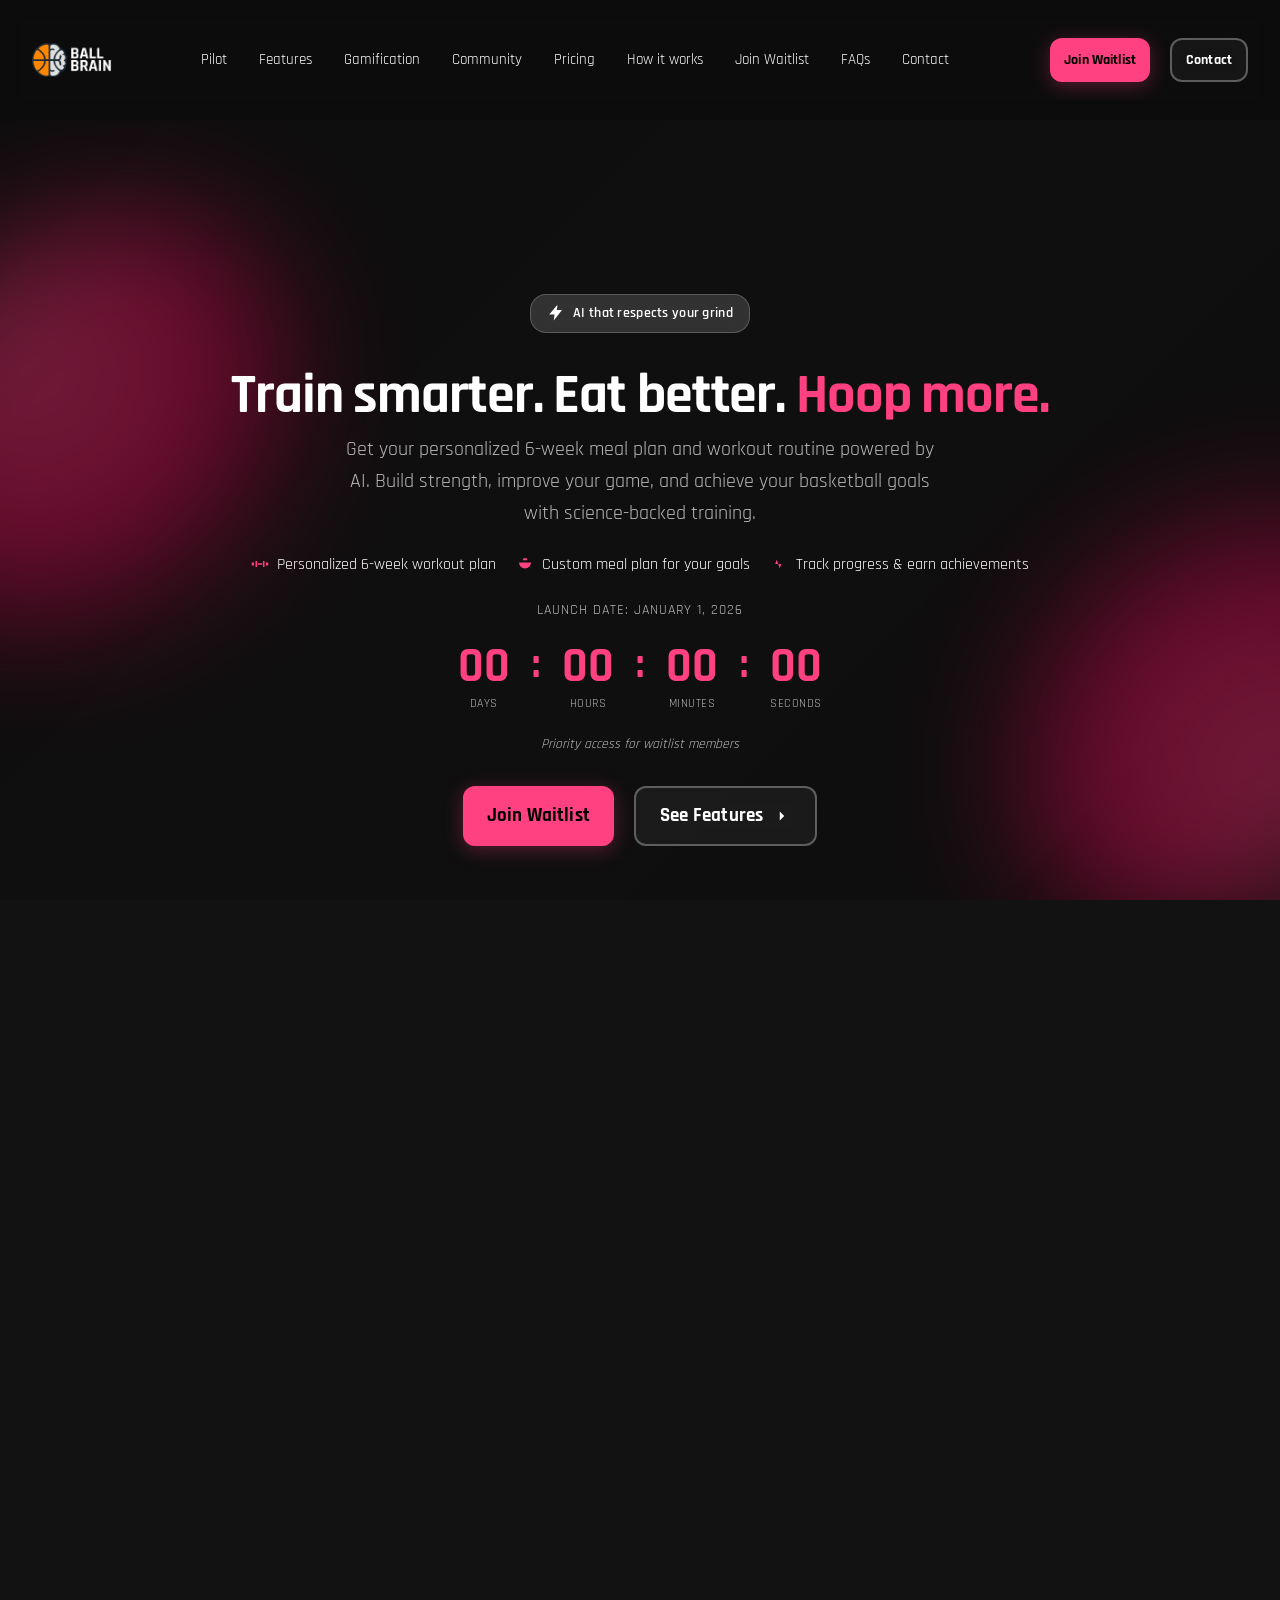
==== index.html @ 0257bcbb "Favicom" ====
<!doctype html>
<html lang="en">
<head>
  <meta charset="utf-8" />
  <meta name="viewport" content="width=device-width,initial-scale=1" />
  <title>BallBrain — Train smarter. Eat better. Hoop more.</title>
  <meta name="description" content="AI-powered basketball training and nutrition. 30-min sessions, local foods, streaks, and real results." />
  <link rel="preconnect" href="https://fonts.googleapis.com">
  <link rel="preconnect" href="https://fonts.gstatic.com" crossorigin>
  <link href="https://fonts.googleapis.com/css2?family=Rajdhani:wght@300;400;500;600;700&display=swap" rel="stylesheet">
  <link rel="preload" as="video" href="https://ballbrain.app/media/court-reel.mp4" />
  <link rel="icon" type="image/png" href="media/favicon.png" />
  <link rel="stylesheet" href="styles.css" />
  <script src="https://www.google.com/recaptcha/api.js" async defer></script>
</head>
<body>
  <!-- SVG sprite (tiny icon set) -->
  <svg aria-hidden="true" style="position:absolute;width:0;height:0;overflow:hidden">
    <symbol id="icon-crown" viewBox="0 0 24 24">
      <path fill="currentColor" d="M3 7l5 4 4-6 4 6 5-4v12H3V7zM5 19h14v-7.2l-3.2 2.6L12 9l-3.8 5.4L5 11.8V19z"/>
    </symbol>
    <symbol id="icon-zap" viewBox="0 0 24 24">
      <path fill="currentColor" d="M13 2L3 14h7l-1 8 11-14h-7l1-6z"/>
    </symbol>
    <symbol id="icon-star" viewBox="0 0 24 24">
      <path fill="currentColor" d="M12 17.3l6.18 3.7-1.64-7.03L21.9 9.2l-7.19-.62L12 2 9.29 8.58 2.1 9.2l5.36 4.77L5.82 21z"/>
    </symbol>
    <symbol id="icon-dumbbell" viewBox="0 0 24 24">
      <path fill="currentColor" d="M1 14h3v-4H1v4zm19-4v4h3v-4h-3zM6 16h2v-8H6v8zm10 0h2v-8h-2v8zM9 13h6v-2H9v2z"/>
    </symbol>
    <symbol id="icon-salad" viewBox="0 0 24 24">
      <path fill="currentColor" d="M4 10a8 8 0 1016 0H4zm8-6a3 3 0 013 3H9a3 3 0 013-3z"/>
    </symbol>
    <symbol id="icon-activity" viewBox="0 0 24 24">
      <path fill="currentColor" d="M3 12h4l2-6 4 12 2-6h6"/>
    </symbol>
    <symbol id="icon-brain" viewBox="0 0 24 24">
      <path fill="currentColor" d="M8 3a3 3 0 00-3 3v1a3 3 0 000 6v1a3 3 0 106 0V6a3 3 0 00-3-3zm8 0a3 3 0 00-3 3v8a3 3 0 106 0v-1a3 3 0 000-6V6a3 3 0 00-3-3z"/>
    </symbol>
    <symbol id="icon-bell" viewBox="0 0 24 24">
      <path fill="currentColor" d="M12 22a2 2 0 002-2H10a2 2 0 002 2zm6-6V11a6 6 0 10-12 0v5l-2 2v1h16v-1l-2-2z"/>
    </symbol>
    <symbol id="icon-bars" viewBox="0 0 24 24">
      <path fill="currentColor" d="M4 10h4v10H4V10zm6-6h4v16h-4V4zm6 8h4v8h-4v-8z"/>
    </symbol>
    <symbol id="icon-quote" viewBox="0 0 24 24">
      <path fill="currentColor" d="M7 7h5v5H9v5H4v-5h3V7zm10 0h5v5h-3v5h-5v-5h3V7z"/>
    </symbol>
    <symbol id="icon-play" viewBox="0 0 24 24">
      <path fill="currentColor" d="M8 5v14l11-7z"/>
    </symbol>
    <symbol id="icon-chevron" viewBox="0 0 24 24">
      <path fill="currentColor" d="M9 6l6 6-6 6"/>
    </symbol>
    <symbol id="icon-check" viewBox="0 0 24 24">
      <path fill="currentColor" d="M9 16.17L4.83 12l-1.42 1.41L9 19 21 7l-1.41-1.41z"/>
    </symbol>
  </svg>

  <header class="nav">
    <div class="container row between center">
      <a href="#home" class="brand row center gap-8">
        <img src="media/logo.png" alt="BallBrain Logo" class="brand-logo">
      </a>
      <nav class="nav-links hide-sm">
        <a href="#pilot">Pilot</a>
        <a href="#features">Features</a>
        <a href="#gamification">Gamification</a>
        <a href="#social">Community</a>
        <a href="#pricing">Pricing</a>
        <a href="#how">How it works</a>
        <a href="#download">Join Waitlist</a>
        <a href="#faqs">FAQs</a>
        <a href="#contact">Contact</a>
      </nav>
      <div class="row gap-8">
        <a class="btn solid hide-sm" href="#download">Join Waitlist</a>
        <a class="btn outline hide-sm" href="#contact">Contact</a>
        <button class="mobile-menu-btn" id="mobileMenuBtn" aria-label="Toggle mobile menu">
          <span class="hamburger"></span>
          <span class="hamburger"></span>
          <span class="hamburger"></span>
        </button>
      </div>
    </div>
    
    <!-- Mobile Menu -->
    <div class="mobile-menu" id="mobileMenu">
      <div class="mobile-menu-header">
        <img src="media/logo.png" alt="BallBrain Logo" class="mobile-menu-logo">
        <button class="mobile-menu-close" id="mobileMenuClose" aria-label="Close mobile menu">
          <span class="close-icon">×</span>
        </button>
      </div>
      <div class="mobile-menu-separator"></div>
      <div class="mobile-menu-links">
        <a href="#pilot">PILOT</a>
        <a href="#features">FEATURES</a>
        <a href="#gamification">GAMIFICATION</a>
        <a href="#social">COMMUNITY</a>
        <a href="#pricing">PRICING</a>
        <a href="#how">HOW IT WORKS</a>
        <a href="#download">JOIN WAITLIST</a>
        <a href="#faqs">FAQS</a>
        <a href="#contact">CONTACT</a>
      </div>
    </div>
  </header>

  <!-- HERO -->
  <section id="home" class="hero">
    <div class="orb orb-a"></div>
    <div class="orb orb-b"></div>

    <div class="hero-bg">
      <video class="cover" autoplay muted loop playsinline controlsList="nodownload nofullscreen noplaybackrate" disablePictureInPicture>
        <source src="https://ballbrain.app/media/court-reel.mp4" />
      </video>
    </div>


    <div class="container pad-y-96" style="position:relative;z-index:1">
      <div class="stack-32 center">
        <span class="badge"><span class="icon"><svg><use href="#icon-zap"/></svg></span> AI that respects your grind</span>
        <h1>Train smarter. Eat better. <span class="pink">Hoop more.</span></h1>
        <p class="hero-subtitle">Get your personalized 6-week meal plan and workout routine powered by AI. Build strength, improve your game, and achieve your basketball goals with science-backed training.</p>

        <div class="hero-features">
          <div class="feature-item">
            <span class="icon pink"><svg><use href="#icon-dumbbell"/></svg></span>
            <span>Personalized 6-week workout plan</span>
          </div>
          <div class="feature-item">
            <span class="icon pink"><svg><use href="#icon-salad"/></svg></span>
            <span>Custom meal plan for your goals</span>
          </div>
          <div class="feature-item">
            <span class="icon pink"><svg><use href="#icon-activity"/></svg></span>
            <span>Track progress & earn achievements</span>
          </div>
        </div>

        <!-- Countdown Timer -->
        <div class="countdown-container">
          <p class="countdown-label">Launch Date: January 1, 2026</p>
          <div class="countdown" id="countdown">
            <div class="countdown-item">
              <div class="countdown-value" id="days">00</div>
              <div class="countdown-label-small">Days</div>
            </div>
            <div class="countdown-separator">:</div>
            <div class="countdown-item">
              <div class="countdown-value" id="hours">00</div>
              <div class="countdown-label-small">Hours</div>
            </div>
            <div class="countdown-separator">:</div>
            <div class="countdown-item">
              <div class="countdown-value" id="minutes">00</div>
              <div class="countdown-label-small">Minutes</div>
            </div>
            <div class="countdown-separator">:</div>
            <div class="countdown-item">
              <div class="countdown-value" id="seconds">00</div>
              <div class="countdown-label-small">Seconds</div>
            </div>
          </div>
          <p class="countdown-note">Priority access for waitlist members</p>
        </div>

        <div class="row gap-20 wrap">
          <a class="btn solid" href="#download">Join Waitlist</a>
          <a class="btn outline" href="#features">See Features <span class="icon"><svg><use href="#icon-chevron"/></svg></span></a>
        </div>
      </div>
    </div>
  </section>

  <!-- PILOT -->
  <section id="pilot" class="section">
    <div class="orb orb-c"></div>
    <div class="container stack-32">
      <div class="section-head">
        <p class="kicker">Pilot</p>
        <h2>Deementor Academy • Nairobi</h2>
        <p class="muted">6 weeks · Real athletes, real results</p>
      </div>

      <!-- Pilot Results Layout -->
      <div class="pilot-layout">
        <!-- Video Section -->
        <div class="pilot-video">
          <video id="pilotVideo" playsinline preload="metadata" muted poster="media/ig-post-2.jpg">
            <source src="media/6-week-results.mov" type="video/mp4" />
            Your browser does not support the video tag.
          </video>
          
          <!-- Large Play Button Overlay -->
          <div class="video-play-overlay" id="playOverlay">
            <button class="large-play-btn" id="largePlayBtn" aria-label="Play Video">
              <svg viewBox="0 0 24 24" fill="currentColor">
                <path d="M8 5v14l11-7z"/>
              </svg>
            </button>
          </div>
          
          <div class="video-controls" id="videoControls" style="display: none;">
            <!-- Progress Bar -->
            <div class="progress-container">
              <div class="progress-bar" id="progressBar">
                <div class="progress-fill" id="progressFill"></div>
                <div class="progress-handle" id="progressHandle"></div>
              </div>
            </div>
            
            <!-- Control Buttons -->
            <div class="controls-row">
              <button class="control-btn" id="playPauseBtn" aria-label="Play/Pause">
                <svg class="play-icon" viewBox="0 0 24 24">
                  <path fill="currentColor" d="M8 5v14l11-7z"/>
                </svg>
                <svg class="pause-icon" viewBox="0 0 24 24" style="display: none;">
                  <path fill="currentColor" d="M6 4h4v16H6V4zm8 0h4v16h-4V4z"/>
                </svg>
              </button>
              
              <div class="volume-control">
                <button class="control-btn" id="muteBtn" aria-label="Mute/Unmute">
                  <svg class="mute-icon" viewBox="0 0 24 24">
                    <path fill="currentColor" d="M3 9v6h4l5 5V4L7 9H3zm13.5 3c0-1.77-1.02-3.29-2.5-4.03v8.05c1.48-.73 2.5-2.25 2.5-4.02zM14 3.23v2.06c2.89.86 5 3.54 5 6.71s-2.11 5.85-5 6.71v2.06c4.01-.91 7-4.49 7-8.77s-2.99-7.86-7-8.77z"/>
                  </svg>
                  <svg class="unmute-icon" viewBox="0 0 24 24" style="display: none;">
                    <path fill="currentColor" d="M3 9v6h4l5 5V4L7 9H3zm7-.17v6.34L7.83 13H5v-2h2.83L10 8.83zm4-.86v8.05c1.48-.73 2.5-2.25 2.5-4.02s-1.02-3.29-2.5-4.03zm0-4.69v2.06c2.89.86 5 3.54 5 6.71s-2.11 5.85-5 6.71v2.06c4.01-.91 7-4.49 7-8.77s-2.99-7.86-7-8.77z"/>
                  </svg>
                </button>
                <div class="volume-slider-container">
                  <input type="range" class="volume-slider" id="volumeSlider" min="0" max="1" step="0.1" value="0.7">
                </div>
              </div>
              
              <div class="time-display">
                <span id="currentTime">0:00</span>
                <span>/</span>
                <span id="duration">0:00</span>
              </div>
              
              <button class="control-btn" id="fullscreenBtn" aria-label="Fullscreen">
                <svg class="fullscreen-icon" viewBox="0 0 24 24">
                  <path fill="currentColor" d="M7 14H5v5h5v-2H7v-3zm-2-4h2V7h3V5H5v5zm12 7h-3v2h5v-5h-2v3zM14 5v2h3v3h2V5h-5z"/>
                </svg>
                <svg class="exit-fullscreen-icon" viewBox="0 0 24 24" style="display: none;">
                  <path fill="currentColor" d="M5 16h3v3h2v-5H5v2zm3-8H5v2h5V5H8v3zm6 11h2v-3h3v-2h-5v5zm2-11V5h-2v5h5V8h-3z"/>
                </svg>
              </button>
            </div>
          </div>
        </div>

        <!-- Stats and Features Section -->
        <div class="pilot-content">
          <!-- Stat tiles -->
          <div class="grid-3 gap-16">
            <div class="card center">
              <p class="tiny muted">Average Broad Jump Increase</p>
              <p class="stat-main">
                <span class="count" data-from="0" data-to="19" data-suffix=" cm">19 cm</span>
                <span class="stat-conversion">(+7.5 in)</span>
              </p>
              <p class="stat-secondary">Week 6 average: <span class="count" data-from="0" data-to="280" data-suffix=" cm">280 cm</span> <span class="stat-conversion">(9'2")</span></p>
            </div>
            <div class="card center">
              <p class="tiny muted">Average Pro-Agility Improvement</p>
              <p class="stat-main">
                <span class="count" data-from="0" data-to="0.1" data-suffix=" s">-0.1 s</span>
              </p>
              <p class="stat-secondary">Week 6 average: <span class="count" data-from="0" data-to="4.86" data-suffix=" s">4.86 s</span></p>
            </div>
            <div class="card center">
              <p class="tiny muted">Average Jump Endurance Increase</p>
              <p class="stat-main">
                <span class="count" data-from="0" data-to="7.5" data-suffix=" reps">+7.5 reps</span>
              </p>
              <p class="stat-secondary">Week 6 average: <span class="count" data-from="0" data-to="28" data-suffix=" reps">28 reps</span></p>
            </div>
          </div>

          <!-- Player quotes -->
          <div class="grid-4 gap-16">
            <div class="card quote">
              <span class="icon pink"><svg><use href="#icon-quote"/></svg></span>
              <p>"My bounce and pace are different."</p>
              <p class="tiny muted">— Wade D.</p>
            </div>
            <div class="card quote">
              <span class="icon pink"><svg><use href="#icon-quote"/></svg></span>
              <p>"The structure kept us consistent on school days."</p>
              <p class="tiny muted">— Team Captain</p>
            </div>
            <div class="card quote">
              <span class="icon pink"><svg><use href="#icon-quote"/></svg></span>
              <p>"First step got quicker. Streaks kept me honest."</p>
              <p class="tiny muted">— Ryan, Guard</p>
            </div>
            <div class="card quote">
              <span class="icon pink"><svg><use href="#icon-quote"/></svg></span>
              <p>"Meal timing = faster recovery."</p>
              <p class="tiny muted">— Carol, Forward</p>
            </div>
          </div>
        </div>
      </div>
    </div>
  </section>

  <!-- FEATURES -->
  <section id="features" class="section features-section">
    <div class="orb orb-d"></div>
    <div class="container">
      <div class="section-head">
        <p class="kicker">Features</p>
        <h2>Tools that keep you moving</h2>
        <p class="muted">Built for daily momentum.</p>
      </div>

      <!-- Main feature showcase -->
      <div class="feature-showcase">
        <div class="feature-hero">
          <div class="feature-card-large">
            <div class="feature-icon-large">
              <span class="icon"><svg><use href="#icon-brain"/></svg></span>
            </div>
            <h3>AI Personal Plans</h3>
            <p>Tailored to your role & body.</p>
            <div class="feature-highlight">Powered by advanced AI</div>
          </div>
        </div>

        <div class="feature-grid">
          <div class="feature-card">
            <div class="icon-bubble"><span class="icon"><svg><use href="#icon-dumbbell"/></svg></span></div>
            <h4>30-min Sessions</h4>
            <p>Warm-up · Work · Cool-down.</p>
          </div>
          <div class="feature-card">
            <div class="icon-bubble"><span class="icon"><svg><use href="#icon-salad"/></svg></span></div>
            <h4>Smart Nutrition</h4>
            <p>Local foods. Right timing.</p>
          </div>
          <div class="feature-card">
            <div class="icon-bubble"><span class="icon"><svg><use href="#icon-bars"/></svg></span></div>
            <h4>Progress & Analytics</h4>
            <p>Streaks. Reports. Wins.</p>
          </div>
          <div class="feature-card">
            <div class="icon-bubble"><span class="icon"><svg><use href="#icon-bell"/></svg></span></div>
            <h4>Smart Nudges</h4>
            <p>Right-time reminders.</p>
          </div>
        </div>
      </div>
    </div>
  </section>

  <!-- GAMIFICATION -->
  <section id="gamification" class="section gamification-section">
    <div class="orb orb-g"></div>
    
    <!-- Floating badges distributed around section -->
    <div class="floating-badges">
      <img src="media/first-badge.png" alt="First Workout Badge" class="floating-badge badge-1" />
      <img src="media/consistency-badge.png" alt="Consistency Badge" class="floating-badge badge-2" />
      <img src="media/weekly.png" alt="Weekly Badge" class="floating-badge badge-3" />
      <img src="media/streak-badge.png" alt="Streak Badge" class="floating-badge badge-4" />
      <img src="media/early-badge.png" alt="Early Bird Badge" class="floating-badge badge-5" />
      <img src="media/night-badge.png" alt="Night Owl Badge" class="floating-badge badge-6" />
      <img src="media/chef-badge.png" alt="Chef Badge" class="floating-badge badge-7" />
      <img src="media/comeback-badge.png" alt="Comeback Badge" class="floating-badge badge-8" />
      <img src="media/social-badge.png" alt="Social Badge" class="floating-badge badge-9" />
      
      <!-- Repeated badges for more visual impact -->
      <img src="media/first-badge.png" alt="First Workout Badge" class="floating-badge badge-10" />
      <img src="media/consistency-badge.png" alt="Consistency Badge" class="floating-badge badge-11" />
      <img src="media/weekly.png" alt="Weekly Badge" class="floating-badge badge-12" />
      <img src="media/streak-badge.png" alt="Streak Badge" class="floating-badge badge-13" />
      <img src="media/early-badge.png" alt="Early Bird Badge" class="floating-badge badge-14" />
      <img src="media/night-badge.png" alt="Night Owl Badge" class="floating-badge badge-15" />
      <img src="media/chef-badge.png" alt="Chef Badge" class="floating-badge badge-16" />
      <img src="media/comeback-badge.png" alt="Comeback Badge" class="floating-badge badge-17" />
      <img src="media/social-badge.png" alt="Social Badge" class="floating-badge badge-18" />
    </div>
    
    <div class="container">
      <div class="section-head">
        <p class="kicker">Gamification</p>
        <h2>Level up your game</h2>
        <p class="muted">Stay motivated with achievements, streaks, and challenges that make training addictive.</p>
      </div>

      <div class="grid-3 gap-20 gamification-grid">
        <div class="card center hover-lift gamification-card">
          <div class="icon-bubble"><span class="icon"><svg><use href="#icon-crown"/></svg></span></div>
          <p class="small">Achievements & Badges</p>
          <p class="tiny muted">Unlock badges for milestones, consistency, and personal records.</p>
        </div>
        <div class="card center hover-lift gamification-card">
          <div class="icon-bubble"><span class="icon"><svg><use href="#icon-activity"/></svg></span></div>
          <p class="small">Streak Tracking</p>
          <p class="tiny muted">Build momentum with daily workout and nutrition streaks.</p>
        </div>
        <div class="card center hover-lift gamification-card">
          <div class="icon-bubble"><span class="icon"><svg><use href="#icon-star"/></svg></span></div>
          <p class="small">Progress Levels</p>
          <p class="tiny muted">Level up from Rookie to Pro with XP and skill progression.</p>
        </div>
      </div>
    </div>
  </section>

  <!-- SOCIAL -->
  <section id="social" class="section community-section">
    <div class="orb orb-h"></div>
    <div class="container">
      <div class="section-head">
        <p class="kicker">Community</p>
        <h2>Train together, grow together</h2>
        <p class="muted">Connect with fellow athletes, share progress, and push each other to new heights.</p>
      </div>

      <!-- Community features -->
      <div class="community-features-vertical">
        <div class="community-feature-card">
          <div class="feature-icon">
            <span class="icon"><svg><use href="#icon-bell"/></svg></span>
          </div>
          <div class="feature-content">
            <h4>Team Challenges</h4>
            <p>Join group challenges and compete with friends and teammates.</p>
            <div class="coming-soon-badge">Coming Soon</div>
          </div>
        </div>
        
        <div class="community-feature-card">
          <div class="feature-icon">
            <span class="icon"><svg><use href="#icon-quote"/></svg></span>
          </div>
          <div class="feature-content">
            <h4>Progress Sharing</h4>
            <p>Share your wins, PRs, and milestones with the community.</p>
          </div>
        </div>
        
        <div class="community-feature-card">
          <div class="feature-icon">
            <span class="icon"><svg><use href="#icon-brain"/></svg></span>
          </div>
          <div class="feature-content">
            <h4>Expert Tips</h4>
            <p>Get advice from coaches and experienced players in the community.</p>
          </div>
        </div>
      </div>

      <!-- Waitlist Counter -->
      <div class="waitlist-counter">
        <div class="waitlist-stat">
          <div class="waitlist-number" data-target="247">0</div>
          <div class="waitlist-label">People Joined the Waitlist</div>
        </div>
      </div>

      <!-- Community CTA -->
      <div class="community-cta">
        <a class="btn solid community-btn" href="#download">Join the Community</a>
      </div>
    </div>
  </section>

  <!-- HOW -->
  <section id="how" class="section">
    <div class="orb orb-e"></div>
    <div class="container">
      <div class="section-head">
        <p class="kicker">How it works</p>
        <h2>From goals to game-ready</h2>
        <p class="muted">3 steps. That’s it.</p>
      </div>
      <div class="grid-3 gap-16">
        <div class="card center">
          <div class="icon-bubble"><span class="icon"><svg><use href="#icon-activity"/></svg></span></div>
          <p class="small">1. Create your account</p>
          <p class="tiny muted">Role · Body · Goals</p>
        </div>
        <div class="card center">
          <div class="icon-bubble"><span class="icon"><svg><use href="#icon-brain"/></svg></span></div>
          <p class="small">2. Generate your tailored plan</p>
          <p class="tiny muted">Training + Nutrition</p>
        </div>
        <div class="card center">
          <div class="icon-bubble"><span class="icon"><svg><use href="#icon-activity"/></svg></span></div>
          <p class="small">3. Become the best version of you</p>
          <p class="tiny muted">Track · Streaks · Wins</p>
        </div>
      </div>
    </div>
  </section>

  <!-- WAITING LIST -->
  <section id="download" class="section waiting-list-section">
    <div class="orb orb-f"></div>
    <div class="container">
      <div class="section-head">
        <p class="kicker">Join the Waitlist</p>
        <h2>Be among the first to experience BallBrain</h2>
        <p class="muted">Get notified when the app launches and secure your spot for personalized AI-powered basketball training.</p>
      </div>

      <div class="waiting-list-container">
        <div class="waiting-list-card">
          <form id="waitingListForm" class="waiting-list-form" action="https://formspree.io/f/movpqovl" method="POST">
            <input type="hidden" name="_subject" value="New BallBrain Waitlist Signup" />
            <input class="input" type="text" name="name" required placeholder="Your name" />
            <input class="input" type="email" name="email" required placeholder="Your email address" />
            <input class="input" type="text" name="position" placeholder="Your position (e.g., Point Guard)" />
            <div class="g-recaptcha" data-sitekey="6Lf4m_crAAAAACti9ItVr4owvM_BcHo3J27A98Qp"></div>
            <button class="btn solid" type="submit">Join the Waitlist</button>
            <p class="tiny muted">We'll notify you as soon as BallBrain is ready. No spam, just updates!</p>
          </form>

          <div class="waiting-list-benefits">
            <div class="benefit-item">
              <span class="icon pink"><svg><use href="#icon-zap"/></svg></span>
              <div>
                <h4>Early Access</h4>
                <p>Be among the first to try BallBrain</p>
              </div>
            </div>
            <div class="benefit-item">
              <span class="icon pink"><svg><use href="#icon-star"/></svg></span>
              <div>
                <h4>Exclusive Updates</h4>
                <p>Get the latest features and training tips</p>
              </div>
            </div>
            <div class="benefit-item">
              <span class="icon pink"><svg><use href="#icon-crown"/></svg></span>
              <div>
                <h4>Special Perks</h4>
                <p>Receive launch day bonuses and rewards</p>
              </div>
            </div>
          </div>
        </div>
      </div>
    </div>
  </section>

  <!-- PRICING -->
  <section id="pricing" class="section pricing-section">
    <div class="orb orb-p"></div>
    <div class="container">
      <div class="section-head">
        <p class="kicker">Choose Your Plan</p>
        <h2>Simple, Transparent Pricing</h2>
        <p class="muted">Start for free and upgrade when you're ready. Early access pricing for our first 100 users.</p>
      </div>

      <div class="pricing-grid">
        <!-- Free Tier -->
        <div class="pricing-card">
          <div class="pricing-header">
            <h3>Free</h3>
            <div class="pricing-price">
              <span class="price-amount">KES 0</span>
            </div>
          </div>
          <ul class="pricing-features">
            <li>
              <span class="icon green"><svg><use href="#icon-check"/></svg></span>
              <span>1-day workout and meal plan</span>
            </li>
            <li>
              <span class="icon green"><svg><use href="#icon-check"/></svg></span>
              <span>Basic features</span>
            </li>
            <li>
              <span class="icon green"><svg><use href="#icon-check"/></svg></span>
              <span>No credit card required</span>
            </li>
          </ul>
          <a class="btn outline pricing-btn" href="#download">Try Free</a>
        </div>

        <!-- Monthly Tier -->
        <div class="pricing-card">
          <div class="pricing-header">
            <h3>Monthly</h3>
            <div class="pricing-price">
              <span class="price-amount">KES 699</span>
              <span class="price-period">/month</span>
            </div>
          </div>
          <ul class="pricing-features">
            <li>
              <span class="icon green"><svg><use href="#icon-check"/></svg></span>
              <span>Full workout plans</span>
            </li>
            <li>
              <span class="icon green"><svg><use href="#icon-check"/></svg></span>
              <span>Custom meal plans</span>
            </li>
            <li>
              <span class="icon green"><svg><use href="#icon-check"/></svg></span>
              <span>Progress tracking</span>
            </li>
            <li>
              <span class="icon green"><svg><use href="#icon-check"/></svg></span>
              <span>Achievement system</span>
            </li>
          </ul>
          <a class="btn solid pricing-btn" href="#download">Get Started</a>
        </div>

        <!-- Annual Tier -->
        <div class="pricing-card featured">
          <div class="featured-badge">Best Value</div>
          <div class="pricing-header">
            <h3>Annual</h3>
            <div class="pricing-price">
              <span class="price-amount">KES 4,900</span>
              <span class="price-period">/year</span>
            </div>
            <p class="price-savings">Save 42% compared to monthly</p>
          </div>
          <ul class="pricing-features">
            <li>
              <span class="icon green"><svg><use href="#icon-check"/></svg></span>
              <span>Everything in Monthly</span>
            </li>
            <li>
              <span class="icon green"><svg><use href="#icon-check"/></svg></span>
              <span>12 months for the price of 7</span>
            </li>
            <li>
              <span class="icon green"><svg><use href="#icon-check"/></svg></span>
              <span>Priority support</span>
            </li>
            <li>
              <span class="icon green"><svg><use href="#icon-check"/></svg></span>
              <span>All future updates</span>
            </li>
          </ul>
          <a class="btn solid pricing-btn" href="#download">Get Started</a>
        </div>

        <!-- Lifetime Tier -->
        <div class="pricing-card">
          <div class="pricing-header">
            <h3>Lifetime</h3>
            <div class="pricing-price">
              <span class="price-amount">KES 8,900</span>
              <span class="price-period">one-time</span>
            </div>
          </div>
          <ul class="pricing-features">
            <li>
              <span class="icon green"><svg><use href="#icon-check"/></svg></span>
              <span>Everything in Annual</span>
            </li>
            <li>
              <span class="icon green"><svg><use href="#icon-check"/></svg></span>
              <span>Lifetime access</span>
            </li>
            <li>
              <span class="icon green"><svg><use href="#icon-check"/></svg></span>
              <span>All future features</span>
            </li>
            <li>
              <span class="icon green"><svg><use href="#icon-check"/></svg></span>
              <span>No recurring fees</span>
            </li>
          </ul>
          <a class="btn solid pricing-btn" href="#download">Get Started</a>
        </div>

        <!-- Early Access Tier -->
        <div class="pricing-card early-access">
          <div class="early-access-badge">Limited to 100 Users</div>
          <div class="pricing-header">
            <h3>Early Access</h3>
            <div class="pricing-price">
              <span class="price-amount">KES 3,900</span>
              <span class="price-period">one-time</span>
            </div>
            <p class="price-savings">Save 56% off Lifetime</p>
          </div>
          <ul class="pricing-features">
            <li>
              <span class="icon pink"><svg><use href="#icon-check"/></svg></span>
              <span>Full Lifetime Access</span>
            </li>
            <li>
              <span class="icon pink"><svg><use href="#icon-check"/></svg></span>
              <span>All Premium Features</span>
            </li>
            <li>
              <span class="icon pink"><svg><use href="#icon-check"/></svg></span>
              <span>Priority Support</span>
            </li>
            <li>
              <span class="icon pink"><svg><use href="#icon-check"/></svg></span>
              <span>Exclusive Early Access</span>
            </li>
            <li>
              <span class="icon pink"><svg><use href="#icon-check"/></svg></span>
              <span>Founder's Badge</span>
            </li>
          </ul>
          <a class="btn solid pricing-btn" href="#download">Claim Early Access</a>
        </div>
      </div>
    </div>
  </section>

  <!-- CONTACT -->
  <section id="contact" class="section contact-section">
    <div class="container">
      <div class="section-head">
        <h2>Get in Touch</h2>
        <p class="muted small">Follow us on Instagram for daily updates, tips, and behind-the-scenes content.</p>
      </div>
      
      <div class="instagram-contact-container">
        <!-- Instagram Posts Grid -->
        <div class="instagram-posts-grid">
          <div class="instagram-post">
            <a href="https://www.instagram.com/reel/DHbCkhUNpAm/?igsh=cmIzdmtqZ2FuYjF1" target="_blank" rel="noopener" class="post-link">
              <img src="media/ig-post-1.jpg" alt="Instagram Post 1" />
              <div class="post-overlay">
                <span class="post-overlay-icon">
                  <svg viewBox="0 0 24 24" fill="none" stroke="currentColor" stroke-width="2">
                    <line x1="5" y1="12" x2="19" y2="12"/>
                    <polyline points="12 5 19 12 12 19"/>
                  </svg>
                </span>
              </div>
            </a>
          </div>
          
          <div class="instagram-post">
            <a href="https://www.instagram.com/reel/DI7BuKAuAIM/?igsh=N3FrNWN0ZXN0MHcw" target="_blank" rel="noopener" class="post-link">
              <img src="media/ig-post-2.jpg" alt="Instagram Post 2" />
              <div class="post-overlay">
                <span class="post-overlay-icon">
                  <svg viewBox="0 0 24 24" fill="none" stroke="currentColor" stroke-width="2">
                    <line x1="5" y1="12" x2="19" y2="12"/>
                    <polyline points="12 5 19 12 12 19"/>
                  </svg>
                </span>
              </div>
            </a>
          </div>
          
          <div class="instagram-post">
            <a href="https://www.instagram.com/reel/DH-snd6N7CA/?igsh=MWZxNDdxbGYwMnppcQ==" target="_blank" rel="noopener" class="post-link">
              <img src="media/ig-post-3.jpg" alt="Instagram Post 3" />
              <div class="post-overlay">
                <span class="post-overlay-icon">
                  <svg viewBox="0 0 24 24" fill="none" stroke="currentColor" stroke-width="2">
                    <line x1="5" y1="12" x2="19" y2="12"/>
                    <polyline points="12 5 19 12 12 19"/>
                  </svg>
                </span>
              </div>
            </a>
          </div>
        </div>

        <!-- Instagram Profile -->
        <div class="instagram-profile">
          <div class="instagram-icon">
            <img src="media/favicon.png" alt="BallBrain Logo" />
          </div>
          <div class="instagram-info">
            <h3>@ballbrain.app</h3>
            <p class="muted">Follow us for training tips, nutrition advice, and exclusive updates</p>
            <a class="btn solid instagram-btn" href="https://instagram.com/ballbrain.app" target="_blank" rel="noopener">
              <svg viewBox="0 0 24 24" fill="none" stroke="currentColor" stroke-width="2" stroke-linecap="round" stroke-linejoin="round">
                <rect x="2" y="2" width="20" height="20" rx="5" ry="5"/>
                <path d="M16 11.37A4 4 0 1 1 12.63 8 4 4 0 0 1 16 11.37z"/>
                <line x1="17.5" y1="6.5" x2="17.51" y2="6.5"/>
              </svg>
              Follow on Instagram
            </a>
          </div>
        </div>
      </div>
    </div>
  </section>

  <!-- FAQs -->
  <section id="faqs" class="section">
    <div class="container">
      <div class="section-head">
        <p class="kicker">FAQs</p>
        <h2>Frequently Asked Questions</h2>
        <p class="muted">Everything you need to know about BallBrain.</p>
      </div>

      <div class="faqs-grid">
        <div class="faq-item">
          <h3>What is BallBrain?</h3>
          <p>BallBrain is an AI-powered basketball training and nutrition platform that creates personalized workout plans and meal plans tailored to your position, body type, and goals.</p>
        </div>

        <div class="faq-item">
          <h3>How does the AI personalization work?</h3>
          <p>Our AI analyzes your role, body measurements, fitness level, and goals to create a custom 6-week program with daily workouts and meal plans optimized for basketball performance.</p>
        </div>

        <div class="faq-item">
          <h3>What equipment do I need?</h3>
          <p>Most workouts can be done at home or in a gym with minimal equipment. We provide variations for different settings and adapt exercises based on what's available to you.</p>
        </div>

        <div class="faq-item">
          <h3>How long are the workouts?</h3>
          <p>Each session is designed to be 30 minutes, including warm-up and cool-down. Perfect for busy schedules while ensuring effective training.</p>
        </div>

        <div class="faq-item">
          <h3>Are the meal plans customized?</h3>
          <p>Yes! Our meal plans are tailored to your goals, local foods available in your region, and dietary preferences. Everything is timed for optimal performance and recovery.</p>
        </div>

        <div class="faq-item">
          <h3>Can I track my progress?</h3>
          <p>Absolutely! Track your workouts, monitor your stats, build streaks, earn achievements, and see your improvement over time with our comprehensive analytics.</p>
        </div>
      </div>
    </div>
  </section>

  <footer class="footer">
    <div class="container">
      <div class="footer-content">
        <div class="footer-brand">
          <img src="media/logo.png" alt="BallBrain Logo" class="footer-logo">
          <p class="tiny">Train smarter. Eat better. Hoop more.</p>
        </div>
        <nav class="footer-nav">
          <a href="#pilot">Pilot</a>
          <a href="#features">Features</a>
          <a href="#gamification">Gamification</a>
          <a href="#social">Community</a>
          <a href="#pricing">Pricing</a>
          <a href="#how">How it works</a>
          <a href="#download">Join Waitlist</a>
          <a href="#faqs">FAQs</a>
          <a href="#contact">Contact</a>
        </nav>
      </div>
      <div class="footer-copyright">
        <p class="tiny muted">© <span id="yy"></span> BallBrain. All rights reserved.</p>
      </div>
    </div>
  </footer>

  <script src="script.js"></script>
</body>
</html>
---- styles.css ----
:root{
  --bg:#121212; --pink:#ff4081; --pinkDeep:#f50057; --text:#fff; --muted:rgba(255,255,255,.7);
  --card:rgba(255,255,255,.05); --brd:rgba(255,255,255,.1);
}
*{box-sizing:border-box} html,body{height:100%;overflow-x:hidden}
body{margin:0;background:var(--bg);color:var(--text);font:16px/1.45 'Rajdhani',system-ui,-apple-system,Segoe UI,Roboto,Ubuntu,"Helvetica Neue",Arial;overflow-x:hidden;overflow-y:auto}
a{color:var(--text);text-decoration:none}
img,video{max-width:100%;display:block;border-radius:16px}
h1,h2,h3{margin:0 0 .4rem}
h1{font-size:clamp(28px,5vw,56px);line-height:1.1;font-weight:800;letter-spacing:-0.02em}
@media(min-width:480px){h1{font-size:clamp(32px,5vw,56px)}}
@media(min-width:768px){h1{font-size:clamp(40px,5vw,56px)}}
@media(min-width:1024px){h1{font-size:clamp(48px,5vw,56px)}}
h2{font-size:clamp(20px,3vw,36px)}
@media(min-width:480px){h2{font-size:clamp(22px,3vw,36px)}}
.small{font-weight:600}
.tiny{font-size:.875rem}
.muted{color:var(--muted)}
.pink{color:var(--pink)}

.container{max-width:1200px;margin:0 auto;padding:0 16px;overflow:hidden}
@media(min-width:480px){.container{padding:0 20px}}
@media(min-width:768px){.container{padding:0 32px}}
.pad-y-24{padding:24px 0}
@media(min-width:480px){.pad-y-24{padding:32px 0}}
.pad-y-32{padding:32px 0}
@media(min-width:480px){.pad-y-32{padding:40px 0}}
.pad-y-96{padding:60px 0}
@media(min-width:480px){.pad-y-96{padding:80px 0}}
@media(min-width:768px){.pad-y-96{padding:120px 0}}
@media(min-width:1024px){.pad-y-96{padding:160px 0}}
.row{display:flex;gap:8px}
.center{align-items:center}
.between{justify-content:space-between}
.wrap{flex-wrap:wrap}
.gap-8{gap:8px}.gap-12{gap:12px}.gap-16{gap:16px}.gap-20{gap:20px}.gap-24{gap:24px}.gap-32{gap:32px}
.grid-2{display:grid;grid-template-columns:1fr;gap:16px}
.grid-3{display:grid;grid-template-columns:1fr;gap:16px}
.grid-4{display:grid;grid-template-columns:1fr;gap:16px}
.grid-5{display:grid;grid-template-columns:1fr;gap:16px}
@media(min-width:480px){.grid-2{gap:20px}.grid-3{gap:20px}.grid-4{gap:20px}.grid-5{gap:20px}}
@media(min-width:768px){.grid-2{grid-template-columns:1fr 1fr;gap:24px}.grid-3{grid-template-columns:repeat(3,1fr);gap:24px}.grid-4{grid-template-columns:repeat(4,1fr);gap:24px}.grid-5{grid-template-columns:repeat(5,1fr);gap:24px}}
@media(min-width:1024px){.grid-2{gap:32px}.grid-3{gap:32px}.grid-4{gap:32px}.grid-5{gap:32px}}
.stack-4>*+*{margin-top:4px}
.stack-8>*+*{margin-top:8px}
.stack-12>*+*{margin-top:12px}
.stack-16>*+*{margin-top:16px}
.stack-24>*+*{margin-top:24px}
.stack-32>*+*{margin-top:32px}
.stack-48>*+*{margin-top:48px}

.nav{position:sticky;top:0;z-index:50;backdrop-filter:saturate(1.2) blur(10px);background:rgba(0,0,0,.3);padding:12px 0}
@media(min-width:480px){.nav{padding:16px 0}}
@media(min-width:768px){.nav{padding:20px 0}}
.nav a{font-size:.9rem}
@media(min-width:480px){.nav a{font-size:.95rem}}
.brand .icon svg{width:20px;height:20px}
@media(min-width:480px){.brand .icon svg{width:22px;height:22px}}
.brand-logo{width:64px;height:64px;object-fit:contain;border-radius:0;transition:transform 0.3s ease;display:block}
.brand-logo:hover{transform:scale(1.05)}
@media(min-width:480px){.brand-logo{width:72px;height:72px}}
@media(min-width:768px){.brand-logo{width:80px;height:80px}}
.brand-name{font-weight:700;letter-spacing:.2px;font-size:.9rem}
@media(min-width:480px){.brand-name{font-size:1rem}}
.hide-sm{display:none}
@media(min-width:768px){.hide-sm{display:inline-flex}}

/* Mobile menu */
.mobile-menu-btn{display:flex;flex-direction:column;gap:3px;background:none;border:none;padding:8px;cursor:pointer}
@media(min-width:768px){.mobile-menu-btn{display:none}}
.hamburger{width:20px;height:2px;background:var(--text);transition:all 0.3s ease}
.mobile-menu-btn.active .hamburger:nth-child(1){transform:rotate(45deg) translate(5px,5px)}
.mobile-menu-btn.active .hamburger:nth-child(2){opacity:0}
.mobile-menu-btn.active .hamburger:nth-child(3){transform:rotate(-45deg) translate(7px,-6px)}

.mobile-menu{position:fixed;top:0;left:0;right:0;bottom:0;background:#000000 !important;background-color:#000000 !important;z-index:50;display:none;flex-direction:column;padding:0;opacity:1;width:100vw;height:100vh}
.mobile-menu.active{display:flex}

.mobile-menu-header{display:flex;justify-content:space-between;align-items:center;padding:12px 20px;position:relative;z-index:60}
@media(min-width:480px){.mobile-menu-header{padding:16px 20px}}
@media(min-width:768px){.mobile-menu-header{padding:20px}}
.mobile-menu-logo{width:64px;height:64px;object-fit:contain;border-radius:0;position:relative;z-index:61}
@media(min-width:480px){.mobile-menu-logo{width:72px;height:72px}}
@media(min-width:768px){.mobile-menu-logo{width:80px;height:80px}}
.mobile-menu-close{background:none;border:none;color:#fff;font-size:24px;cursor:pointer;padding:8px;transition:color 0.3s ease;position:relative;z-index:61}
.mobile-menu-close:hover{color:var(--pink)}
.close-icon{font-size:28px;font-weight:300;line-height:1}

.mobile-menu-separator{height:1px;background:var(--pink);margin:0 20px;position:relative;z-index:60}

.mobile-menu-links{flex:1;display:flex;flex-direction:column;justify-content:flex-start;align-items:flex-start;gap:24px;padding:40px 20px;position:relative;z-index:60}
.mobile-menu-links a{font-size:1.5rem;font-weight:400;color:#fff;text-decoration:none;transition:color 0.3s ease;text-align:left;text-transform:uppercase;letter-spacing:1px;position:relative;z-index:61}
.mobile-menu-links a:hover{color:var(--pink)}
.nav-links{display:none;gap:16px;align-items:center}
@media(min-width:480px){.nav-links{gap:24px}}
@media(min-width:768px){.nav-links{display:flex;gap:32px}}
.nav .btn{display:none;margin-left:4px;font-size:.85rem;padding:8px 12px}
@media(min-width:480px){.nav .btn{margin-left:8px;font-size:.9rem;padding:10px 14px}}
@media(min-width:768px){.nav .btn{display:inline-flex;margin-left:12px}}

.hero{position:relative;overflow:hidden;min-height:100vh;display:flex;align-items:center}
.hero-bg{position:absolute;inset:0;opacity:.4;z-index:-1}
.hero-bg::before{content:'';position:absolute;inset:0;background:linear-gradient(135deg,rgba(0,0,0,0.6) 0%,rgba(0,0,0,0.3) 50%,rgba(0,0,0,0.7) 100%);z-index:1}
.cover{width:100%;height:100%;object-fit:cover}
.cover::-webkit-media-controls{display:none !important}
.cover::-webkit-media-controls-enclosure{display:none !important}
.cover::-webkit-media-controls-panel{display:none !important}
.cover::-webkit-media-controls-play-button{display:none !important}
.cover::-webkit-media-controls-start-playback-button{display:none !important}

.orb{position:absolute;aspect-ratio:1/1;width:40vw;border-radius:50%;filter:blur(60px);opacity:.4;pointer-events:none;animation:orbFloat 8s ease-in-out infinite}
.orb-a{left:-10vw;top:10vh;background:radial-gradient(circle at 30% 30%, var(--pink), var(--pinkDeep) 40%, transparent 60%);animation-delay:0s}
.orb-b{right:-12vw;bottom:10vh;background:radial-gradient(circle at 70% 70%, var(--pink), var(--pinkDeep) 40%, transparent 60%);animation-delay:4s}

@keyframes orbFloat{
  0%,100%{transform:translateY(0px) scale(1);opacity:.4}
  50%{transform:translateY(-20px) scale(1.1);opacity:.6}
}
.section{position:relative;padding:60px 0;border-top:1px solid var(--brd);overflow:hidden}
@media(min-width:480px){.section{padding:80px 0}}
@media(min-width:768px){.section{padding:100px 0}}
@media(min-width:1024px){.section{padding:140px 0}}
.section .orb{opacity:.25}
.orb-c{left:50%;top:0;transform:translateX(-50%);background:radial-gradient(circle at 30% 30%, var(--pink), var(--pinkDeep) 40%, transparent 60%)}
.orb-d{right:-15vw;top:-5vh;background:radial-gradient(circle at 30% 30%, var(--pink), var(--pinkDeep) 40%, transparent 60%)}
.orb-e{left:50%;top:10vh;transform:translateX(-50%);background:radial-gradient(circle at 30% 30%, var(--pink), var(--pinkDeep) 40%, transparent 60%)}
.orb-f{left:-15vw;top:10vh;background:radial-gradient(circle at 30% 30%, var(--pink), var(--pinkDeep) 40%, transparent 60%)}

.badge{display:inline-flex;align-items:center;gap:8px;border-radius:16px;padding:8px 16px;background:rgba(255,255,255,.15);backdrop-filter:blur(10px);border:1px solid rgba(255,255,255,.2);font-weight:600;font-size:.9rem;letter-spacing:.02em}
.icon svg{width:18px;height:18px;display:block}
.icon-bubble{display:inline-flex;align-items:center;justify-content:center;border-radius:12px;padding:10px;background:rgba(255,64,129,.15)}
.stars{display:flex !important;gap:4px;align-items:center;flex-direction:row !important}
.stars .icon svg{width:16px;height:16px}

.btn{display:inline-flex;align-items:center;gap:8px;border-radius:12px;padding:12px 20px;font-weight:700;transition:all .3s ease;font-size:1rem;letter-spacing:.01em;text-transform:none}
@media(min-width:480px){.btn{gap:10px;padding:14px 24px;font-size:1.1rem}}
@media(min-width:768px){.btn{font-size:1.2rem}}
.btn .icon svg{width:18px;height:18px}

/* Mobile button improvements */
@media(max-width:479px){
  .row.wrap{flex-direction:column;align-items:stretch}
  .row.wrap .btn{width:100%;justify-content:center;margin-bottom:8px}
  .row.wrap .btn:last-child{margin-bottom:0}
  .card{padding:12px !important}
  .tile{padding:10px !important}
  .phone .card{padding:12px !important}
  h1{font-size:clamp(20px,3.5vw,44px) !important}
  h2{font-size:clamp(18px,2.5vw,36px) !important}
  .btn{font-size:1rem !important;padding:12px 20px !important}
  .hero .container{padding:0 12px !important}
  .hero .grid-2{gap:12px !important}
  .hero .stack-24{gap:16px !important}
}
.btn.solid{background:var(--pink);color:#000;box-shadow:0 4px 20px rgba(255,64,129,.3)}
.btn.solid:hover{background:var(--pinkDeep);transform:translateY(-3px);box-shadow:0 8px 30px rgba(255,64,129,.4)}
.btn.outline{border:2px solid rgba(255,255,255,.3);background:rgba(255,255,255,.05);backdrop-filter:blur(10px)}
.btn.outline:hover{background:rgba(255,255,255,.15);border-color:rgba(255,255,255,.5);transform:translateY(-2px)}
.btn.white{background:#fff;color:#000;box-shadow:0 4px 20px rgba(255,255,255,.2)}
.btn.white:hover{transform:translateY(-3px);background:#f8f8f8;box-shadow:0 8px 30px rgba(255,255,255,.3)}

.card{border:1px solid var(--brd);background:var(--card);border-radius:16px;padding:16px}
@media(min-width:480px){.card{padding:20px}}
@media(min-width:768px){.card{padding:24px}}
.hover-lift{transition:transform .2s ease, box-shadow .2s ease}
.hover-lift:hover{transform:translateY(-6px);box-shadow:0 10px 30px rgba(255,64,129,.15)}
.tile{border:1px solid var(--brd);background:rgba(0,0,0,.4);border-radius:12px;padding:12px}
@media(min-width:480px){.tile{padding:16px}}
@media(min-width:768px){.tile{padding:20px}}
.bar{height:8px;background:rgba(255,255,255,.1);border-radius:6px;overflow:hidden;margin-top:8px}
.bar span{display:block;height:100%;background:var(--pink);border-radius:6px}

/* Pilot Stats Styling */
.pilot-content .card.center{text-align:center}
.pilot-content .stat-main{font-size:1.5rem;font-weight:700;color:var(--pink);margin:8px 0;line-height:1.3}
.pilot-content .stat-secondary{font-size:0.85rem;color:var(--muted);margin-top:4px;line-height:1.4}
.pilot-content .stat-conversion{font-size:0.85rem;color:var(--muted);font-weight:400}
@media(min-width:480px){
  .pilot-content .stat-main{font-size:1.8rem}
  .pilot-content .stat-secondary{font-size:0.9rem}
}
@media(min-width:768px){
  .pilot-content .stat-main{font-size:2rem}
  .pilot-content .stat-secondary{font-size:0.95rem}
}

.phone{display:flex;justify-content:center}
.phone .card{padding:16px; border-radius:18px}
@media(min-width:480px){.phone .card{padding:20px}}
@media(min-width:768px){.phone .card{padding:24px}}
.chip{display:inline-flex;align-items:center;gap:6px;background:rgba(255,255,255,.1);border-radius:999px;padding:6px 10px;font-size:.8rem;border:1px solid var(--brd)}

.coming-soon-badge{display:inline-block;background:var(--pink);color:#000;font-size:.7rem;font-weight:700;padding:4px 8px;border-radius:6px;margin-top:8px;text-transform:uppercase;letter-spacing:.5px}

/* Community section - vertical layout */
.community-section{position:relative;overflow:hidden}
.community-features-vertical{display:flex;flex-direction:column;gap:20px;margin:48px 0;max-width:800px;margin-left:auto;margin-right:auto}
.community-feature-card{background:var(--card);border:1px solid var(--brd);border-radius:16px;padding:24px;display:flex;align-items:center;gap:20px;transition:all 0.3s ease}
.community-feature-card:hover{transform:translateX(8px);box-shadow:0 10px 25px rgba(255,64,129,0.15);border-color:var(--pink)}
.feature-icon{width:50px;height:50px;background:rgba(255,64,129,0.15);border-radius:12px;display:flex;align-items:center;justify-content:center;flex-shrink:0}
.feature-icon .icon svg{width:24px;height:24px;fill:var(--pink)}
.feature-content{flex:1}
.feature-content h4{font-size:1.1rem;font-weight:700;margin:0 0 8px;color:#fff}
.feature-content p{margin:0;color:var(--muted);font-size:0.9rem;line-height:1.4}
.feature-content .coming-soon-badge{margin-top:8px;display:inline-block}

/* Waitlist Counter */
.waitlist-counter{display:flex;justify-content:center;align-items:center;margin:48px 0;padding:48px 0;border-top:1px solid var(--brd);border-bottom:1px solid var(--brd)}
.waitlist-stat{text-align:center}
.waitlist-number{font-size:4rem;font-weight:800;color:var(--pink);margin:0 0 16px;line-height:1;transition:all 0.3s ease}
.waitlist-label{font-size:1.2rem;color:var(--muted);text-transform:uppercase;letter-spacing:1px}

.community-cta{margin-top:48px;text-align:center}
.community-btn{padding:18px 36px;font-size:1.1rem;font-weight:700;background:var(--pink);color:#000;border:none;border-radius:12px;transition:all 0.3s ease;box-shadow:0 8px 20px rgba(255,64,129,0.3)}
.community-btn:hover{transform:translateY(-3px);box-shadow:0 12px 30px rgba(255,64,129,0.4);background:var(--pinkDeep)}

/* FAQs Section */
.faqs-grid{display:grid;grid-template-columns:1fr;gap:24px;margin-top:48px}
@media(min-width:768px){.faqs-grid{grid-template-columns:repeat(2,1fr);gap:32px}}
@media(min-width:1024px){.faqs-grid{grid-template-columns:repeat(3,1fr);gap:40px}}

.faq-item{background:var(--card);border:1px solid var(--brd);border-radius:16px;padding:24px;transition:all 0.3s ease}
.faq-item:hover{border-color:var(--pink);transform:translateY(-4px);box-shadow:0 10px 30px rgba(255,64,129,0.15)}
.faq-item h3{font-size:1.2rem;font-weight:700;margin:0 0 12px;color:#fff}
.faq-item p{font-size:0.95rem;color:var(--muted);line-height:1.6;margin:0}

/* Waiting List Section */
.waiting-list-container{max-width:800px;margin:48px auto 0}
.waiting-list-card{background:var(--card);border:1px solid var(--brd);border-radius:24px;padding:48px;display:grid;grid-template-columns:1fr;gap:48px}
@media(min-width:768px){.waiting-list-card{grid-template-columns:1.2fr 1fr}}

.waiting-list-form{display:flex;flex-direction:column;gap:16px}
.waiting-list-form .input{height:52px;padding:14px 18px;border:1px solid var(--brd);border-radius:12px;background:rgba(0,0,0,.4);color:#fff;font-size:1rem;font-family:inherit;transition:all 0.3s ease}
.waiting-list-form .input:focus{outline:none;border-color:var(--pink);box-shadow:0 0 0 3px rgba(255,64,129,0.1)}
.waiting-list-form button{text-align:center;justify-content:center}
.waiting-list-form .g-recaptcha{display:flex;justify-content:center;margin:8px 0}
.waiting-list-form .g-recaptcha > div{transform:scale(0.9);transform-origin:top left}
@media(max-width:767px){
  .waiting-list-form .g-recaptcha > div{transform:scale(0.85)}
}

.waiting-list-benefits{display:flex;flex-direction:column;gap:24px}
.benefit-item{display:flex;align-items:flex-start;gap:16px}
.benefit-item .icon{width:40px;height:40px;flex-shrink:0;display:flex;align-items:center;justify-content:center;background:rgba(255,64,129,0.15);border-radius:12px}
.benefit-item .icon svg{width:20px;height:20px;fill:var(--pink)}
.benefit-item h4{font-size:1.1rem;font-weight:700;margin:0 0 4px;color:#fff}
.benefit-item p{font-size:0.9rem;color:var(--muted);margin:0;line-height:1.5}

@media(max-width:767px){
  .waiting-list-card{padding:32px;gap:32px}
  .waiting-list-form .input{height:48px;padding:12px 16px;font-size:0.95rem}
}

/* Mobile responsive community */
@media(max-width:767px){
  .community-features-vertical{gap:16px;margin:32px 0}
  .community-feature-card{padding:20px;gap:16px}
  .waitlist-counter{padding:32px 0;margin:32px 0}
  .waitlist-number{font-size:3rem}
  .waitlist-label{font-size:1rem}
  .community-cta{margin-top:32px}
}

/* Gamification badge showcase */
.gamification-card{position:relative;overflow:hidden}
.badge-showcase{position:absolute;top:0;left:0;right:0;height:100%;opacity:0.1;pointer-events:none;z-index:0}
.badge-preview{position:absolute;width:40px;height:40px;object-fit:contain;filter:grayscale(100%) brightness(0.8);transition:all 0.3s ease}
.gamification-card:hover .badge-preview{filter:grayscale(0%) brightness(1);transform:scale(1.1)}

/* Position badges creatively */
.gamification-card:nth-child(1) .badge-preview:nth-child(1){top:20px;left:20px;animation:float 3s ease-in-out infinite}
.gamification-card:nth-child(1) .badge-preview:nth-child(2){top:60px;right:20px;animation:float 3s ease-in-out infinite 1s}
.gamification-card:nth-child(1) .badge-preview:nth-child(3){bottom:40px;left:50%;transform:translateX(-50%);animation:float 3s ease-in-out infinite 2s}

.gamification-card:nth-child(2) .badge-preview:nth-child(1){top:30px;left:30px;animation:float 3s ease-in-out infinite 0.5s}
.gamification-card:nth-child(2) .badge-preview:nth-child(2){top:50px;right:30px;animation:float 3s ease-in-out infinite 1.5s}
.gamification-card:nth-child(2) .badge-preview:nth-child(3){bottom:30px;left:30px;animation:float 3s ease-in-out infinite 2.5s}

.gamification-card:nth-child(3) .badge-preview:nth-child(1){top:25px;right:25px;animation:float 3s ease-in-out infinite 0.8s}
.gamification-card:nth-child(3) .badge-preview:nth-child(2){top:55px;left:25px;animation:float 3s ease-in-out infinite 1.8s}
.gamification-card:nth-child(3) .badge-preview:nth-child(3){bottom:25px;right:25px;animation:float 3s ease-in-out infinite 2.8s}

@keyframes float{
  0%,100%{transform:translateY(0px) rotate(0deg)}
  50%{transform:translateY(-8px) rotate(5deg)}
}

/* Ensure card content stays above badges */
.gamification-card .icon-bubble,
.gamification-card p{position:relative;z-index:1}

/* Floating badges distributed around gamification section */
.gamification-section{position:relative;overflow:hidden}
.floating-badges{position:absolute;top:0;left:0;right:0;bottom:0;pointer-events:none;z-index:1}
.floating-badge{position:absolute;width:80px;height:80px;object-fit:contain;filter:drop-shadow(0 4px 8px rgba(0,0,0,0.3));transition:all 0.3s ease;opacity:0.8}
.floating-badge:hover{transform:scale(1.2) rotate(10deg);opacity:1;filter:drop-shadow(0 8px 16px rgba(255,64,129,0.6));pointer-events:auto}

/* Position badges around the section */
.badge-1{top:8%;left:3%;animation:floatBadge 4s ease-in-out infinite}
.badge-2{top:18%;right:5%;animation:floatBadge 4s ease-in-out infinite 0.5s}
.badge-3{top:55%;left:2%;animation:floatBadge 4s ease-in-out infinite 1s}
.badge-4{top:12%;left:50%;transform:translateX(-50%);animation:floatBadge 4s ease-in-out infinite 1.5s}
.badge-5{top:65%;right:3%;animation:floatBadge 4s ease-in-out infinite 2s}
.badge-6{bottom:18%;left:8%;animation:floatBadge 4s ease-in-out infinite 2.5s}
.badge-7{bottom:28%;right:12%;animation:floatBadge 4s ease-in-out infinite 3s}
.badge-8{top:35%;right:2%;animation:floatBadge 4s ease-in-out infinite 3.5s}
.badge-9{bottom:8%;left:50%;transform:translateX(-50%);animation:floatBadge 4s ease-in-out infinite 4s}

/* Additional badges for more visual impact */
.badge-10{top:25%;left:8%;animation:floatBadge 4s ease-in-out infinite 0.3s}
.badge-11{top:45%;right:8%;animation:floatBadge 4s ease-in-out infinite 0.8s}
.badge-12{top:75%;left:6%;animation:floatBadge 4s ease-in-out infinite 1.3s}
.badge-13{top:30%;left:25%;animation:floatBadge 4s ease-in-out infinite 1.8s}
.badge-14{top:80%;right:6%;animation:floatBadge 4s ease-in-out infinite 2.3s}
.badge-15{bottom:35%;left:15%;animation:floatBadge 4s ease-in-out infinite 2.8s}
.badge-16{bottom:45%;right:18%;animation:floatBadge 4s ease-in-out infinite 3.3s}
.badge-17{top:50%;right:12%;animation:floatBadge 4s ease-in-out infinite 3.8s}
.badge-18{bottom:15%;left:25%;animation:floatBadge 4s ease-in-out infinite 4.3s}

@keyframes floatBadge{
  0%,100%{transform:translateY(0px) rotate(0deg) scale(1)}
  25%{transform:translateY(-15px) rotate(3deg) scale(1.05)}
  50%{transform:translateY(-10px) rotate(-2deg) scale(0.95)}
  75%{transform:translateY(-20px) rotate(2deg) scale(1.02)}
}

/* Ensure content stays above badges */
.gamification-section .container{position:relative;z-index:2}

/* Mobile responsive floating badges */
@media(max-width:767px){
  .floating-badge{width:50px;height:50px;opacity:0.6}
  .badge-1{top:5%;left:2%}
  .badge-2{top:15%;right:3%}
  .badge-3{top:50%;left:1%}
  .badge-4{top:10%;left:50%;transform:translateX(-50%)}
  .badge-5{top:60%;right:2%}
  .badge-6{bottom:15%;left:5%}
  .badge-7{bottom:25%;right:8%}
  .badge-8{top:35%;right:1%}
  .badge-9{bottom:5%;left:50%;transform:translateX(-50%)}
  .badge-10{top:20%;left:5%}
  .badge-11{top:40%;right:5%}
  .badge-12{top:70%;left:3%}
  .badge-13{top:25%;left:20%}
  .badge-14{top:75%;right:3%}
  .badge-15{bottom:30%;left:10%}
  .badge-16{bottom:40%;right:12%}
  .badge-17{top:45%;right:8%}
  .badge-18{bottom:10%;left:20%}
}
@media(min-width:768px) and (max-width:1023px){
  .floating-badge{width:65px;height:65px}
}

.section-head{text-align:center;margin-bottom:32px}
@media(min-width:480px){.section-head{margin-bottom:40px}}
@media(min-width:768px){.section-head{margin-bottom:48px}}
@media(min-width:1024px){.section-head{margin-bottom:64px}}
.kicker{letter-spacing:.2em;text-transform:uppercase;font-size:.75rem;color:#fff}

.rail{display:flex;gap:16px;overflow:auto;padding-bottom:6px;scroll-snap-type:x mandatory}
.rail-item{flex:0 0 72%;scroll-snap-align:start}
@media(min-width:900px){.rail-item{flex-basis:45%}}

.center{text-align:center}

.chips{display:flex;flex-wrap:wrap;gap:8px;justify-content:center;margin-top:16px}

/* Features section redesign */
.features-section{position:relative;overflow:hidden}
.feature-showcase{display:flex;flex-direction:column;gap:48px;margin:48px 0}
@media(min-width:768px){.feature-showcase{flex-direction:row;gap:20px;align-items:center}}

.feature-hero{flex:1;display:flex;justify-content:center}
.feature-card-large{background:linear-gradient(135deg,var(--pink),var(--pinkDeep));border-radius:24px;padding:48px;text-align:center;color:#000;position:relative;overflow:hidden;box-shadow:0 20px 40px rgba(255,64,129,0.3)}
.feature-card-large::before{content:'';position:absolute;top:0;left:0;right:0;bottom:0;background:linear-gradient(45deg,transparent,rgba(255,255,255,0.1),transparent);transform:translateX(-100%);animation:shine 3s ease-in-out infinite}
.feature-icon-large{width:80px;height:80px;background:rgba(0,0,0,0.2);border-radius:20px;display:flex;align-items:center;justify-content:center;margin:0 auto 24px}
.feature-icon-large .icon svg{width:40px;height:40px;fill:#000}
.feature-card-large h3{font-size:2rem;font-weight:800;margin:0 0 16px;color:#000}
.feature-card-large p{font-size:1.1rem;margin:0 0 20px;color:rgba(0,0,0,0.8)}
.feature-highlight{display:inline-block;background:rgba(0,0,0,0.2);padding:8px 16px;border-radius:20px;font-size:0.9rem;font-weight:600;color:#000}

.feature-grid{flex:1;display:grid;grid-template-columns:1fr;gap:20px}
@media(min-width:480px){.feature-grid{grid-template-columns:repeat(2,1fr);gap:24px}}
@media(min-width:1024px){.feature-grid{grid-template-columns:repeat(2,1fr);gap:32px}}

.feature-card{background:var(--card);border:1px solid var(--brd);border-radius:16px;padding:24px;text-align:center;transition:all 0.3s ease;position:relative;overflow:hidden}
.feature-card:hover{transform:translateY(-8px);box-shadow:0 20px 40px rgba(255,64,129,0.2);border-color:var(--pink)}
.feature-card .icon-bubble{width:60px;height:60px;background:rgba(255,64,129,0.15);border-radius:16px;display:flex;align-items:center;justify-content:center;margin:0 auto 20px}
.feature-card .icon-bubble .icon svg{width:28px;height:28px;fill:var(--pink)}
.feature-card h4{font-size:1.2rem;font-weight:700;margin:0 0 12px;color:#fff}
.feature-card p{margin:0;color:var(--muted);font-size:0.95rem}

.achievement-showcase{margin-top:64px;text-align:center}
.achievement-grid{display:flex;flex-wrap:wrap;gap:12px;justify-content:center;max-width:800px;margin:0 auto}
.achievement-chip{background:linear-gradient(135deg,var(--pink),var(--pinkDeep));color:#000;padding:8px 16px;border-radius:20px;font-size:0.85rem;font-weight:600;transition:all 0.3s ease;border:none}
.achievement-chip:hover{transform:translateY(-2px);box-shadow:0 8px 20px rgba(255,64,129,0.4)}

@keyframes shine{
  0%{transform:translateX(-100%)}
  50%{transform:translateX(100%)}
  100%{transform:translateX(100%)}
}

/* Mobile responsive features */
@media(max-width:767px){
  .feature-showcase{gap:32px;margin:32px 0}
  .feature-card-large{padding:32px}
  .feature-card-large h3{font-size:1.5rem}
  .feature-icon-large{width:60px;height:60px}
  .feature-icon-large .icon svg{width:30px;height:30px}
  .achievement-showcase{margin-top:48px}
}

.input{height:44px;padding:10px 12px;border:1px solid var(--brd);border-radius:10px;background:rgba(0,0,0,.4);color:#fff}
textarea.input{height:auto}

.qr{display:flex;flex-direction:column;gap:12px;align-items:center}
.qr-box{width:192px;height:192px;border-radius:12px;background:#fff;display:grid;place-items:center}

/* Pricing Section */
.pricing-grid{display:grid;grid-template-columns:1fr;gap:24px;margin-top:48px;max-width:1200px;margin-left:auto;margin-right:auto}
@media(min-width:768px){.pricing-grid{grid-template-columns:repeat(2,1fr)}}
@media(min-width:1024px){.pricing-grid{grid-template-columns:repeat(3,1fr)}}

.pricing-card{background:var(--card);border:1px solid var(--brd);border-radius:24px;padding:32px;position:relative;transition:all 0.3s ease}
@media(min-width:480px){.pricing-card{padding:40px}}
.pricing-card:hover{transform:translateY(-4px);border-color:var(--pink);box-shadow:0 12px 40px rgba(255,64,129,0.15)}

.pricing-card.featured{border:2px solid var(--pink);background:linear-gradient(135deg, rgba(255,64,129,0.1) 0%, var(--card) 100%)}
.pricing-card.early-access{background:linear-gradient(135deg, rgba(255,64,129,0.15) 0%, var(--card) 100%)}

.pricing-header{margin-bottom:32px}
.pricing-header h3{font-size:1.5rem;font-weight:700;margin:0 0 16px;color:#fff}
.pricing-price{display:flex;align-items:baseline;gap:8px;margin-bottom:8px}
.price-amount{font-size:2.5rem;font-weight:800;color:var(--pink);line-height:1}
@media(min-width:480px){.price-amount{font-size:3rem}}
.price-period{font-size:1rem;color:var(--muted);font-weight:400}
.price-savings{font-size:0.85rem;color:var(--pink);font-weight:600;margin-top:4px}

.featured-badge,.early-access-badge{position:absolute;top:-12px;left:50%;transform:translateX(-50%);background:var(--pink);color:#000;padding:6px 20px;border-radius:20px;font-size:0.75rem;font-weight:700;text-transform:uppercase;letter-spacing:0.5px}
.early-access-badge{background:linear-gradient(135deg, #ff4081, #f50057);color:#fff;box-shadow:0 4px 15px rgba(255,64,129,0.4)}

.pricing-features{list-style:none;padding:0;margin:0 0 32px}
.pricing-features li{display:flex;align-items:flex-start;gap:12px;margin-bottom:16px;font-size:0.95rem;color:var(--text)}
.pricing-features li:last-child{margin-bottom:0}
.pricing-features .icon{flex-shrink:0;width:24px;height:24px;display:flex;align-items:center;justify-content:center}
.pricing-features .icon.green{color:#4caf50}
.pricing-features .icon.pink{color:var(--pink)}

.pricing-btn{width:100%;justify-content:center;margin-top:auto}

@media(max-width:767px){.pricing-grid{gap:20px}}

.footer{border-top:1px solid var(--brd);padding:40px 0}
@media(min-width:480px){.footer{padding:60px 0}}
@media(min-width:768px){.footer{padding:80px 0}}

.footer-content{display:flex;flex-direction:column;gap:32px;align-items:center;text-align:center}
@media(min-width:768px){.footer-content{flex-direction:row;justify-content:space-between;align-items:center;text-align:left}}

.footer-brand{display:flex;flex-direction:column;align-items:center;gap:12px}
@media(min-width:768px){.footer-brand{align-items:flex-start}}
.footer-logo{width:120px;height:120px;object-fit:contain;border-radius:0}

.footer-nav{display:flex;flex-wrap:wrap;justify-content:center;gap:24px}
@media(min-width:768px){.footer-nav{justify-content:flex-start}}
.footer-nav a{font-size:0.9rem;color:var(--text);text-decoration:none;transition:color 0.3s ease;padding:8px 0}
.footer-nav a:hover{color:var(--pink)}

.footer-copyright{text-align:center;margin-top:32px;padding-top:32px;border-top:1px solid var(--brd)}

/* Contact section improvements */
#contact .container{max-width:1000px;padding:0 24px}
@media(min-width:480px){#contact .container{padding:0 32px}}
@media(min-width:768px){#contact .container{padding:0 48px}}
@media(min-width:1024px){#contact .container{padding:0 64px}}

#contact .grid-2{gap:24px}
@media(min-width:768px){#contact .grid-2{gap:32px}}
@media(min-width:1024px){#contact .grid-2{gap:40px}}

#contact .card{padding:24px}
@media(min-width:480px){#contact .card{padding:28px}}
@media(min-width:768px){#contact .card{padding:32px}}

#contact .input{height:48px;padding:12px 16px;border:1px solid var(--brd);border-radius:12px;background:rgba(0,0,0,.4);color:#fff;font-size:1rem;transition:all 0.3s ease}
#contact .input:focus{outline:none;border-color:var(--pink);box-shadow:0 0 0 3px rgba(255,64,129,0.1)}
textarea.input{height:auto;min-height:120px;resize:vertical}

#contact .btn{padding:14px 24px;font-size:1rem;border-radius:12px}
#contact .btn.solid{background:var(--pink);color:#000;border:none;font-weight:700}
#contact .btn.solid:hover{background:var(--pinkDeep);transform:translateY(-2px);box-shadow:0 8px 25px rgba(255,64,129,0.3)}
#contact .btn.outline{border:2px solid var(--pink);background:transparent;color:var(--pink);font-weight:700}
#contact .btn.outline:hover{background:var(--pink);color:#000;transform:translateY(-2px);box-shadow:0 8px 25px rgba(255,64,129,0.3)}

/* Instagram Contact Section */
.instagram-contact-container{max-width:700px;margin:48px auto 0}

.instagram-profile{background:linear-gradient(135deg,var(--pink),var(--pinkDeep));border-radius:24px;padding:40px;display:flex;flex-direction:column;align-items:center;text-align:center;box-shadow:0 15px 35px rgba(255,64,129,0.3);position:relative;overflow:hidden}

.instagram-posts-grid{display:grid;grid-template-columns:repeat(3,1fr);gap:12px;margin-bottom:32px}
@media(max-width:767px){.instagram-posts-grid{grid-template-columns:repeat(2,1fr);gap:8px}}

.instagram-post{position:relative;aspect-ratio:9/16;border-radius:12px;overflow:hidden;background:var(--card);border:1px solid var(--brd);transition:all 0.3s ease}
.instagram-post:hover{transform:translateY(-4px);border-color:var(--pink);box-shadow:0 10px 25px rgba(255,64,129,0.2)}
.post-link{display:block;width:100%;height:100%;position:relative;text-decoration:none}
.post-link img{width:100%;height:100%;object-fit:cover;border-radius:12px}
.post-overlay{position:absolute;top:0;left:0;right:0;bottom:0;background:rgba(255,64,129,0.15);display:flex;align-items:center;justify-content:center;opacity:0;transition:opacity 0.3s ease;border-radius:12px}
.instagram-post:hover .post-overlay{opacity:1}
.post-overlay-icon{width:40px;height:40px;background:var(--pink);border-radius:8px;display:flex;align-items:center;justify-content:center;transform:scale(0.8);transition:transform 0.3s ease}
.post-overlay-icon svg{width:24px;height:24px;stroke:#000}
.instagram-post:hover .post-overlay-icon{transform:scale(1)}
.instagram-profile::before{content:'';position:absolute;top:0;left:0;right:0;bottom:0;background:linear-gradient(45deg,transparent,rgba(255,255,255,0.1),transparent);transform:translateX(-100%);animation:shine 3s ease-in-out infinite}
.instagram-icon{width:70px;height:70px;background:rgba(0,0,0,0.2);border-radius:18px;display:flex;align-items:center;justify-content:center;margin:0 auto 24px}
.instagram-icon img{width:50px;height:50px;object-fit:contain}
.instagram-info h3{font-size:1.8rem;font-weight:800;margin:0 0 12px;color:#000}
.instagram-info p{margin:0 0 24px;color:rgba(0,0,0,0.8);font-size:1rem}
.instagram-btn{display:inline-flex;align-items:center;gap:8px;background:rgba(0,0,0,0.2);color:#000;padding:14px 28px;border-radius:12px;font-weight:700;transition:all 0.3s ease;border:none;box-shadow:0 4px 15px rgba(0,0,0,0.2)}
.instagram-btn svg{width:20px;height:20px}
.instagram-btn:hover{background:rgba(0,0,0,0.3);transform:translateY(-3px);box-shadow:0 8px 25px rgba(0,0,0,0.3)}

@media(max-width:767px){
  .instagram-profile{padding:32px}
  .instagram-info h3{font-size:1.5rem}
  .instagram-icon{width:60px;height:60px;margin:0 auto 20px}
  .instagram-icon img{width:40px;height:40px}
}

/* Hero enhancements */
.hero-subtitle{font-size:clamp(16px,2.5vw,20px);line-height:1.6;color:var(--muted);max-width:600px;margin:0 auto;text-align:center}
@media(min-width:768px){.hero-subtitle{font-size:clamp(18px,2.5vw,20px)}}

.hero-features{display:flex;flex-direction:column;gap:12px;margin:24px 0;justify-content:center;align-items:center}
@media(min-width:480px){.hero-features{flex-direction:row;gap:20px}}
.feature-item{display:flex;align-items:center;gap:8px;font-size:.9rem;color:var(--text)}
.feature-item .icon{flex-shrink:0}

/* Countdown Timer */
.countdown-container{margin:24px 0;text-align:center}

/* Center align button group in hero */
.hero .row.gap-20.wrap{justify-content:center}
.countdown-label{font-size:0.9rem;color:var(--muted);margin-bottom:8px;text-transform:uppercase;letter-spacing:1px}
.countdown{display:flex;justify-content:center;align-items:center;gap:12px;margin:16px 0}
@media(min-width:480px){.countdown{gap:16px}}
.countdown-item{display:flex;flex-direction:column;align-items:center;gap:4px}
.countdown-value{font-size:2rem;font-weight:800;color:var(--pink);line-height:1;min-width:48px;text-align:center}
@media(min-width:480px){.countdown-value{font-size:2.5rem;min-width:56px}}
@media(min-width:768px){.countdown-value{font-size:3rem;min-width:64px}}
.countdown-label-small{font-size:0.7rem;color:var(--muted);text-transform:uppercase;letter-spacing:0.5px}
@media(min-width:480px){.countdown-label-small{font-size:0.75rem}}
.countdown-separator{font-size:1.5rem;font-weight:700;color:var(--pink);padding-bottom:16px}
@media(min-width:480px){.countdown-separator{font-size:2rem;padding-bottom:20px}}
@media(min-width:768px){.countdown-separator{font-size:2.5rem;padding-bottom:24px}}
.countdown-note{font-size:0.85rem;color:var(--muted);margin-top:8px;font-style:italic}
@media(min-width:480px){.feature-item{font-size:1rem}}

/* Prevent horizontal overflow */
*{max-width:100%}
.container{max-width:100vw;overflow-x:hidden}
.row{flex-wrap:wrap}
.grid-2,.grid-3,.grid-4,.grid-5{max-width:100%}
section{overflow-x:hidden}
.hero{overflow-x:hidden}
.orb{max-width:50vw !important}
@media(max-width:479px){
  .orb{max-width:40vw !important}
  .orb-a{left:-5vw !important}
  .orb-b{right:-5vw !important}
}

/* Additional orb elements */
.orb-g{right:-15vw;top:20vh;background:radial-gradient(circle at 30% 30%, var(--pink), var(--pinkDeep) 40%, transparent 60%)}
.orb-h{left:-15vw;top:30vh;background:radial-gradient(circle at 30% 30%, var(--pink), var(--pinkDeep) 40%, transparent 60%)}

/* Pilot video styling */
.pilot-layout{display:flex;flex-direction:column;gap:32px;margin:32px 0}
@media(min-width:768px){.pilot-layout{flex-direction:row;gap:48px;margin:48px 0}}
@media(min-width:1024px){.pilot-layout{gap:64px;margin:64px 0}}

.pilot-video{flex:1;display:flex;justify-content:center;position:relative}
.pilot-video video{max-width:100%;max-height:90vh;height:auto;border-radius:16px;box-shadow:0 8px 32px rgba(0,0,0,0.3);object-fit:cover;display:block}
@media(min-width:768px){.pilot-video video{max-height:85vh}}
@media(min-width:1024px){.pilot-video video{max-height:80vh}}

/* Video Play Overlay */
.video-play-overlay{position:absolute;top:50%;left:50%;transform:translate(-50%,-50%);display:flex;align-items:center;justify-content:center;background:rgba(0,0,0,0.3);border-radius:16px;cursor:pointer;transition:opacity 0.3s ease;z-index:10}
.video-play-overlay.hidden{opacity:0;pointer-events:none}
.large-play-btn{width:80px;height:80px;border:none;background:var(--pink);border-radius:50%;display:flex;align-items:center;justify-content:center;cursor:pointer;transition:all 0.3s ease;box-shadow:0 8px 24px rgba(255,64,129,0.4)}
.large-play-btn:hover{transform:scale(1.1);box-shadow:0 12px 32px rgba(255,64,129,0.6)}
.large-play-btn svg{width:36px;height:36px;fill:#000;margin-left:4px}
@media(min-width:768px){
  .large-play-btn{width:100px;height:100px}
  .large-play-btn svg{width:44px;height:44px}
}

/* Video controls overlay */
.video-controls{position:absolute;bottom:0;left:50%;transform:translateX(-50%);width:fit-content;max-width:100%;background:linear-gradient(transparent,rgba(0,0,0,0.7));padding:20px 16px 16px;opacity:0;transition:opacity 0.3s ease;pointer-events:none;border-radius:0 0 16px 16px}
.pilot-video:hover .video-controls{opacity:1;pointer-events:auto}

.progress-container{margin-bottom:12px}
.progress-bar{position:relative;height:4px;background:rgba(255,255,255,0.3);border-radius:2px;cursor:pointer}
.progress-fill{height:100%;background:var(--pink);border-radius:2px;width:0%;transition:width 0.1s ease}
.progress-handle{position:absolute;top:50%;left:0%;transform:translate(-50%,-50%);width:12px;height:12px;background:#fff;border-radius:50%;opacity:0;transition:opacity 0.2s ease;cursor:pointer}
.progress-bar:hover .progress-handle{opacity:1}

.controls-row{display:flex;align-items:center;gap:12px;justify-content:space-between}
.control-btn{display:flex;align-items:center;justify-content:center;width:40px;height:40px;background:rgba(0,0,0,0.7);border:none;border-radius:50%;color:#fff;cursor:pointer;transition:all 0.2s ease;backdrop-filter:blur(10px)}
.control-btn:hover{background:rgba(0,0,0,0.9);transform:scale(1.1)}
.control-btn svg{width:18px;height:18px;fill:currentColor}

.volume-control{display:flex;align-items:center;gap:8px}
.volume-slider-container{width:60px;height:4px}
.volume-slider{width:100%;height:100%;background:rgba(255,255,255,0.3);border-radius:2px;outline:none;cursor:pointer;-webkit-appearance:none;appearance:none}
.volume-slider::-webkit-slider-thumb{width:12px;height:12px;background:#fff;border-radius:50%;cursor:pointer;-webkit-appearance:none;appearance:none}
.volume-slider::-moz-range-thumb{width:12px;height:12px;background:#fff;border-radius:50%;cursor:pointer;border:none}

.time-display{color:#fff;font-size:0.85rem;font-weight:500;white-space:nowrap;min-width:80px;text-align:center}

/* Mobile responsive controls */
@media(max-width:767px){
  .video-controls{padding:16px 12px 12px}
  .controls-row{gap:8px}
  .control-btn{width:36px;height:36px}
  .control-btn svg{width:16px;height:16px}
  .volume-slider-container{width:50px}
  .time-display{font-size:0.8rem;min-width:70px}
}

.pilot-content{flex:1;display:flex;flex-direction:column;gap:24px;justify-content:center}
@media(min-width:768px){.pilot-content{gap:32px}}
@media(min-width:1024px){.pilot-content{gap:40px}}

/* App preview styling */
.app-preview{display:flex;flex-direction:column;gap:16px}
.preview-card{background:var(--card);border:1px solid var(--brd);border-radius:12px;padding:16px}
.preview-header{display:flex;justify-content:space-between;align-items:center;margin-bottom:12px}
.preview-label{font-size:.8rem;color:var(--muted)}
.preview-time,.preview-protein,.preview-streak{font-size:.8rem;color:var(--text);font-weight:600}
.preview-card h4{margin:0 0 12px;font-size:1rem;font-weight:700}
.preview-phases{display:flex;gap:8px;margin-bottom:8px}
.phase{font-size:.75rem;color:var(--muted);padding:4px 8px;border-radius:6px;background:rgba(255,255,255,.05)}
.phase.active{color:var(--pink);background:rgba(255,64,129,.1)}
.progress-bar{width:100%;height:6px;background:rgba(255,255,255,.1);border-radius:3px;overflow:hidden;margin-bottom:8px}
.progress-fill{height:100%;background:var(--pink);border-radius:3px;transition:width .3s ease}
.preview-items{font-size:.75rem;color:var(--muted);margin:0}
.achievement-chips{display:flex;flex-wrap:wrap;gap:6px}
.achievement-chip{font-size:.7rem;color:var(--muted);padding:4px 8px;border-radius:6px;background:rgba(255,255,255,.05);border:1px solid rgba(255,255,255,.1)}

/* Quote card styling */
.card.quote{display:flex;flex-direction:column;gap:12px;text-align:left}
.card.quote .icon{flex-shrink:0;margin-bottom:4px}
.card.quote p{margin:0;line-height:1.4}
.card.quote p:first-of-type{font-weight:500;font-size:.95rem}
.card.quote p.tiny{margin-top:4px}

/* Responsive adjustments for pilot section */
@media(max-width:767px){
  .pilot-content .grid-4{grid-template-columns:1fr;gap:12px}
  .pilot-content .grid-3{gap:12px}
}
@media(min-width:768px) and (max-width:1023px){
  .pilot-content .grid-4{grid-template-columns:repeat(2,1fr);gap:16px}
}
@media(min-width:1024px){
  .pilot-content .grid-4{grid-template-columns:repeat(4,1fr);gap:20px}
}
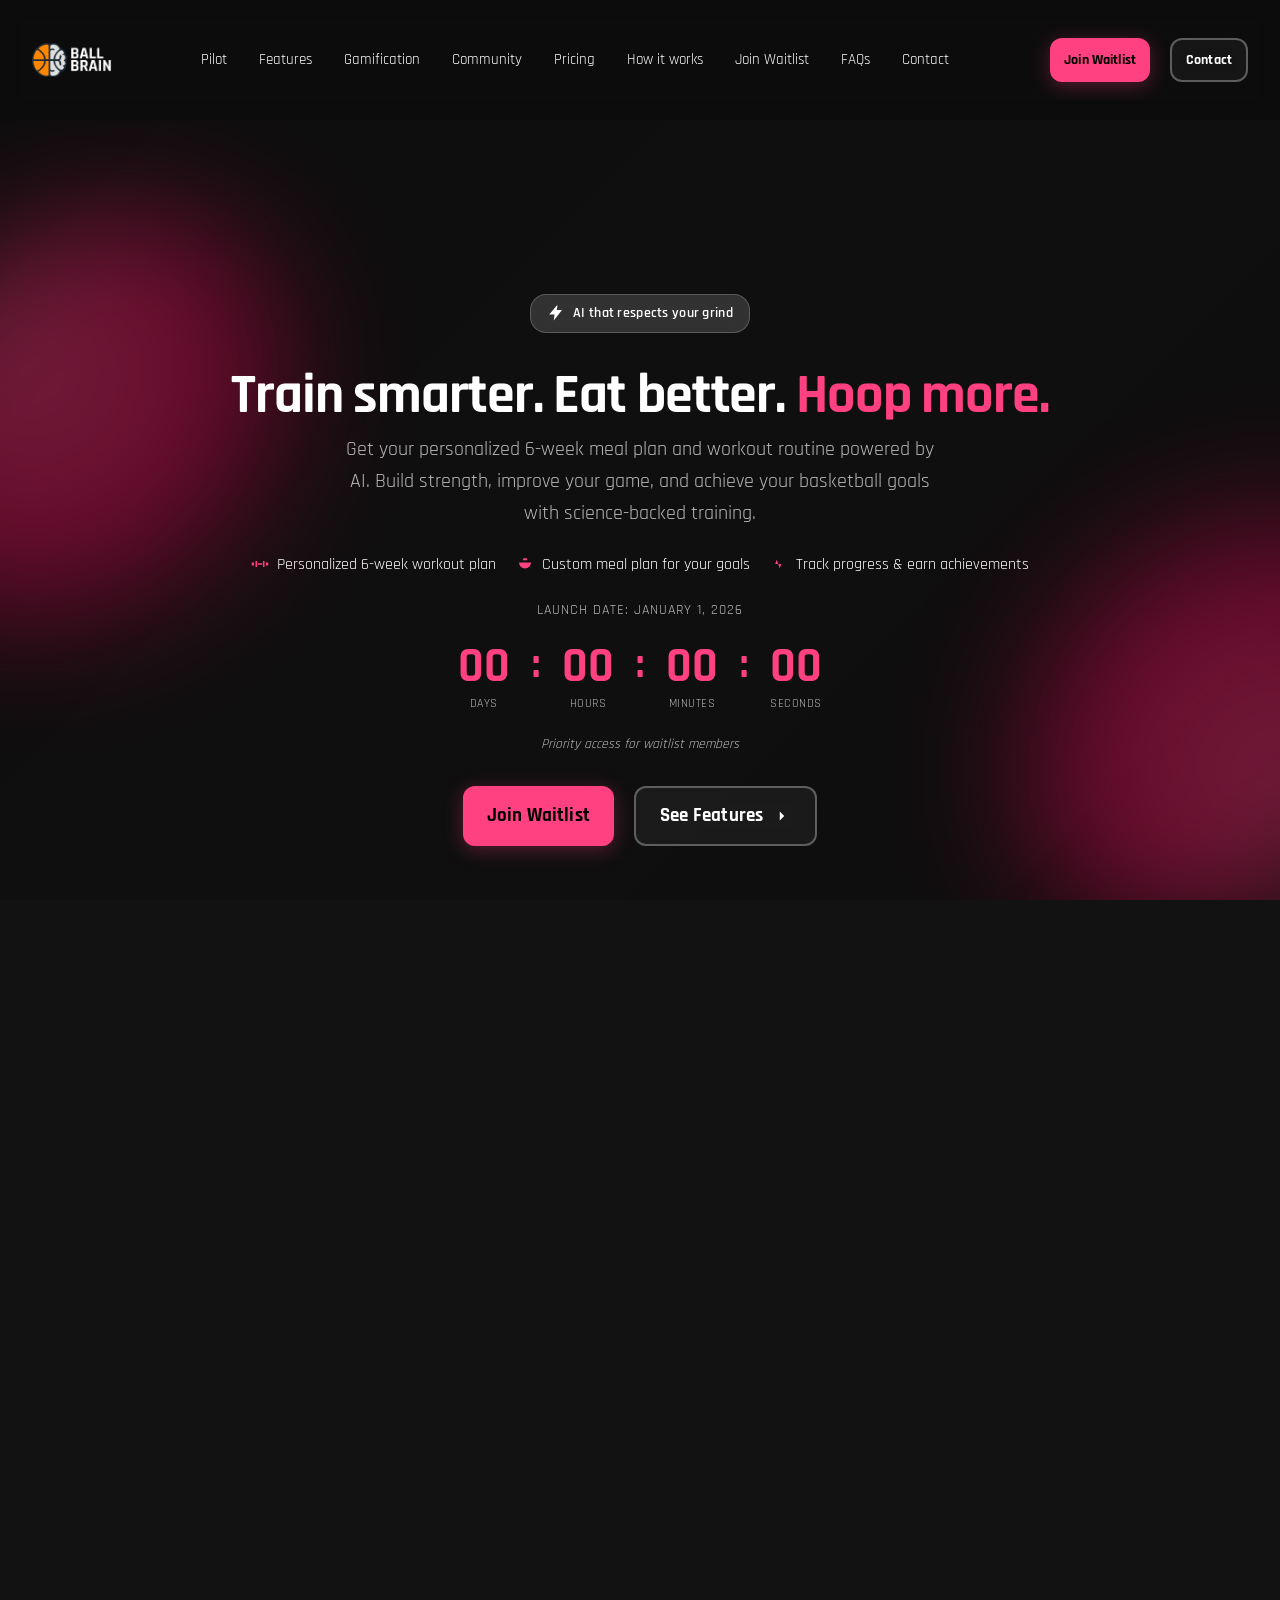
==== commit 537c0b0f: "Legal Documents" ====
--- a/index.html
+++ b/index.html
@@ -12,6 +12,18 @@
   <link rel="icon" type="image/png" href="media/favicon.png" />
   <link rel="stylesheet" href="styles.css" />
   <script src="https://www.google.com/recaptcha/api.js" async defer></script>
+  
+  <!-- Hotjar Tracking Code for BallBrain Landing -->
+  <script>
+    (function(h,o,t,j,a,r){
+        h.hj=h.hj||function(){(h.hj.q=h.hj.q||[]).push(arguments)};
+        h._hjSettings={hjid:6560326,hjsv:6};
+        a=o.getElementsByTagName('head')[0];
+        r=o.createElement('script');r.async=1;
+        r.src=t+h._hjSettings.hjid+j+h._hjSettings.hjsv;
+        a.appendChild(r);
+    })(window,document,'https://static.hotjar.com/c/hotjar-','.js?sv=');
+  </script>
 </head>
 <body>
   <!-- SVG sprite (tiny icon set) -->
@@ -860,6 +872,10 @@
       </div>
       <div class="footer-copyright">
         <p class="tiny muted">© <span id="yy"></span> BallBrain. All rights reserved.</p>
+        <nav class="footer-legal">
+          <a href="privacy-policy.html">Privacy Policy</a>
+          <a href="terms-of-service.html">Terms of Service</a>
+        </nav>
       </div>
     </div>
   </footer>
--- a/styles.css
+++ b/styles.css
@@ -470,6 +470,9 @@
 .footer-nav a:hover{color:var(--pink)}
 
 .footer-copyright{text-align:center;margin-top:32px;padding-top:32px;border-top:1px solid var(--brd)}
+.footer-legal{display:flex;flex-wrap:wrap;justify-content:center;gap:24px;margin-top:16px}
+.footer-legal a{font-size:0.875rem;color:var(--muted);text-decoration:none;transition:color 0.3s ease}
+.footer-legal a:hover{color:var(--pink)}
 
 /* Contact section improvements */
 #contact .container{max-width:1000px;padding:0 24px}
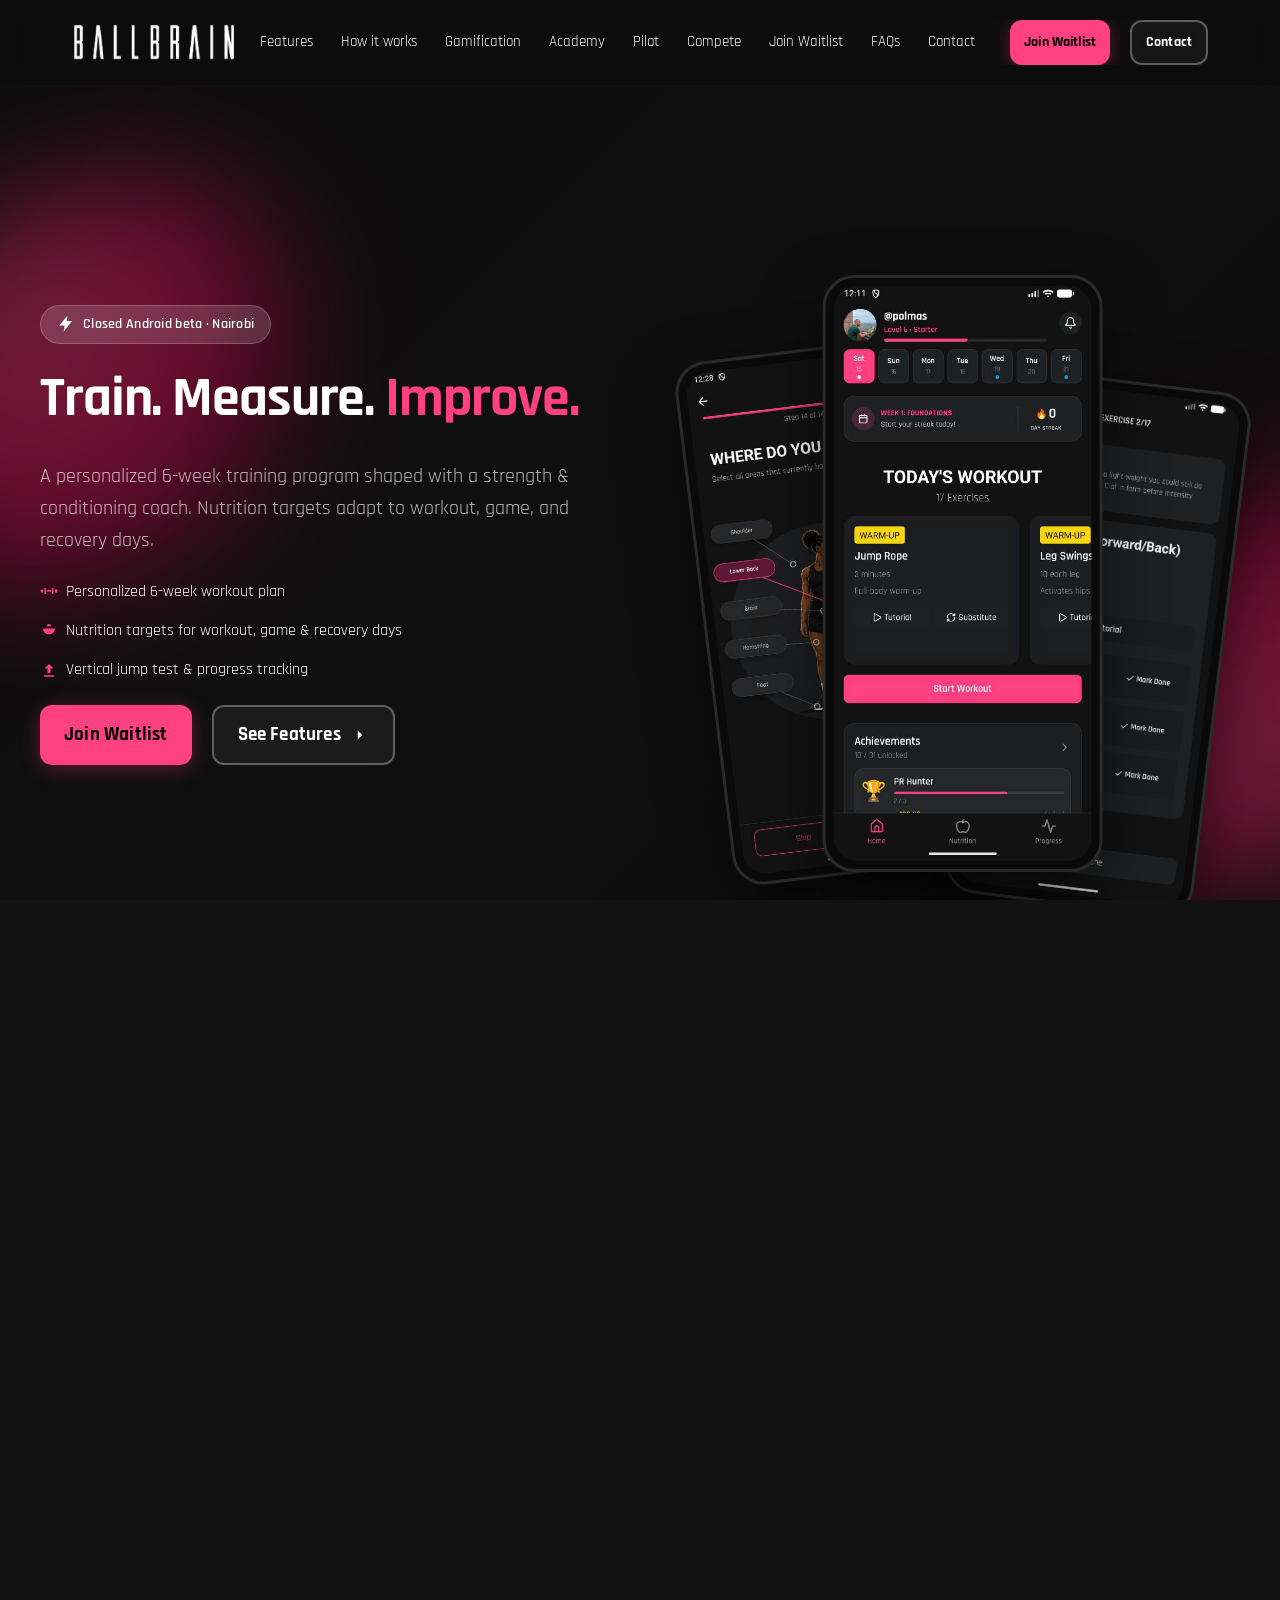
==== commit 2405a092: "Publish the current Train. Measure. Improve. landing so GitHub deploys match production. Keep the Se" ====
--- a/index.html
+++ b/index.html
@@ -3,13 +3,25 @@
 <head>
   <meta charset="utf-8" />
   <meta name="viewport" content="width=device-width,initial-scale=1" />
-  <title>BallBrain — Train smarter. Eat better. Hoop more.</title>
-  <meta name="description" content="AI-powered basketball training and nutrition. 30-min sessions, local foods, streaks, and real results." />
+  <title>BallBrain — Train. Measure. Improve.</title>
+  <meta name="description" content="Personalized basketball training in 45-min sessions. Nutrition targets, vertical jump testing, and programs refined with a strength &amp; conditioning coach." />
+  <meta property="og:title" content="BallBrain — Train. Measure. Improve." />
+  <meta property="og:description" content="A personalized athlete development app for basketball. 45-min sessions, nutrition targets, and vertical jump testing." />
+  <meta property="og:image" content="https://ballbrain.app/media/og-image.png" />
+  <meta property="og:image:width" content="1200" />
+  <meta property="og:image:height" content="630" />
+  <meta property="og:url" content="https://ballbrain.app/" />
+  <meta property="og:type" content="website" />
+  <meta name="twitter:card" content="summary_large_image" />
+  <meta name="twitter:title" content="BallBrain — Train. Measure. Improve." />
+  <meta name="twitter:description" content="A personalized athlete development app for basketball. 45-min sessions, nutrition targets, and vertical jump testing." />
+  <meta name="twitter:image" content="https://ballbrain.app/media/og-image.png" />
   <link rel="preconnect" href="https://fonts.googleapis.com">
   <link rel="preconnect" href="https://fonts.gstatic.com" crossorigin>
   <link href="https://fonts.googleapis.com/css2?family=Rajdhani:wght@300;400;500;600;700&display=swap" rel="stylesheet">
   <link rel="preload" as="video" href="https://ballbrain.app/media/court-reel.mp4" />
   <link rel="icon" type="image/png" href="media/favicon.png" />
+  <link rel="apple-touch-icon" href="media/apple-touch-icon.png" />
   <link rel="stylesheet" href="styles.css" />
   <script src="https://www.google.com/recaptcha/api.js" async defer></script>
   
@@ -67,6 +79,12 @@
     <symbol id="icon-check" viewBox="0 0 24 24">
       <path fill="currentColor" d="M9 16.17L4.83 12l-1.42 1.41L9 19 21 7l-1.41-1.41z"/>
     </symbol>
+    <symbol id="icon-jump" viewBox="0 0 24 24">
+      <path fill="currentColor" d="M12 4l6 6h-4v6h-4v-6H6l6-6zm-7 15h14v2H5v-2z"/>
+    </symbol>
+    <symbol id="icon-academy" viewBox="0 0 24 24">
+      <path fill="currentColor" d="M12 3L1 9l4 2.18v6.12c0 .5.3 1.4 1.6 2.3C8.1 20.6 10 21 12 21s3.9-.4 5.4-1.4c1.3-.9 1.6-1.8 1.6-2.3v-6.12L23 9 12 3zm0 2.24L18.74 9 12 12.76 5.26 9 12 5.24zM7 12.9l5 2.73 5-2.73V17c-.2.3-.8.9-1.9 1.6-1.1.7-2.6 1-4.1 1s-3-.3-4.1-1C7.8 17.9 7.2 17.3 7 17v-4.1z"/>
+    </symbol>
   </svg>
 
   <header class="nav">
@@ -75,12 +93,12 @@
         <img src="media/logo.png" alt="BallBrain Logo" class="brand-logo">
       </a>
       <nav class="nav-links hide-sm">
+        <a href="#features">Features</a>
+        <a href="#how">How it works</a>
+        <a href="#gamification">Gamification</a>
+        <a href="#academy">Academy</a>
         <a href="#pilot">Pilot</a>
-        <a href="#features">Features</a>
-        <a href="#gamification">Gamification</a>
-        <a href="#social">Community</a>
-        <a href="#pricing">Pricing</a>
-        <a href="#how">How it works</a>
+        <a href="#social">Compete</a>
         <a href="#download">Join Waitlist</a>
         <a href="#faqs">FAQs</a>
         <a href="#contact">Contact</a>
@@ -106,12 +124,12 @@
       </div>
       <div class="mobile-menu-separator"></div>
       <div class="mobile-menu-links">
+        <a href="#features">FEATURES</a>
+        <a href="#how">HOW IT WORKS</a>
+        <a href="#gamification">GAMIFICATION</a>
+        <a href="#academy">ACADEMY</a>
         <a href="#pilot">PILOT</a>
-        <a href="#features">FEATURES</a>
-        <a href="#gamification">GAMIFICATION</a>
-        <a href="#social">COMMUNITY</a>
-        <a href="#pricing">PRICING</a>
-        <a href="#how">HOW IT WORKS</a>
+        <a href="#social">COMPETE</a>
         <a href="#download">JOIN WAITLIST</a>
         <a href="#faqs">FAQS</a>
         <a href="#contact">CONTACT</a>
@@ -132,191 +150,44 @@
 
 
     <div class="container pad-y-96" style="position:relative;z-index:1">
-      <div class="stack-32 center">
-        <span class="badge"><span class="icon"><svg><use href="#icon-zap"/></svg></span> AI that respects your grind</span>
-        <h1>Train smarter. Eat better. <span class="pink">Hoop more.</span></h1>
-        <p class="hero-subtitle">Get your personalized 6-week meal plan and workout routine powered by AI. Build strength, improve your game, and achieve your basketball goals with science-backed training.</p>
-
-        <div class="hero-features">
-          <div class="feature-item">
-            <span class="icon pink"><svg><use href="#icon-dumbbell"/></svg></span>
-            <span>Personalized 6-week workout plan</span>
-          </div>
-          <div class="feature-item">
-            <span class="icon pink"><svg><use href="#icon-salad"/></svg></span>
-            <span>Custom meal plan for your goals</span>
-          </div>
-          <div class="feature-item">
-            <span class="icon pink"><svg><use href="#icon-activity"/></svg></span>
-            <span>Track progress & earn achievements</span>
-          </div>
-        </div>
-
-        <!-- Countdown Timer -->
-        <div class="countdown-container">
-          <p class="countdown-label">Launch Date: January 1, 2026</p>
-          <div class="countdown" id="countdown">
-            <div class="countdown-item">
-              <div class="countdown-value" id="days">00</div>
-              <div class="countdown-label-small">Days</div>
-            </div>
-            <div class="countdown-separator">:</div>
-            <div class="countdown-item">
-              <div class="countdown-value" id="hours">00</div>
-              <div class="countdown-label-small">Hours</div>
-            </div>
-            <div class="countdown-separator">:</div>
-            <div class="countdown-item">
-              <div class="countdown-value" id="minutes">00</div>
-              <div class="countdown-label-small">Minutes</div>
-            </div>
-            <div class="countdown-separator">:</div>
-            <div class="countdown-item">
-              <div class="countdown-value" id="seconds">00</div>
-              <div class="countdown-label-small">Seconds</div>
-            </div>
-          </div>
-          <p class="countdown-note">Priority access for waitlist members</p>
-        </div>
-
-        <div class="row gap-20 wrap">
-          <a class="btn solid" href="#download">Join Waitlist</a>
-          <a class="btn outline" href="#features">See Features <span class="icon"><svg><use href="#icon-chevron"/></svg></span></a>
-        </div>
-      </div>
-    </div>
-  </section>
-
-  <!-- PILOT -->
-  <section id="pilot" class="section">
-    <div class="orb orb-c"></div>
-    <div class="container stack-32">
-      <div class="section-head">
-        <p class="kicker">Pilot</p>
-        <h2>Deementor Academy • Nairobi</h2>
-        <p class="muted">6 weeks · Real athletes, real results</p>
-      </div>
-
-      <!-- Pilot Results Layout -->
-      <div class="pilot-layout">
-        <!-- Video Section -->
-        <div class="pilot-video">
-          <video id="pilotVideo" playsinline preload="metadata" muted poster="media/ig-post-2.jpg">
-            <source src="media/6-week-results.mov" type="video/mp4" />
-            Your browser does not support the video tag.
-          </video>
-          
-          <!-- Large Play Button Overlay -->
-          <div class="video-play-overlay" id="playOverlay">
-            <button class="large-play-btn" id="largePlayBtn" aria-label="Play Video">
-              <svg viewBox="0 0 24 24" fill="currentColor">
-                <path d="M8 5v14l11-7z"/>
-              </svg>
-            </button>
-          </div>
-          
-          <div class="video-controls" id="videoControls" style="display: none;">
-            <!-- Progress Bar -->
-            <div class="progress-container">
-              <div class="progress-bar" id="progressBar">
-                <div class="progress-fill" id="progressFill"></div>
-                <div class="progress-handle" id="progressHandle"></div>
-              </div>
-            </div>
-            
-            <!-- Control Buttons -->
-            <div class="controls-row">
-              <button class="control-btn" id="playPauseBtn" aria-label="Play/Pause">
-                <svg class="play-icon" viewBox="0 0 24 24">
-                  <path fill="currentColor" d="M8 5v14l11-7z"/>
-                </svg>
-                <svg class="pause-icon" viewBox="0 0 24 24" style="display: none;">
-                  <path fill="currentColor" d="M6 4h4v16H6V4zm8 0h4v16h-4V4z"/>
-                </svg>
-              </button>
-              
-              <div class="volume-control">
-                <button class="control-btn" id="muteBtn" aria-label="Mute/Unmute">
-                  <svg class="mute-icon" viewBox="0 0 24 24">
-                    <path fill="currentColor" d="M3 9v6h4l5 5V4L7 9H3zm13.5 3c0-1.77-1.02-3.29-2.5-4.03v8.05c1.48-.73 2.5-2.25 2.5-4.02zM14 3.23v2.06c2.89.86 5 3.54 5 6.71s-2.11 5.85-5 6.71v2.06c4.01-.91 7-4.49 7-8.77s-2.99-7.86-7-8.77z"/>
-                  </svg>
-                  <svg class="unmute-icon" viewBox="0 0 24 24" style="display: none;">
-                    <path fill="currentColor" d="M3 9v6h4l5 5V4L7 9H3zm7-.17v6.34L7.83 13H5v-2h2.83L10 8.83zm4-.86v8.05c1.48-.73 2.5-2.25 2.5-4.02s-1.02-3.29-2.5-4.03zm0-4.69v2.06c2.89.86 5 3.54 5 6.71s-2.11 5.85-5 6.71v2.06c4.01-.91 7-4.49 7-8.77s-2.99-7.86-7-8.77z"/>
-                  </svg>
-                </button>
-                <div class="volume-slider-container">
-                  <input type="range" class="volume-slider" id="volumeSlider" min="0" max="1" step="0.1" value="0.7">
-                </div>
-              </div>
-              
-              <div class="time-display">
-                <span id="currentTime">0:00</span>
-                <span>/</span>
-                <span id="duration">0:00</span>
-              </div>
-              
-              <button class="control-btn" id="fullscreenBtn" aria-label="Fullscreen">
-                <svg class="fullscreen-icon" viewBox="0 0 24 24">
-                  <path fill="currentColor" d="M7 14H5v5h5v-2H7v-3zm-2-4h2V7h3V5H5v5zm12 7h-3v2h5v-5h-2v3zM14 5v2h3v3h2V5h-5z"/>
-                </svg>
-                <svg class="exit-fullscreen-icon" viewBox="0 0 24 24" style="display: none;">
-                  <path fill="currentColor" d="M5 16h3v3h2v-5H5v2zm3-8H5v2h5V5H8v3zm6 11h2v-3h3v-2h-5v5zm2-11V5h-2v5h5V8h-3z"/>
-                </svg>
-              </button>
-            </div>
-          </div>
-        </div>
-
-        <!-- Stats and Features Section -->
-        <div class="pilot-content">
-          <!-- Stat tiles -->
-          <div class="grid-3 gap-16">
-            <div class="card center">
-              <p class="tiny muted">Average Broad Jump Increase</p>
-              <p class="stat-main">
-                <span class="count" data-from="0" data-to="19" data-suffix=" cm">19 cm</span>
-                <span class="stat-conversion">(+7.5 in)</span>
-              </p>
-              <p class="stat-secondary">Week 6 average: <span class="count" data-from="0" data-to="280" data-suffix=" cm">280 cm</span> <span class="stat-conversion">(9'2")</span></p>
-            </div>
-            <div class="card center">
-              <p class="tiny muted">Average Pro-Agility Improvement</p>
-              <p class="stat-main">
-                <span class="count" data-from="0" data-to="0.1" data-suffix=" s">-0.1 s</span>
-              </p>
-              <p class="stat-secondary">Week 6 average: <span class="count" data-from="0" data-to="4.86" data-suffix=" s">4.86 s</span></p>
-            </div>
-            <div class="card center">
-              <p class="tiny muted">Average Jump Endurance Increase</p>
-              <p class="stat-main">
-                <span class="count" data-from="0" data-to="7.5" data-suffix=" reps">+7.5 reps</span>
-              </p>
-              <p class="stat-secondary">Week 6 average: <span class="count" data-from="0" data-to="28" data-suffix=" reps">28 reps</span></p>
-            </div>
-          </div>
-
-          <!-- Player quotes -->
-          <div class="grid-4 gap-16">
-            <div class="card quote">
-              <span class="icon pink"><svg><use href="#icon-quote"/></svg></span>
-              <p>"My bounce and pace are different."</p>
-              <p class="tiny muted">— Wade D.</p>
-            </div>
-            <div class="card quote">
-              <span class="icon pink"><svg><use href="#icon-quote"/></svg></span>
-              <p>"The structure kept us consistent on school days."</p>
-              <p class="tiny muted">— Team Captain</p>
-            </div>
-            <div class="card quote">
-              <span class="icon pink"><svg><use href="#icon-quote"/></svg></span>
-              <p>"First step got quicker. Streaks kept me honest."</p>
-              <p class="tiny muted">— Ryan, Guard</p>
-            </div>
-            <div class="card quote">
-              <span class="icon pink"><svg><use href="#icon-quote"/></svg></span>
-              <p>"Meal timing = faster recovery."</p>
-              <p class="tiny muted">— Carol, Forward</p>
-            </div>
+      <div class="hero-layout">
+        <div class="hero-copy">
+          <div class="stack-32">
+            <span class="badge"><span class="icon"><svg><use href="#icon-zap"/></svg></span> Closed Android beta · Nairobi</span>
+            <h1>Train. Measure. <span class="pink">Improve.</span></h1>
+            <p class="hero-subtitle">A personalized 6-week training program shaped with a strength &amp; conditioning coach. Nutrition targets adapt to workout, game, and recovery days.</p>
+
+            <div class="hero-features">
+              <div class="feature-item">
+                <span class="icon pink"><svg><use href="#icon-dumbbell"/></svg></span>
+                <span>Personalized 6-week workout plan</span>
+              </div>
+              <div class="feature-item">
+                <span class="icon pink"><svg><use href="#icon-salad"/></svg></span>
+                <span>Nutrition targets for workout, game &amp; recovery days</span>
+              </div>
+              <div class="feature-item">
+                <span class="icon pink"><svg><use href="#icon-jump"/></svg></span>
+                <span>Vertical jump test &amp; progress tracking</span>
+              </div>
+            </div>
+
+            <div class="row gap-20 wrap">
+              <a class="btn solid" href="#download">Join Waitlist</a>
+              <a class="btn outline" href="#features">See Features <span class="icon"><svg><use href="#icon-chevron"/></svg></span></a>
+            </div>
+          </div>
+        </div>
+
+        <div class="hero-devices" aria-hidden="true">
+          <div class="device device-left">
+            <img src="media/mockup-profile.png" alt="" />
+          </div>
+          <div class="device device-main">
+            <img src="media/mockup-home.png" alt="BallBrain home screen with today's workout" />
+          </div>
+          <div class="device device-right">
+            <img src="media/mockup-exercise.png" alt="" />
           </div>
         </div>
       </div>
@@ -329,44 +200,87 @@
     <div class="container">
       <div class="section-head">
         <p class="kicker">Features</p>
-        <h2>Tools that keep you moving</h2>
-        <p class="muted">Built for daily momentum.</p>
+        <h2>Your training plan. Built around you.</h2>
+        <p class="muted">Six-week programs based on your position, goals, injuries, equipment, and season — refined with a strength &amp; conditioning coach.</p>
       </div>
 
       <!-- Main feature showcase -->
       <div class="feature-showcase">
         <div class="feature-hero">
-          <div class="feature-card-large">
-            <div class="feature-icon-large">
-              <span class="icon"><svg><use href="#icon-brain"/></svg></span>
-            </div>
-            <h3>AI Personal Plans</h3>
-            <p>Tailored to your role & body.</p>
-            <div class="feature-highlight">Powered by advanced AI</div>
+          <div class="feature-mockup">
+            <div class="device">
+              <img src="media/mockup-home.png" alt="BallBrain daily workout screen" />
+            </div>
           </div>
         </div>
 
         <div class="feature-grid">
           <div class="feature-card">
             <div class="icon-bubble"><span class="icon"><svg><use href="#icon-dumbbell"/></svg></span></div>
-            <h4>30-min Sessions</h4>
+            <h4>45-min Sessions</h4>
             <p>Warm-up · Work · Cool-down.</p>
           </div>
           <div class="feature-card">
             <div class="icon-bubble"><span class="icon"><svg><use href="#icon-salad"/></svg></span></div>
-            <h4>Smart Nutrition</h4>
-            <p>Local foods. Right timing.</p>
+            <h4>Nutrition Targets</h4>
+            <p>Adapted to workout, game, and recovery days.</p>
+          </div>
+          <div class="feature-card">
+            <div class="icon-bubble"><span class="icon"><svg><use href="#icon-jump"/></svg></span></div>
+            <h4>Vertical Jump Test</h4>
+            <p>Measure bounce and track it over time.</p>
           </div>
           <div class="feature-card">
             <div class="icon-bubble"><span class="icon"><svg><use href="#icon-bars"/></svg></span></div>
             <h4>Progress & Analytics</h4>
-            <p>Streaks. Reports. Wins.</p>
-          </div>
-          <div class="feature-card">
-            <div class="icon-bubble"><span class="icon"><svg><use href="#icon-bell"/></svg></span></div>
-            <h4>Smart Nudges</h4>
-            <p>Right-time reminders.</p>
-          </div>
+            <p>Streaks. Reports. Workout history.</p>
+          </div>
+        </div>
+      </div>
+    </div>
+  </section>
+
+  <!-- HOW -->
+  <section id="how" class="section">
+    <div class="orb orb-e"></div>
+    <div class="container">
+      <div class="section-head">
+        <p class="kicker">How it works</p>
+        <h2>From athlete profile to daily execution</h2>
+        <p class="muted">4 steps. That’s it.</p>
+      </div>
+      <div class="grid-4 gap-16">
+        <div class="card center">
+          <div class="icon-bubble"><span class="icon"><svg><use href="#icon-activity"/></svg></span></div>
+          <p class="small">1. Profile</p>
+          <p class="tiny muted">Goals · Position · Injuries · Equipment</p>
+        </div>
+        <div class="card center">
+          <div class="icon-bubble"><span class="icon"><svg><use href="#icon-brain"/></svg></span></div>
+          <p class="small">2. Build the plan</p>
+          <p class="tiny muted">A 6-week plan with training + nutrition targets</p>
+        </div>
+        <div class="card center">
+          <div class="icon-bubble"><span class="icon"><svg><use href="#icon-dumbbell"/></svg></span></div>
+          <p class="small">3. Execute</p>
+          <p class="tiny muted">45-min sessions · tutorials · substitutions</p>
+        </div>
+        <div class="card center">
+          <div class="icon-bubble"><span class="icon"><svg><use href="#icon-jump"/></svg></span></div>
+          <p class="small">4. Measure</p>
+          <p class="tiny muted">Vertical jump · streaks · progress over time</p>
+        </div>
+      </div>
+
+      <div class="how-mockups" aria-hidden="true">
+        <div class="device">
+          <img src="media/mockup-profile.png" alt="" />
+        </div>
+        <div class="device">
+          <img src="media/mockup-building.png" alt="" />
+        </div>
+        <div class="device">
+          <img src="media/mockup-exercise.png" alt="" />
         </div>
       </div>
     </div>
@@ -403,25 +317,209 @@
     <div class="container">
       <div class="section-head">
         <p class="kicker">Gamification</p>
-        <h2>Level up your game</h2>
-        <p class="muted">Stay motivated with achievements, streaks, and challenges that make training addictive.</p>
-      </div>
-
-      <div class="grid-3 gap-20 gamification-grid">
-        <div class="card center hover-lift gamification-card">
-          <div class="icon-bubble"><span class="icon"><svg><use href="#icon-crown"/></svg></span></div>
-          <p class="small">Achievements & Badges</p>
-          <p class="tiny muted">Unlock badges for milestones, consistency, and personal records.</p>
-        </div>
-        <div class="card center hover-lift gamification-card">
+        <h2>Earn XP. Climb the board. Unlock badges.</h2>
+        <p class="muted">Every completed session, test, and streak feeds your athlete profile. XP, levels, and leaderboards keep the work visible — and competitive.</p>
+      </div>
+
+      <div class="gamification-layout">
+        <div class="gamification-mockup">
+          <div class="device">
+            <img src="media/mockup-achievements.png" alt="BallBrain achievements and XP progress" />
+          </div>
+        </div>
+
+        <div class="grid-2 gap-20 gamification-grid">
+          <div class="card center hover-lift gamification-card">
+            <div class="icon-bubble"><span class="icon"><svg><use href="#icon-star"/></svg></span></div>
+            <p class="small">XP for every session</p>
+            <p class="tiny muted">Finish workouts, recovery days, and tests to earn XP. Achievements pay out extra XP when you hit a milestone.</p>
+          </div>
+          <div class="card center hover-lift gamification-card">
+            <div class="icon-bubble"><span class="icon"><svg><use href="#icon-bars"/></svg></span></div>
+            <p class="small">Training leaderboard</p>
+            <p class="tiny muted">Your XP ranks you against other athletes on the training leaderboard — so consistency shows up next to talent.</p>
+          </div>
+          <div class="card center hover-lift gamification-card">
+            <div class="icon-bubble"><span class="icon"><svg><use href="#icon-crown"/></svg></span></div>
+            <p class="small">Achievements &amp; badges</p>
+            <p class="tiny muted">Unlock badges for first workouts, streaks, personal records, and showing up when it is hard.</p>
+          </div>
+          <div class="card center hover-lift gamification-card">
+            <div class="icon-bubble"><span class="icon"><svg><use href="#icon-activity"/></svg></span></div>
+            <p class="small">Levels &amp; streaks</p>
+            <p class="tiny muted">Level up from Rookie as XP adds up. Daily streaks build momentum — rest days in the plan do not break them.</p>
+          </div>
+        </div>
+      </div>
+    </div>
+  </section>
+
+  <!-- ACADEMY -->
+  <section id="academy" class="section academy-section">
+    <div class="container">
+      <div class="section-head">
+        <p class="kicker">Academy</p>
+        <h2>BallBrain Academy</h2>
+        <p class="muted">A learning layer for basketball skills and game situations — helping athletes understand the game, not only complete workouts.</p>
+        <span class="coming-soon-badge">Coming Soon</span>
+      </div>
+
+      <div class="grid-4 gap-16">
+        <div class="card center">
+          <div class="icon-bubble"><span class="icon"><svg><use href="#icon-academy"/></svg></span></div>
+          <h4>Shooting &amp; finishing</h4>
+          <p class="tiny muted">Technique, footwork and game-context execution.</p>
+        </div>
+        <div class="card center">
           <div class="icon-bubble"><span class="icon"><svg><use href="#icon-activity"/></svg></span></div>
-          <p class="small">Streak Tracking</p>
-          <p class="tiny muted">Build momentum with daily workout and nutrition streaks.</p>
-        </div>
-        <div class="card center hover-lift gamification-card">
-          <div class="icon-bubble"><span class="icon"><svg><use href="#icon-star"/></svg></span></div>
-          <p class="small">Progress Levels</p>
-          <p class="tiny muted">Level up from Rookie to Pro with XP and skill progression.</p>
+          <h4>Rebounding</h4>
+          <p class="tiny muted">Positioning, timing and physical habits.</p>
+        </div>
+        <div class="card center">
+          <div class="icon-bubble"><span class="icon"><svg><use href="#icon-zap"/></svg></span></div>
+          <h4>Ball handling</h4>
+          <p class="tiny muted">Control, change of pace and decision-making.</p>
+        </div>
+        <div class="card center">
+          <div class="icon-bubble"><span class="icon"><svg><use href="#icon-brain"/></svg></span></div>
+          <h4>Pick situations</h4>
+          <p class="tiny muted">Reading screens, spacing and advantage creation.</p>
+        </div>
+      </div>
+    </div>
+  </section>
+
+  <!-- PILOT -->
+  <section id="pilot" class="section">
+    <div class="orb orb-c"></div>
+    <div class="container">
+      <div class="section-head">
+        <p class="kicker">Pilot</p>
+        <h2>Measured progress in Nairobi</h2>
+        <p class="muted">We ran a six-week structured development program with 10 players from Deementor Academy. The goal was simple: give athletes a consistent plan around school days, then measure whether bounce, speed, and endurance actually moved. We tracked broad jump, pro-agility, and jump endurance, plus athlete feedback on consistency and recovery.</p>
+      </div>
+
+      <!-- Pilot Results Layout -->
+      <div class="pilot-layout">
+        <!-- Video Section -->
+        <div class="pilot-video">
+          <video id="pilotVideo" playsinline preload="metadata" muted poster="media/ig-post-2.jpg">
+            <source src="media/6-week-results.mov" type="video/mp4" />
+            Your browser does not support the video tag.
+          </video>
+          
+          <!-- Large Play Button Overlay -->
+          <div class="video-play-overlay" id="playOverlay">
+            <button class="large-play-btn" id="largePlayBtn" aria-label="Play Video">
+              <svg viewBox="0 0 24 24" fill="currentColor">
+                <path d="M8 5v14l11-7z"/>
+              </svg>
+            </button>
+          </div>
+          
+          <div class="video-controls" id="videoControls" style="display: none;">
+            <!-- Progress Bar -->
+            <div class="progress-container">
+              <div class="progress-bar" id="progressBar">
+                <div class="progress-fill" id="progressFill"></div>
+                <div class="progress-handle" id="progressHandle"></div>
+              </div>
+            </div>
+            
+            <!-- Control Buttons -->
+            <div class="controls-row">
+              <button class="control-btn" id="playPauseBtn" aria-label="Play/Pause">
+                <svg class="play-icon" viewBox="0 0 24 24">
+                  <path fill="currentColor" d="M8 5v14l11-7z"/>
+                </svg>
+                <svg class="pause-icon" viewBox="0 0 24 24" style="display: none;">
+                  <path fill="currentColor" d="M6 4h4v16H6V4zm8 0h4v16h-4V4z"/>
+                </svg>
+              </button>
+              
+              <div class="volume-control">
+                <button class="control-btn" id="muteBtn" aria-label="Mute/Unmute">
+                  <svg class="mute-icon" viewBox="0 0 24 24">
+                    <path fill="currentColor" d="M3 9v6h4l5 5V4L7 9H3zm13.5 3c0-1.77-1.02-3.29-2.5-4.03v8.05c1.48-.73 2.5-2.25 2.5-4.02zM14 3.23v2.06c2.89.86 5 3.54 5 6.71s-2.11 5.85-5 6.71v2.06c4.01-.91 7-4.49 7-8.77s-2.99-7.86-7-8.77z"/>
+                  </svg>
+                  <svg class="unmute-icon" viewBox="0 0 24 24" style="display: none;">
+                    <path fill="currentColor" d="M3 9v6h4l5 5V4L7 9H3zm7-.17v6.34L7.83 13H5v-2h2.83L10 8.83zm4-.86v8.05c1.48-.73 2.5-2.25 2.5-4.02s-1.02-3.29-2.5-4.03zm0-4.69v2.06c2.89.86 5 3.54 5 6.71s-2.11 5.85-5 6.71v2.06c4.01-.91 7-4.49 7-8.77s-2.99-7.86-7-8.77z"/>
+                  </svg>
+                </button>
+                <div class="volume-slider-container">
+                  <input type="range" class="volume-slider" id="volumeSlider" min="0" max="1" step="0.1" value="0.7">
+                </div>
+              </div>
+              
+              <div class="time-display">
+                <span id="currentTime">0:00</span>
+                <span>/</span>
+                <span id="duration">0:00</span>
+              </div>
+              
+              <button class="control-btn" id="fullscreenBtn" aria-label="Fullscreen">
+                <svg class="fullscreen-icon" viewBox="0 0 24 24">
+                  <path fill="currentColor" d="M7 14H5v5h5v-2H7v-3zm-2-4h2V7h3V5H5v5zm12 7h-3v2h5v-5h-2v3zM14 5v2h3v3h2V5h-5z"/>
+                </svg>
+                <svg class="exit-fullscreen-icon" viewBox="0 0 24 24" style="display: none;">
+                  <path fill="currentColor" d="M5 16h3v3h2v-5H5v2zm3-8H5v2h5V5H8v3zm6 11h2v-3h3v-2h-5v5zm2-11V5h-2v5h5V8h-3z"/>
+                </svg>
+              </button>
+            </div>
+          </div>
+        </div>
+
+        <!-- Stats and Features Section -->
+        <div class="pilot-content">
+          <!-- Stat tiles -->
+          <div class="grid-3 gap-16">
+            <div class="card center">
+              <p class="tiny muted">Average Broad Jump Increase</p>
+              <p class="stat-main">
+                <span class="count" data-from="0" data-to="19" data-suffix=" cm">19 cm</span>
+                <span class="stat-conversion">(+7.5 in)</span>
+              </p>
+              <p class="stat-secondary">Week 6 average: <span class="count" data-from="0" data-to="280" data-suffix=" cm">280 cm</span> <span class="stat-conversion">(9'2")</span></p>
+            </div>
+            <div class="card center">
+              <p class="tiny muted">Average Pro-Agility Improvement</p>
+              <p class="stat-main">
+                <span class="count" data-from="0" data-to="0.1" data-suffix=" s">-0.1 s</span>
+              </p>
+              <p class="stat-secondary">Week 6 average: <span class="count" data-from="0" data-to="4.86" data-suffix=" s">4.86 s</span></p>
+            </div>
+            <div class="card center">
+              <p class="tiny muted">Average Jump Endurance Increase</p>
+              <p class="stat-main">
+                <span class="count" data-from="0" data-to="7.5" data-suffix=" reps">+7.5 reps</span>
+              </p>
+              <p class="stat-secondary">Week 6 average: <span class="count" data-from="0" data-to="28" data-suffix=" reps">28 reps</span></p>
+            </div>
+          </div>
+
+          <!-- Player quotes -->
+          <div class="grid-4 gap-16">
+            <div class="card quote">
+              <span class="icon pink"><svg><use href="#icon-quote"/></svg></span>
+              <p>"My bounce and pace are different."</p>
+              <p class="tiny muted">— Wade, Point Guard</p>
+            </div>
+            <div class="card quote">
+              <span class="icon pink"><svg><use href="#icon-quote"/></svg></span>
+              <p>"The structure kept us consistent on school days."</p>
+              <p class="tiny muted">— Kuc, Shooting Guard</p>
+            </div>
+            <div class="card quote">
+              <span class="icon pink"><svg><use href="#icon-quote"/></svg></span>
+              <p>"First step got quicker. Streaks kept me honest."</p>
+              <p class="tiny muted">— Mabior, Center</p>
+            </div>
+            <div class="card quote">
+              <span class="icon pink"><svg><use href="#icon-quote"/></svg></span>
+              <p>"Meal timing = faster recovery."</p>
+              <p class="tiny muted">— Carol, Small Forward</p>
+            </div>
+          </div>
         </div>
       </div>
     </div>
@@ -432,85 +530,42 @@
     <div class="orb orb-h"></div>
     <div class="container">
       <div class="section-head">
-        <p class="kicker">Community</p>
-        <h2>Train together, grow together</h2>
-        <p class="muted">Connect with fellow athletes, share progress, and push each other to new heights.</p>
-      </div>
-
-      <!-- Community features -->
-      <div class="community-features-vertical">
+        <p class="kicker">Compete &amp; share</p>
+        <h2>See how you stack up. Post the wins.</h2>
+        <p class="muted">Leaderboards and social sharing keep the work visible. Compete on XP and vertical jump, then post achievements when you want them to travel.</p>
+      </div>
+
+      <div class="community-grid">
         <div class="community-feature-card">
           <div class="feature-icon">
-            <span class="icon"><svg><use href="#icon-bell"/></svg></span>
+            <span class="icon"><svg><use href="#icon-bars"/></svg></span>
           </div>
           <div class="feature-content">
-            <h4>Team Challenges</h4>
-            <p>Join group challenges and compete with friends and teammates.</p>
-            <div class="coming-soon-badge">Coming Soon</div>
+            <h4>Training &amp; jump leaderboards</h4>
+            <p>XP ranks you on the training board. The vertical jump leaderboard is a separate scoreboard for bounce.</p>
           </div>
         </div>
         
         <div class="community-feature-card">
           <div class="feature-icon">
-            <span class="icon"><svg><use href="#icon-quote"/></svg></span>
+            <span class="icon"><svg><use href="#icon-star"/></svg></span>
           </div>
           <div class="feature-content">
-            <h4>Progress Sharing</h4>
-            <p>Share your wins, PRs, and milestones with the community.</p>
-          </div>
-        </div>
-        
-        <div class="community-feature-card">
-          <div class="feature-icon">
-            <span class="icon"><svg><use href="#icon-brain"/></svg></span>
-          </div>
-          <div class="feature-content">
-            <h4>Expert Tips</h4>
-            <p>Get advice from coaches and experienced players in the community.</p>
-          </div>
-        </div>
-      </div>
-
-      <!-- Waitlist Counter -->
+            <h4>Share to social</h4>
+            <p>Post achievements, PRs, and progress to your social channels when you want the work to travel.</p>
+          </div>
+        </div>
+      </div>
+
       <div class="waitlist-counter">
         <div class="waitlist-stat">
           <div class="waitlist-number" data-target="247">0</div>
-          <div class="waitlist-label">People Joined the Waitlist</div>
-        </div>
-      </div>
-
-      <!-- Community CTA -->
+          <div class="waitlist-label">Athletes on the waitlist</div>
+        </div>
+      </div>
+
       <div class="community-cta">
-        <a class="btn solid community-btn" href="#download">Join the Community</a>
-      </div>
-    </div>
-  </section>
-
-  <!-- HOW -->
-  <section id="how" class="section">
-    <div class="orb orb-e"></div>
-    <div class="container">
-      <div class="section-head">
-        <p class="kicker">How it works</p>
-        <h2>From goals to game-ready</h2>
-        <p class="muted">3 steps. That’s it.</p>
-      </div>
-      <div class="grid-3 gap-16">
-        <div class="card center">
-          <div class="icon-bubble"><span class="icon"><svg><use href="#icon-activity"/></svg></span></div>
-          <p class="small">1. Create your account</p>
-          <p class="tiny muted">Role · Body · Goals</p>
-        </div>
-        <div class="card center">
-          <div class="icon-bubble"><span class="icon"><svg><use href="#icon-brain"/></svg></span></div>
-          <p class="small">2. Generate your tailored plan</p>
-          <p class="tiny muted">Training + Nutrition</p>
-        </div>
-        <div class="card center">
-          <div class="icon-bubble"><span class="icon"><svg><use href="#icon-activity"/></svg></span></div>
-          <p class="small">3. Become the best version of you</p>
-          <p class="tiny muted">Track · Streaks · Wins</p>
-        </div>
+        <a class="btn solid community-btn" href="#download">Join the Waitlist</a>
       </div>
     </div>
   </section>
@@ -522,7 +577,7 @@
       <div class="section-head">
         <p class="kicker">Join the Waitlist</p>
         <h2>Be among the first to experience BallBrain</h2>
-        <p class="muted">Get notified when the app launches and secure your spot for personalized AI-powered basketball training.</p>
+        <p class="muted">Get notified when the app launches and secure your spot for personalized basketball training.</p>
       </div>
 
       <div class="waiting-list-container">
@@ -560,173 +615,6 @@
               </div>
             </div>
           </div>
-        </div>
-      </div>
-    </div>
-  </section>
-
-  <!-- PRICING -->
-  <section id="pricing" class="section pricing-section">
-    <div class="orb orb-p"></div>
-    <div class="container">
-      <div class="section-head">
-        <p class="kicker">Choose Your Plan</p>
-        <h2>Simple, Transparent Pricing</h2>
-        <p class="muted">Start for free and upgrade when you're ready. Early access pricing for our first 100 users.</p>
-      </div>
-
-      <div class="pricing-grid">
-        <!-- Free Tier -->
-        <div class="pricing-card">
-          <div class="pricing-header">
-            <h3>Free</h3>
-            <div class="pricing-price">
-              <span class="price-amount">KES 0</span>
-            </div>
-          </div>
-          <ul class="pricing-features">
-            <li>
-              <span class="icon green"><svg><use href="#icon-check"/></svg></span>
-              <span>1-day workout and meal plan</span>
-            </li>
-            <li>
-              <span class="icon green"><svg><use href="#icon-check"/></svg></span>
-              <span>Basic features</span>
-            </li>
-            <li>
-              <span class="icon green"><svg><use href="#icon-check"/></svg></span>
-              <span>No credit card required</span>
-            </li>
-          </ul>
-          <a class="btn outline pricing-btn" href="#download">Try Free</a>
-        </div>
-
-        <!-- Monthly Tier -->
-        <div class="pricing-card">
-          <div class="pricing-header">
-            <h3>Monthly</h3>
-            <div class="pricing-price">
-              <span class="price-amount">KES 699</span>
-              <span class="price-period">/month</span>
-            </div>
-          </div>
-          <ul class="pricing-features">
-            <li>
-              <span class="icon green"><svg><use href="#icon-check"/></svg></span>
-              <span>Full workout plans</span>
-            </li>
-            <li>
-              <span class="icon green"><svg><use href="#icon-check"/></svg></span>
-              <span>Custom meal plans</span>
-            </li>
-            <li>
-              <span class="icon green"><svg><use href="#icon-check"/></svg></span>
-              <span>Progress tracking</span>
-            </li>
-            <li>
-              <span class="icon green"><svg><use href="#icon-check"/></svg></span>
-              <span>Achievement system</span>
-            </li>
-          </ul>
-          <a class="btn solid pricing-btn" href="#download">Get Started</a>
-        </div>
-
-        <!-- Annual Tier -->
-        <div class="pricing-card featured">
-          <div class="featured-badge">Best Value</div>
-          <div class="pricing-header">
-            <h3>Annual</h3>
-            <div class="pricing-price">
-              <span class="price-amount">KES 4,900</span>
-              <span class="price-period">/year</span>
-            </div>
-            <p class="price-savings">Save 42% compared to monthly</p>
-          </div>
-          <ul class="pricing-features">
-            <li>
-              <span class="icon green"><svg><use href="#icon-check"/></svg></span>
-              <span>Everything in Monthly</span>
-            </li>
-            <li>
-              <span class="icon green"><svg><use href="#icon-check"/></svg></span>
-              <span>12 months for the price of 7</span>
-            </li>
-            <li>
-              <span class="icon green"><svg><use href="#icon-check"/></svg></span>
-              <span>Priority support</span>
-            </li>
-            <li>
-              <span class="icon green"><svg><use href="#icon-check"/></svg></span>
-              <span>All future updates</span>
-            </li>
-          </ul>
-          <a class="btn solid pricing-btn" href="#download">Get Started</a>
-        </div>
-
-        <!-- Lifetime Tier -->
-        <div class="pricing-card">
-          <div class="pricing-header">
-            <h3>Lifetime</h3>
-            <div class="pricing-price">
-              <span class="price-amount">KES 8,900</span>
-              <span class="price-period">one-time</span>
-            </div>
-          </div>
-          <ul class="pricing-features">
-            <li>
-              <span class="icon green"><svg><use href="#icon-check"/></svg></span>
-              <span>Everything in Annual</span>
-            </li>
-            <li>
-              <span class="icon green"><svg><use href="#icon-check"/></svg></span>
-              <span>Lifetime access</span>
-            </li>
-            <li>
-              <span class="icon green"><svg><use href="#icon-check"/></svg></span>
-              <span>All future features</span>
-            </li>
-            <li>
-              <span class="icon green"><svg><use href="#icon-check"/></svg></span>
-              <span>No recurring fees</span>
-            </li>
-          </ul>
-          <a class="btn solid pricing-btn" href="#download">Get Started</a>
-        </div>
-
-        <!-- Early Access Tier -->
-        <div class="pricing-card early-access">
-          <div class="early-access-badge">Limited to 100 Users</div>
-          <div class="pricing-header">
-            <h3>Early Access</h3>
-            <div class="pricing-price">
-              <span class="price-amount">KES 3,900</span>
-              <span class="price-period">one-time</span>
-            </div>
-            <p class="price-savings">Save 56% off Lifetime</p>
-          </div>
-          <ul class="pricing-features">
-            <li>
-              <span class="icon pink"><svg><use href="#icon-check"/></svg></span>
-              <span>Full Lifetime Access</span>
-            </li>
-            <li>
-              <span class="icon pink"><svg><use href="#icon-check"/></svg></span>
-              <span>All Premium Features</span>
-            </li>
-            <li>
-              <span class="icon pink"><svg><use href="#icon-check"/></svg></span>
-              <span>Priority Support</span>
-            </li>
-            <li>
-              <span class="icon pink"><svg><use href="#icon-check"/></svg></span>
-              <span>Exclusive Early Access</span>
-            </li>
-            <li>
-              <span class="icon pink"><svg><use href="#icon-check"/></svg></span>
-              <span>Founder's Badge</span>
-            </li>
-          </ul>
-          <a class="btn solid pricing-btn" href="#download">Claim Early Access</a>
         </div>
       </div>
     </div>
@@ -789,11 +677,11 @@
         <!-- Instagram Profile -->
         <div class="instagram-profile">
           <div class="instagram-icon">
-            <img src="media/favicon.png" alt="BallBrain Logo" />
+            <img src="media/apple-touch-icon.png" alt="BallBrain Logo" />
           </div>
           <div class="instagram-info">
             <h3>@ballbrain.app</h3>
-            <p class="muted">Follow us for training tips, nutrition advice, and exclusive updates</p>
+            <p class="muted">Follow us for training tips, athlete updates, and exclusive behind-the-scenes content</p>
             <a class="btn solid instagram-btn" href="https://instagram.com/ballbrain.app" target="_blank" rel="noopener">
               <svg viewBox="0 0 24 24" fill="none" stroke="currentColor" stroke-width="2" stroke-linecap="round" stroke-linejoin="round">
                 <rect x="2" y="2" width="20" height="20" rx="5" ry="5"/>
@@ -820,32 +708,47 @@
       <div class="faqs-grid">
         <div class="faq-item">
           <h3>What is BallBrain?</h3>
-          <p>BallBrain is an AI-powered basketball training and nutrition platform that creates personalized workout plans and meal plans tailored to your position, body type, and goals.</p>
-        </div>
-
-        <div class="faq-item">
-          <h3>How does the AI personalization work?</h3>
-          <p>Our AI analyzes your role, body measurements, fitness level, and goals to create a custom 6-week program with daily workouts and meal plans optimized for basketball performance.</p>
+          <p>BallBrain is a personalized athlete development app for basketball. It combines structured 6-week training programs, nutrition targets, vertical jump testing, and progress tracking in one place.</p>
+        </div>
+
+        <div class="faq-item">
+          <h3>How are the plans personalized?</h3>
+          <p>BallBrain builds a 6-week program around your profile — position, goals, injuries, equipment, and competitive cycle. A strength &amp; conditioning coach refines the methodology behind the plans, so training reflects real athlete-development principles rather than a generic template.</p>
+        </div>
+
+        <div class="faq-item">
+          <h3>How long are the workouts?</h3>
+          <p>Each session is designed to be 45 minutes, including warm-up and cool-down. Plans also adapt for pre-season, in-season, and off-season.</p>
+        </div>
+
+        <div class="faq-item">
+          <h3>Do you provide meal plans?</h3>
+          <p>Not custom meal plans. BallBrain gives nutrition targets based on the type of day you have — workout day, game day, or recovery day — so you know what to aim for without a full menu.</p>
+        </div>
+
+        <div class="faq-item">
+          <h3>How do XP, levels, and leaderboards work?</h3>
+          <p>You earn XP by completing sessions, tests, and achievements. XP levels you up and ranks you on the training leaderboard. There is a separate vertical jump leaderboard for bounce. Rest days in your plan do not break your streak.</p>
+        </div>
+
+        <div class="faq-item">
+          <h3>What is the vertical jump test?</h3>
+          <p>It is an in-app test that measures your bounce and adds it to your athlete profile. You can track improvement over time and compete on the vertical jump leaderboard.</p>
         </div>
 
         <div class="faq-item">
           <h3>What equipment do I need?</h3>
-          <p>Most workouts can be done at home or in a gym with minimal equipment. We provide variations for different settings and adapt exercises based on what's available to you.</p>
-        </div>
-
-        <div class="faq-item">
-          <h3>How long are the workouts?</h3>
-          <p>Each session is designed to be 30 minutes, including warm-up and cool-down. Perfect for busy schedules while ensuring effective training.</p>
-        </div>
-
-        <div class="faq-item">
-          <h3>Are the meal plans customized?</h3>
-          <p>Yes! Our meal plans are tailored to your goals, local foods available in your region, and dietary preferences. Everything is timed for optimal performance and recovery.</p>
-        </div>
-
-        <div class="faq-item">
-          <h3>Can I track my progress?</h3>
-          <p>Absolutely! Track your workouts, monitor your stats, build streaks, earn achievements, and see your improvement over time with our comprehensive analytics.</p>
+          <p>Most workouts can be done at home or in a gym. During onboarding you tell us what equipment you have, and the plan adapts — including substitutions when something is not available.</p>
+        </div>
+
+        <div class="faq-item">
+          <h3>What is BallBrain Academy?</h3>
+          <p>Academy is coming soon. It will be a learning layer for basketball skills and game situations — shooting and finishing, rebounding, ball handling, and pick situations — so athletes understand the game, not only complete workouts.</p>
+        </div>
+
+        <div class="faq-item">
+          <h3>How much does BallBrain cost?</h3>
+          <p>BallBrain is currently in closed Android beta and we are not charging while we focus on product-market fit. Join the waitlist to get access as we open up.</p>
         </div>
       </div>
     </div>
@@ -856,15 +759,15 @@
       <div class="footer-content">
         <div class="footer-brand">
           <img src="media/logo.png" alt="BallBrain Logo" class="footer-logo">
-          <p class="tiny">Train smarter. Eat better. Hoop more.</p>
+          <p class="tiny">Train. Measure. Improve.</p>
         </div>
         <nav class="footer-nav">
+          <a href="#features">Features</a>
+          <a href="#how">How it works</a>
+          <a href="#gamification">Gamification</a>
+          <a href="#academy">Academy</a>
           <a href="#pilot">Pilot</a>
-          <a href="#features">Features</a>
-          <a href="#gamification">Gamification</a>
-          <a href="#social">Community</a>
-          <a href="#pricing">Pricing</a>
-          <a href="#how">How it works</a>
+          <a href="#social">Compete</a>
           <a href="#download">Join Waitlist</a>
           <a href="#faqs">FAQs</a>
           <a href="#contact">Contact</a>
@@ -875,6 +778,7 @@
         <nav class="footer-legal">
           <a href="privacy-policy.html">Privacy Policy</a>
           <a href="terms-of-service.html">Terms of Service</a>
+          <a href="delete-account.html">Delete Account</a>
         </nav>
       </div>
     </div>
--- a/styles.css
+++ b/styles.css
@@ -1,6 +1,6 @@
 :root{
   --bg:#121212; --pink:#ff4081; --pinkDeep:#f50057; --text:#fff; --muted:rgba(255,255,255,.7);
-  --card:rgba(255,255,255,.05); --brd:rgba(255,255,255,.1);
+  --card:#1a1a1a; --brd:rgba(255,255,255,.12);
 }
 *{box-sizing:border-box} html,body{height:100%;overflow-x:hidden}
 body{margin:0;background:var(--bg);color:var(--text);font:16px/1.45 'Rajdhani',system-ui,-apple-system,Segoe UI,Roboto,Ubuntu,"Helvetica Neue",Arial;overflow-x:hidden;overflow-y:auto}
@@ -25,10 +25,10 @@
 @media(min-width:480px){.pad-y-24{padding:32px 0}}
 .pad-y-32{padding:32px 0}
 @media(min-width:480px){.pad-y-32{padding:40px 0}}
-.pad-y-96{padding:60px 0}
-@media(min-width:480px){.pad-y-96{padding:80px 0}}
-@media(min-width:768px){.pad-y-96{padding:120px 0}}
-@media(min-width:1024px){.pad-y-96{padding:160px 0}}
+.pad-y-96{padding:48px 0}
+@media(min-width:480px){.pad-y-96{padding:64px 0}}
+@media(min-width:768px){.pad-y-96{padding:80px 0}}
+@media(min-width:1024px){.pad-y-96{padding:96px 0}}
 .row{display:flex;gap:8px}
 .center{align-items:center}
 .between{justify-content:space-between}
@@ -56,10 +56,10 @@
 @media(min-width:480px){.nav a{font-size:.95rem}}
 .brand .icon svg{width:20px;height:20px}
 @media(min-width:480px){.brand .icon svg{width:22px;height:22px}}
-.brand-logo{width:64px;height:64px;object-fit:contain;border-radius:0;transition:transform 0.3s ease;display:block}
+.brand-logo{height:28px;width:auto;max-width:180px;object-fit:contain;border-radius:0;transition:transform 0.3s ease;display:block}
 .brand-logo:hover{transform:scale(1.05)}
-@media(min-width:480px){.brand-logo{width:72px;height:72px}}
-@media(min-width:768px){.brand-logo{width:80px;height:80px}}
+@media(min-width:480px){.brand-logo{height:32px;max-width:220px}}
+@media(min-width:768px){.brand-logo{height:36px;max-width:240px}}
 .brand-name{font-weight:700;letter-spacing:.2px;font-size:.9rem}
 @media(min-width:480px){.brand-name{font-size:1rem}}
 .hide-sm{display:none}
@@ -79,9 +79,9 @@
 .mobile-menu-header{display:flex;justify-content:space-between;align-items:center;padding:12px 20px;position:relative;z-index:60}
 @media(min-width:480px){.mobile-menu-header{padding:16px 20px}}
 @media(min-width:768px){.mobile-menu-header{padding:20px}}
-.mobile-menu-logo{width:64px;height:64px;object-fit:contain;border-radius:0;position:relative;z-index:61}
-@media(min-width:480px){.mobile-menu-logo{width:72px;height:72px}}
-@media(min-width:768px){.mobile-menu-logo{width:80px;height:80px}}
+.mobile-menu-logo{height:28px;width:auto;max-width:180px;object-fit:contain;border-radius:0;position:relative;z-index:61}
+@media(min-width:480px){.mobile-menu-logo{height:32px;max-width:220px}}
+@media(min-width:768px){.mobile-menu-logo{height:36px;max-width:240px}}
 .mobile-menu-close{background:none;border:none;color:#fff;font-size:24px;cursor:pointer;padding:8px;transition:color 0.3s ease;position:relative;z-index:61}
 .mobile-menu-close:hover{color:var(--pink)}
 .close-icon{font-size:28px;font-weight:300;line-height:1}
@@ -93,7 +93,8 @@
 .mobile-menu-links a:hover{color:var(--pink)}
 .nav-links{display:none;gap:16px;align-items:center}
 @media(min-width:480px){.nav-links{gap:24px}}
-@media(min-width:768px){.nav-links{display:flex;gap:32px}}
+@media(min-width:768px){.nav-links{display:flex;gap:16px}}
+@media(min-width:1100px){.nav-links{gap:28px}}
 .nav .btn{display:none;margin-left:4px;font-size:.85rem;padding:8px 12px}
 @media(min-width:480px){.nav .btn{margin-left:8px;font-size:.9rem;padding:10px 14px}}
 @media(min-width:768px){.nav .btn{display:inline-flex;margin-left:12px}}
@@ -108,7 +109,7 @@
 .cover::-webkit-media-controls-play-button{display:none !important}
 .cover::-webkit-media-controls-start-playback-button{display:none !important}
 
-.orb{position:absolute;aspect-ratio:1/1;width:40vw;border-radius:50%;filter:blur(60px);opacity:.4;pointer-events:none;animation:orbFloat 8s ease-in-out infinite}
+.orb{position:absolute;z-index:0;aspect-ratio:1/1;width:40vw;border-radius:50%;filter:blur(60px);opacity:.4;pointer-events:none;animation:orbFloat 8s ease-in-out infinite}
 .orb-a{left:-10vw;top:10vh;background:radial-gradient(circle at 30% 30%, var(--pink), var(--pinkDeep) 40%, transparent 60%);animation-delay:0s}
 .orb-b{right:-12vw;bottom:10vh;background:radial-gradient(circle at 70% 70%, var(--pink), var(--pinkDeep) 40%, transparent 60%);animation-delay:4s}
 
@@ -116,17 +117,18 @@
   0%,100%{transform:translateY(0px) scale(1);opacity:.4}
   50%{transform:translateY(-20px) scale(1.1);opacity:.6}
 }
-.section{position:relative;padding:60px 0;border-top:1px solid var(--brd);overflow:hidden}
-@media(min-width:480px){.section{padding:80px 0}}
-@media(min-width:768px){.section{padding:100px 0}}
-@media(min-width:1024px){.section{padding:140px 0}}
-.section .orb{opacity:.25}
+.section{position:relative;isolation:isolate;padding:56px 0;border-top:1px solid var(--brd);overflow:hidden}
+@media(min-width:480px){.section{padding:64px 0}}
+@media(min-width:768px){.section{padding:80px 0}}
+@media(min-width:1024px){.section{padding:96px 0}}
+.section .orb{opacity:.25;z-index:0}
+.section > .container{position:relative;z-index:1}
 .orb-c{left:50%;top:0;transform:translateX(-50%);background:radial-gradient(circle at 30% 30%, var(--pink), var(--pinkDeep) 40%, transparent 60%)}
 .orb-d{right:-15vw;top:-5vh;background:radial-gradient(circle at 30% 30%, var(--pink), var(--pinkDeep) 40%, transparent 60%)}
 .orb-e{left:50%;top:10vh;transform:translateX(-50%);background:radial-gradient(circle at 30% 30%, var(--pink), var(--pinkDeep) 40%, transparent 60%)}
 .orb-f{left:-15vw;top:10vh;background:radial-gradient(circle at 30% 30%, var(--pink), var(--pinkDeep) 40%, transparent 60%)}
 
-.badge{display:inline-flex;align-items:center;gap:8px;border-radius:16px;padding:8px 16px;background:rgba(255,255,255,.15);backdrop-filter:blur(10px);border:1px solid rgba(255,255,255,.2);font-weight:600;font-size:.9rem;letter-spacing:.02em}
+.badge{display:inline-flex;align-items:center;justify-content:center;gap:8px;width:fit-content;max-width:100%;border-radius:999px;padding:8px 16px;background:rgba(255,255,255,.15);backdrop-filter:blur(10px);border:1px solid rgba(255,255,255,.2);font-weight:600;font-size:.9rem;letter-spacing:.02em;text-align:center}
 .icon svg{width:18px;height:18px;display:block}
 .icon-bubble{display:inline-flex;align-items:center;justify-content:center;border-radius:12px;padding:10px;background:rgba(255,64,129,.15)}
 .stars{display:flex !important;gap:4px;align-items:center;flex-direction:row !important}
@@ -159,7 +161,7 @@
 .btn.white{background:#fff;color:#000;box-shadow:0 4px 20px rgba(255,255,255,.2)}
 .btn.white:hover{transform:translateY(-3px);background:#f8f8f8;box-shadow:0 8px 30px rgba(255,255,255,.3)}
 
-.card{border:1px solid var(--brd);background:var(--card);border-radius:16px;padding:16px}
+.card{border:1px solid var(--brd);background-color:#1a1a1a;border-radius:16px;padding:16px;isolation:isolate}
 @media(min-width:480px){.card{padding:20px}}
 @media(min-width:768px){.card{padding:24px}}
 .hover-lift{transition:transform .2s ease, box-shadow .2s ease}
@@ -172,9 +174,9 @@
 
 /* Pilot Stats Styling */
 .pilot-content .card.center{text-align:center}
-.pilot-content .stat-main{font-size:1.5rem;font-weight:700;color:var(--pink);margin:8px 0;line-height:1.3}
+.pilot-content .stat-main{font-size:1.5rem;font-weight:700;color:var(--pink);margin:8px 0;line-height:1.3;display:flex;flex-wrap:wrap;justify-content:center;align-items:baseline;gap:.35em;white-space:nowrap}
 .pilot-content .stat-secondary{font-size:0.85rem;color:var(--muted);margin-top:4px;line-height:1.4}
-.pilot-content .stat-conversion{font-size:0.85rem;color:var(--muted);font-weight:400}
+.pilot-content .stat-conversion{font-size:0.85rem;color:var(--muted);font-weight:400;white-space:nowrap}
 @media(min-width:480px){
   .pilot-content .stat-main{font-size:1.8rem}
   .pilot-content .stat-secondary{font-size:0.9rem}
@@ -191,43 +193,46 @@
 .chip{display:inline-flex;align-items:center;gap:6px;background:rgba(255,255,255,.1);border-radius:999px;padding:6px 10px;font-size:.8rem;border:1px solid var(--brd)}
 
 .coming-soon-badge{display:inline-block;background:var(--pink);color:#000;font-size:.7rem;font-weight:700;padding:4px 8px;border-radius:6px;margin-top:8px;text-transform:uppercase;letter-spacing:.5px}
+.section-head .coming-soon-badge{margin-top:16px}
+
+.academy-section .card h4{font-size:1.05rem;font-weight:700;margin:12px 0 8px;color:#fff}
 
 /* Community section - vertical layout */
 .community-section{position:relative;overflow:hidden}
-.community-features-vertical{display:flex;flex-direction:column;gap:20px;margin:48px 0;max-width:800px;margin-left:auto;margin-right:auto}
-.community-feature-card{background:var(--card);border:1px solid var(--brd);border-radius:16px;padding:24px;display:flex;align-items:center;gap:20px;transition:all 0.3s ease}
-.community-feature-card:hover{transform:translateX(8px);box-shadow:0 10px 25px rgba(255,64,129,0.15);border-color:var(--pink)}
-.feature-icon{width:50px;height:50px;background:rgba(255,64,129,0.15);border-radius:12px;display:flex;align-items:center;justify-content:center;flex-shrink:0}
-.feature-icon .icon svg{width:24px;height:24px;fill:var(--pink)}
+.community-grid{display:grid;grid-template-columns:1fr;gap:16px;margin:0 auto 32px;max-width:880px}
+@media(min-width:700px){.community-grid{grid-template-columns:1fr 1fr;gap:20px}}
+.community-feature-card{background-color:#1a1a1a;border:1px solid var(--brd);border-radius:16px;padding:22px;display:flex;align-items:flex-start;gap:16px;transition:all 0.3s ease;isolation:isolate}
+.community-feature-card:hover{transform:translateY(-4px);box-shadow:0 10px 25px rgba(255,64,129,0.15);border-color:var(--pink)}
+.feature-icon{width:48px;height:48px;background:rgba(255,64,129,0.15);border-radius:12px;display:flex;align-items:center;justify-content:center;flex-shrink:0}
+.feature-icon .icon svg{width:22px;height:22px;fill:var(--pink)}
 .feature-content{flex:1}
-.feature-content h4{font-size:1.1rem;font-weight:700;margin:0 0 8px;color:#fff}
-.feature-content p{margin:0;color:var(--muted);font-size:0.9rem;line-height:1.4}
-.feature-content .coming-soon-badge{margin-top:8px;display:inline-block}
+.feature-content h4{font-size:1.1rem;font-weight:700;margin:0 0 6px;color:#fff}
+.feature-content p{margin:0;color:var(--muted);font-size:0.9rem;line-height:1.45}
 
 /* Waitlist Counter */
-.waitlist-counter{display:flex;justify-content:center;align-items:center;margin:48px 0;padding:48px 0;border-top:1px solid var(--brd);border-bottom:1px solid var(--brd)}
+.waitlist-counter{display:flex;justify-content:center;align-items:center;margin:0 0 28px;padding:28px 0;border-top:1px solid var(--brd);border-bottom:1px solid var(--brd)}
 .waitlist-stat{text-align:center}
-.waitlist-number{font-size:4rem;font-weight:800;color:var(--pink);margin:0 0 16px;line-height:1;transition:all 0.3s ease}
-.waitlist-label{font-size:1.2rem;color:var(--muted);text-transform:uppercase;letter-spacing:1px}
-
-.community-cta{margin-top:48px;text-align:center}
-.community-btn{padding:18px 36px;font-size:1.1rem;font-weight:700;background:var(--pink);color:#000;border:none;border-radius:12px;transition:all 0.3s ease;box-shadow:0 8px 20px rgba(255,64,129,0.3)}
+.waitlist-number{font-size:3.25rem;font-weight:800;color:var(--pink);margin:0 0 8px;line-height:1;transition:all 0.3s ease}
+.waitlist-label{font-size:0.95rem;color:var(--muted);text-transform:uppercase;letter-spacing:1px}
+
+.community-cta{margin:0;text-align:center}
+.community-btn{padding:16px 32px;font-size:1.05rem;font-weight:700;background:var(--pink);color:#000;border:none;border-radius:12px;transition:all 0.3s ease;box-shadow:0 8px 20px rgba(255,64,129,0.3)}
 .community-btn:hover{transform:translateY(-3px);box-shadow:0 12px 30px rgba(255,64,129,0.4);background:var(--pinkDeep)}
 
 /* FAQs Section */
-.faqs-grid{display:grid;grid-template-columns:1fr;gap:24px;margin-top:48px}
-@media(min-width:768px){.faqs-grid{grid-template-columns:repeat(2,1fr);gap:32px}}
-@media(min-width:1024px){.faqs-grid{grid-template-columns:repeat(3,1fr);gap:40px}}
-
-.faq-item{background:var(--card);border:1px solid var(--brd);border-radius:16px;padding:24px;transition:all 0.3s ease}
+.faqs-grid{display:grid;grid-template-columns:1fr;gap:16px;margin-top:0}
+@media(min-width:768px){.faqs-grid{grid-template-columns:repeat(2,1fr);gap:20px}}
+@media(min-width:1024px){.faqs-grid{grid-template-columns:repeat(3,1fr);gap:24px}}
+
+.faq-item{background-color:#1a1a1a;border:1px solid var(--brd);border-radius:16px;padding:24px;transition:all 0.3s ease;isolation:isolate}
 .faq-item:hover{border-color:var(--pink);transform:translateY(-4px);box-shadow:0 10px 30px rgba(255,64,129,0.15)}
 .faq-item h3{font-size:1.2rem;font-weight:700;margin:0 0 12px;color:#fff}
 .faq-item p{font-size:0.95rem;color:var(--muted);line-height:1.6;margin:0}
 
 /* Waiting List Section */
-.waiting-list-container{max-width:800px;margin:48px auto 0}
-.waiting-list-card{background:var(--card);border:1px solid var(--brd);border-radius:24px;padding:48px;display:grid;grid-template-columns:1fr;gap:48px}
-@media(min-width:768px){.waiting-list-card{grid-template-columns:1.2fr 1fr}}
+.waiting-list-container{max-width:800px;margin:0 auto}
+.waiting-list-card{background:var(--card);border:1px solid var(--brd);border-radius:24px;padding:32px;display:grid;grid-template-columns:1fr;gap:32px}
+@media(min-width:768px){.waiting-list-card{grid-template-columns:1.2fr 1fr;padding:40px;gap:40px}}
 
 .waiting-list-form{display:flex;flex-direction:column;gap:16px}
 .waiting-list-form .input{height:52px;padding:14px 18px;border:1px solid var(--brd);border-radius:12px;background:rgba(0,0,0,.4);color:#fff;font-size:1rem;font-family:inherit;transition:all 0.3s ease}
@@ -253,12 +258,12 @@
 
 /* Mobile responsive community */
 @media(max-width:767px){
-  .community-features-vertical{gap:16px;margin:32px 0}
-  .community-feature-card{padding:20px;gap:16px}
-  .waitlist-counter{padding:32px 0;margin:32px 0}
-  .waitlist-number{font-size:3rem}
-  .waitlist-label{font-size:1rem}
-  .community-cta{margin-top:32px}
+  .community-grid{gap:12px;margin-bottom:24px}
+  .community-feature-card{padding:18px;gap:14px}
+  .waitlist-counter{padding:24px 0;margin:0 0 24px}
+  .waitlist-number{font-size:2.75rem}
+  .waitlist-label{font-size:0.85rem}
+  .community-cta{margin:0}
 }
 
 /* Gamification badge showcase */
@@ -353,10 +358,12 @@
   .floating-badge{width:65px;height:65px}
 }
 
-.section-head{text-align:center;margin-bottom:32px}
-@media(min-width:480px){.section-head{margin-bottom:40px}}
-@media(min-width:768px){.section-head{margin-bottom:48px}}
-@media(min-width:1024px){.section-head{margin-bottom:64px}}
+.section-head{text-align:center;margin:0 auto 28px;max-width:760px}
+.section-head h2{margin:0 0 10px}
+.section-head .muted{margin:0 auto;max-width:680px;line-height:1.6}
+.section-head .kicker{margin:0 0 8px}
+@media(min-width:768px){.section-head{margin-bottom:36px}}
+@media(min-width:1024px){.section-head{margin-bottom:40px}}
 .kicker{letter-spacing:.2em;text-transform:uppercase;font-size:.75rem;color:#fff}
 
 .rail{display:flex;gap:16px;overflow:auto;padding-bottom:6px;scroll-snap-type:x mandatory}
@@ -369,23 +376,22 @@
 
 /* Features section redesign */
 .features-section{position:relative;overflow:hidden}
-.feature-showcase{display:flex;flex-direction:column;gap:48px;margin:48px 0}
-@media(min-width:768px){.feature-showcase{flex-direction:row;gap:20px;align-items:center}}
+.feature-showcase{display:flex;flex-direction:column;gap:32px;margin:0}
+@media(min-width:768px){.feature-showcase{flex-direction:row;gap:32px;align-items:center}}
 
 .feature-hero{flex:1;display:flex;justify-content:center}
-.feature-card-large{background:linear-gradient(135deg,var(--pink),var(--pinkDeep));border-radius:24px;padding:48px;text-align:center;color:#000;position:relative;overflow:hidden;box-shadow:0 20px 40px rgba(255,64,129,0.3)}
-.feature-card-large::before{content:'';position:absolute;top:0;left:0;right:0;bottom:0;background:linear-gradient(45deg,transparent,rgba(255,255,255,0.1),transparent);transform:translateX(-100%);animation:shine 3s ease-in-out infinite}
-.feature-icon-large{width:80px;height:80px;background:rgba(0,0,0,0.2);border-radius:20px;display:flex;align-items:center;justify-content:center;margin:0 auto 24px}
-.feature-icon-large .icon svg{width:40px;height:40px;fill:#000}
-.feature-card-large h3{font-size:2rem;font-weight:800;margin:0 0 16px;color:#000}
-.feature-card-large p{font-size:1.1rem;margin:0 0 20px;color:rgba(0,0,0,0.8)}
-.feature-highlight{display:inline-block;background:rgba(0,0,0,0.2);padding:8px 16px;border-radius:20px;font-size:0.9rem;font-weight:600;color:#000}
+.feature-card-large{background:var(--card);border:1px solid var(--brd);border-radius:24px;padding:48px;text-align:center;color:#fff;position:relative;overflow:hidden}
+.feature-icon-large{width:80px;height:80px;background:rgba(255,64,129,0.15);border-radius:20px;display:flex;align-items:center;justify-content:center;margin:0 auto 24px}
+.feature-icon-large .icon svg{width:40px;height:40px;fill:var(--pink)}
+.feature-card-large h3{font-size:2rem;font-weight:800;margin:0 0 16px;color:#fff}
+.feature-card-large p{font-size:1.05rem;margin:0 0 20px;color:var(--muted);line-height:1.45}
+.feature-highlight{display:inline-block;background:rgba(255,64,129,0.15);padding:8px 16px;border-radius:20px;font-size:0.9rem;font-weight:600;color:var(--pink)}
 
 .feature-grid{flex:1;display:grid;grid-template-columns:1fr;gap:20px}
 @media(min-width:480px){.feature-grid{grid-template-columns:repeat(2,1fr);gap:24px}}
 @media(min-width:1024px){.feature-grid{grid-template-columns:repeat(2,1fr);gap:32px}}
 
-.feature-card{background:var(--card);border:1px solid var(--brd);border-radius:16px;padding:24px;text-align:center;transition:all 0.3s ease;position:relative;overflow:hidden}
+.feature-card{background-color:#1a1a1a;border:1px solid var(--brd);border-radius:16px;padding:24px;text-align:center;transition:all 0.3s ease;position:relative;overflow:hidden;isolation:isolate}
 .feature-card:hover{transform:translateY(-8px);box-shadow:0 20px 40px rgba(255,64,129,0.2);border-color:var(--pink)}
 .feature-card .icon-bubble{width:60px;height:60px;background:rgba(255,64,129,0.15);border-radius:16px;display:flex;align-items:center;justify-content:center;margin:0 auto 20px}
 .feature-card .icon-bubble .icon svg{width:28px;height:28px;fill:var(--pink)}
@@ -405,7 +411,7 @@
 
 /* Mobile responsive features */
 @media(max-width:767px){
-  .feature-showcase{gap:32px;margin:32px 0}
+  .feature-showcase{gap:24px;margin:0}
   .feature-card-large{padding:32px}
   .feature-card-large h3{font-size:1.5rem}
   .feature-icon-large{width:60px;height:60px}
@@ -453,32 +459,29 @@
 
 @media(max-width:767px){.pricing-grid{gap:20px}}
 
-.footer{border-top:1px solid var(--brd);padding:40px 0}
-@media(min-width:480px){.footer{padding:60px 0}}
-@media(min-width:768px){.footer{padding:80px 0}}
+.footer{border-top:1px solid var(--brd);padding:36px 0}
+@media(min-width:480px){.footer{padding:48px 0}}
+@media(min-width:768px){.footer{padding:56px 0}}
 
 .footer-content{display:flex;flex-direction:column;gap:32px;align-items:center;text-align:center}
 @media(min-width:768px){.footer-content{flex-direction:row;justify-content:space-between;align-items:center;text-align:left}}
 
 .footer-brand{display:flex;flex-direction:column;align-items:center;gap:12px}
 @media(min-width:768px){.footer-brand{align-items:flex-start}}
-.footer-logo{width:120px;height:120px;object-fit:contain;border-radius:0}
+.footer-logo{height:44px;width:auto;max-width:280px;object-fit:contain;border-radius:0}
 
 .footer-nav{display:flex;flex-wrap:wrap;justify-content:center;gap:24px}
 @media(min-width:768px){.footer-nav{justify-content:flex-start}}
 .footer-nav a{font-size:0.9rem;color:var(--text);text-decoration:none;transition:color 0.3s ease;padding:8px 0}
 .footer-nav a:hover{color:var(--pink)}
 
-.footer-copyright{text-align:center;margin-top:32px;padding-top:32px;border-top:1px solid var(--brd)}
+.footer-copyright{text-align:center;margin-top:24px;padding-top:24px;border-top:1px solid var(--brd)}
 .footer-legal{display:flex;flex-wrap:wrap;justify-content:center;gap:24px;margin-top:16px}
 .footer-legal a{font-size:0.875rem;color:var(--muted);text-decoration:none;transition:color 0.3s ease}
 .footer-legal a:hover{color:var(--pink)}
 
 /* Contact section improvements */
-#contact .container{max-width:1000px;padding:0 24px}
-@media(min-width:480px){#contact .container{padding:0 32px}}
-@media(min-width:768px){#contact .container{padding:0 48px}}
-@media(min-width:1024px){#contact .container{padding:0 64px}}
+#contact .container{max-width:1000px}
 
 #contact .grid-2{gap:24px}
 @media(min-width:768px){#contact .grid-2{gap:32px}}
@@ -499,11 +502,11 @@
 #contact .btn.outline:hover{background:var(--pink);color:#000;transform:translateY(-2px);box-shadow:0 8px 25px rgba(255,64,129,0.3)}
 
 /* Instagram Contact Section */
-.instagram-contact-container{max-width:700px;margin:48px auto 0}
+.instagram-contact-container{max-width:700px;margin:0 auto}
 
 .instagram-profile{background:linear-gradient(135deg,var(--pink),var(--pinkDeep));border-radius:24px;padding:40px;display:flex;flex-direction:column;align-items:center;text-align:center;box-shadow:0 15px 35px rgba(255,64,129,0.3);position:relative;overflow:hidden}
 
-.instagram-posts-grid{display:grid;grid-template-columns:repeat(3,1fr);gap:12px;margin-bottom:32px}
+.instagram-posts-grid{display:grid;grid-template-columns:repeat(3,1fr);gap:12px;margin-bottom:24px}
 @media(max-width:767px){.instagram-posts-grid{grid-template-columns:repeat(2,1fr);gap:8px}}
 
 .instagram-post{position:relative;aspect-ratio:9/16;border-radius:12px;overflow:hidden;background:var(--card);border:1px solid var(--brd);transition:all 0.3s ease}
@@ -517,7 +520,7 @@
 .instagram-post:hover .post-overlay-icon{transform:scale(1)}
 .instagram-profile::before{content:'';position:absolute;top:0;left:0;right:0;bottom:0;background:linear-gradient(45deg,transparent,rgba(255,255,255,0.1),transparent);transform:translateX(-100%);animation:shine 3s ease-in-out infinite}
 .instagram-icon{width:70px;height:70px;background:rgba(0,0,0,0.2);border-radius:18px;display:flex;align-items:center;justify-content:center;margin:0 auto 24px}
-.instagram-icon img{width:50px;height:50px;object-fit:contain}
+.instagram-icon img{width:70px;height:70px;object-fit:cover;border-radius:18px}
 .instagram-info h3{font-size:1.8rem;font-weight:800;margin:0 0 12px;color:#000}
 .instagram-info p{margin:0 0 24px;color:rgba(0,0,0,0.8);font-size:1rem}
 .instagram-btn{display:inline-flex;align-items:center;gap:8px;background:rgba(0,0,0,0.2);color:#000;padding:14px 28px;border-radius:12px;font-weight:700;transition:all 0.3s ease;border:none;box-shadow:0 4px 15px rgba(0,0,0,0.2)}
@@ -528,17 +531,70 @@
   .instagram-profile{padding:32px}
   .instagram-info h3{font-size:1.5rem}
   .instagram-icon{width:60px;height:60px;margin:0 auto 20px}
-  .instagram-icon img{width:40px;height:40px}
+  .instagram-icon img{width:60px;height:60px;border-radius:16px}
 }
 
 /* Hero enhancements */
-.hero-subtitle{font-size:clamp(16px,2.5vw,20px);line-height:1.6;color:var(--muted);max-width:600px;margin:0 auto;text-align:center}
+.hero-subtitle{font-size:clamp(16px,2.5vw,20px);line-height:1.6;color:var(--muted);max-width:720px;margin:0 auto;text-align:center}
 @media(min-width:768px){.hero-subtitle{font-size:clamp(18px,2.5vw,20px)}}
 
-.hero-features{display:flex;flex-direction:column;gap:12px;margin:24px 0;justify-content:center;align-items:center}
-@media(min-width:480px){.hero-features{flex-direction:row;gap:20px}}
-.feature-item{display:flex;align-items:center;gap:8px;font-size:.9rem;color:var(--text)}
+.hero-features{display:flex;flex-direction:column;gap:12px;margin:0;justify-content:center;align-items:center}
+@media(min-width:480px){.hero-features{flex-direction:row;flex-wrap:wrap;gap:16px 24px}}
+.feature-item{display:flex;align-items:center;gap:8px;font-size:.9rem;color:var(--text);text-align:left}
 .feature-item .icon{flex-shrink:0}
+
+.hero-layout{display:flex;flex-direction:column;align-items:center;gap:32px;text-align:center}
+.hero-copy{width:100%}
+.hero-copy .stack-32{display:flex;flex-direction:column;align-items:center;gap:20px}
+.hero-copy .stack-32 > * + *{margin-top:0}
+.hero-features{margin:0}
+@media(min-width:960px){
+  .hero-copy .stack-32{gap:24px}
+}
+.hero .container{overflow:visible}
+@media(min-width:960px){
+  .hero-layout{display:grid;grid-template-columns:1.05fr .95fr;align-items:center;gap:32px;text-align:left}
+  .hero-copy .stack-32{align-items:flex-start}
+  .hero-copy .hero-subtitle{margin-left:0;text-align:left;max-width:540px}
+  .hero-copy .hero-features{justify-content:flex-start;align-items:flex-start}
+  .hero-copy .row.gap-20.wrap{justify-content:flex-start}
+}
+
+/* Phone mockups */
+.device{background:#0a0a0a;border:3px solid #2a2a2a;border-radius:32px;padding:8px;box-shadow:0 24px 60px rgba(0,0,0,.55);overflow:hidden}
+.device img{width:100%;display:block;border-radius:24px;max-width:none}
+
+.hero-devices{position:relative;width:100%;max-width:460px;height:420px;margin:0 auto}
+.hero-devices .device{position:absolute;width:48%}
+.hero-devices .device-main{width:54%;left:50%;top:0;transform:translateX(-50%);z-index:3}
+.hero-devices .device-left{left:0;top:14%;z-index:2;transform:rotate(-7deg)}
+.hero-devices .device-right{right:0;top:20%;z-index:1;transform:rotate(7deg)}
+@media(min-width:960px){.hero-devices{height:520px;max-width:520px}}
+@media(max-width:479px){.hero-devices{height:340px}.hero-devices .device-left,.hero-devices .device-right{width:42%}}
+
+.feature-mockup{display:flex;justify-content:center;align-items:center}
+.feature-mockup .device{width:min(280px,70vw)}
+@media(min-width:768px){.feature-mockup .device{width:min(300px,100%)}}
+
+.how-mockups{display:flex;justify-content:center;align-items:flex-end;gap:20px;margin-top:36px}
+.how-mockups .device{width:min(220px,30%);flex-shrink:0}
+.how-mockups .device:nth-child(2){width:min(250px,34%);margin-bottom:24px}
+@media(max-width:767px){
+  .how-mockups{gap:12px;margin-top:28px}
+  .how-mockups .device:nth-child(3){display:none}
+  .how-mockups .device{width:44%}
+  .how-mockups .device:nth-child(2){width:48%;margin-bottom:16px}
+}
+
+.gamification-layout{display:flex;flex-direction:column;gap:28px;align-items:center;margin:0}
+.gamification-mockup .device{width:min(260px,68vw)}
+.gamification-grid{width:100%}
+@media(min-width:900px){
+  .gamification-layout{display:grid;grid-template-columns:240px 1fr;align-items:center;gap:36px}
+  .gamification-mockup .device{width:240px}
+}
+
+.pilot-intro{max-width:760px;margin:0 auto 8px;text-align:center;font-size:1.05rem;line-height:1.65}
 
 /* Countdown Timer */
 .countdown-container{margin:24px 0;text-align:center}
@@ -561,11 +617,9 @@
 @media(min-width:480px){.feature-item{font-size:1rem}}
 
 /* Prevent horizontal overflow */
-*{max-width:100%}
-.container{max-width:100vw;overflow-x:hidden}
+.container{overflow-x:clip}
 .row{flex-wrap:wrap}
 .grid-2,.grid-3,.grid-4,.grid-5{max-width:100%}
-section{overflow-x:hidden}
 .hero{overflow-x:hidden}
 .orb{max-width:50vw !important}
 @media(max-width:479px){
@@ -579,9 +633,9 @@
 .orb-h{left:-15vw;top:30vh;background:radial-gradient(circle at 30% 30%, var(--pink), var(--pinkDeep) 40%, transparent 60%)}
 
 /* Pilot video styling */
-.pilot-layout{display:flex;flex-direction:column;gap:32px;margin:32px 0}
-@media(min-width:768px){.pilot-layout{flex-direction:row;gap:48px;margin:48px 0}}
-@media(min-width:1024px){.pilot-layout{gap:64px;margin:64px 0}}
+.pilot-layout{display:flex;flex-direction:column;gap:28px;margin:0}
+@media(min-width:768px){.pilot-layout{flex-direction:row;gap:36px;margin:0}}
+@media(min-width:1024px){.pilot-layout{gap:40px}}
 
 .pilot-video{flex:1;display:flex;justify-content:center;position:relative}
 .pilot-video video{max-width:100%;max-height:90vh;height:auto;border-radius:16px;box-shadow:0 8px 32px rgba(0,0,0,0.3);object-fit:cover;display:block}
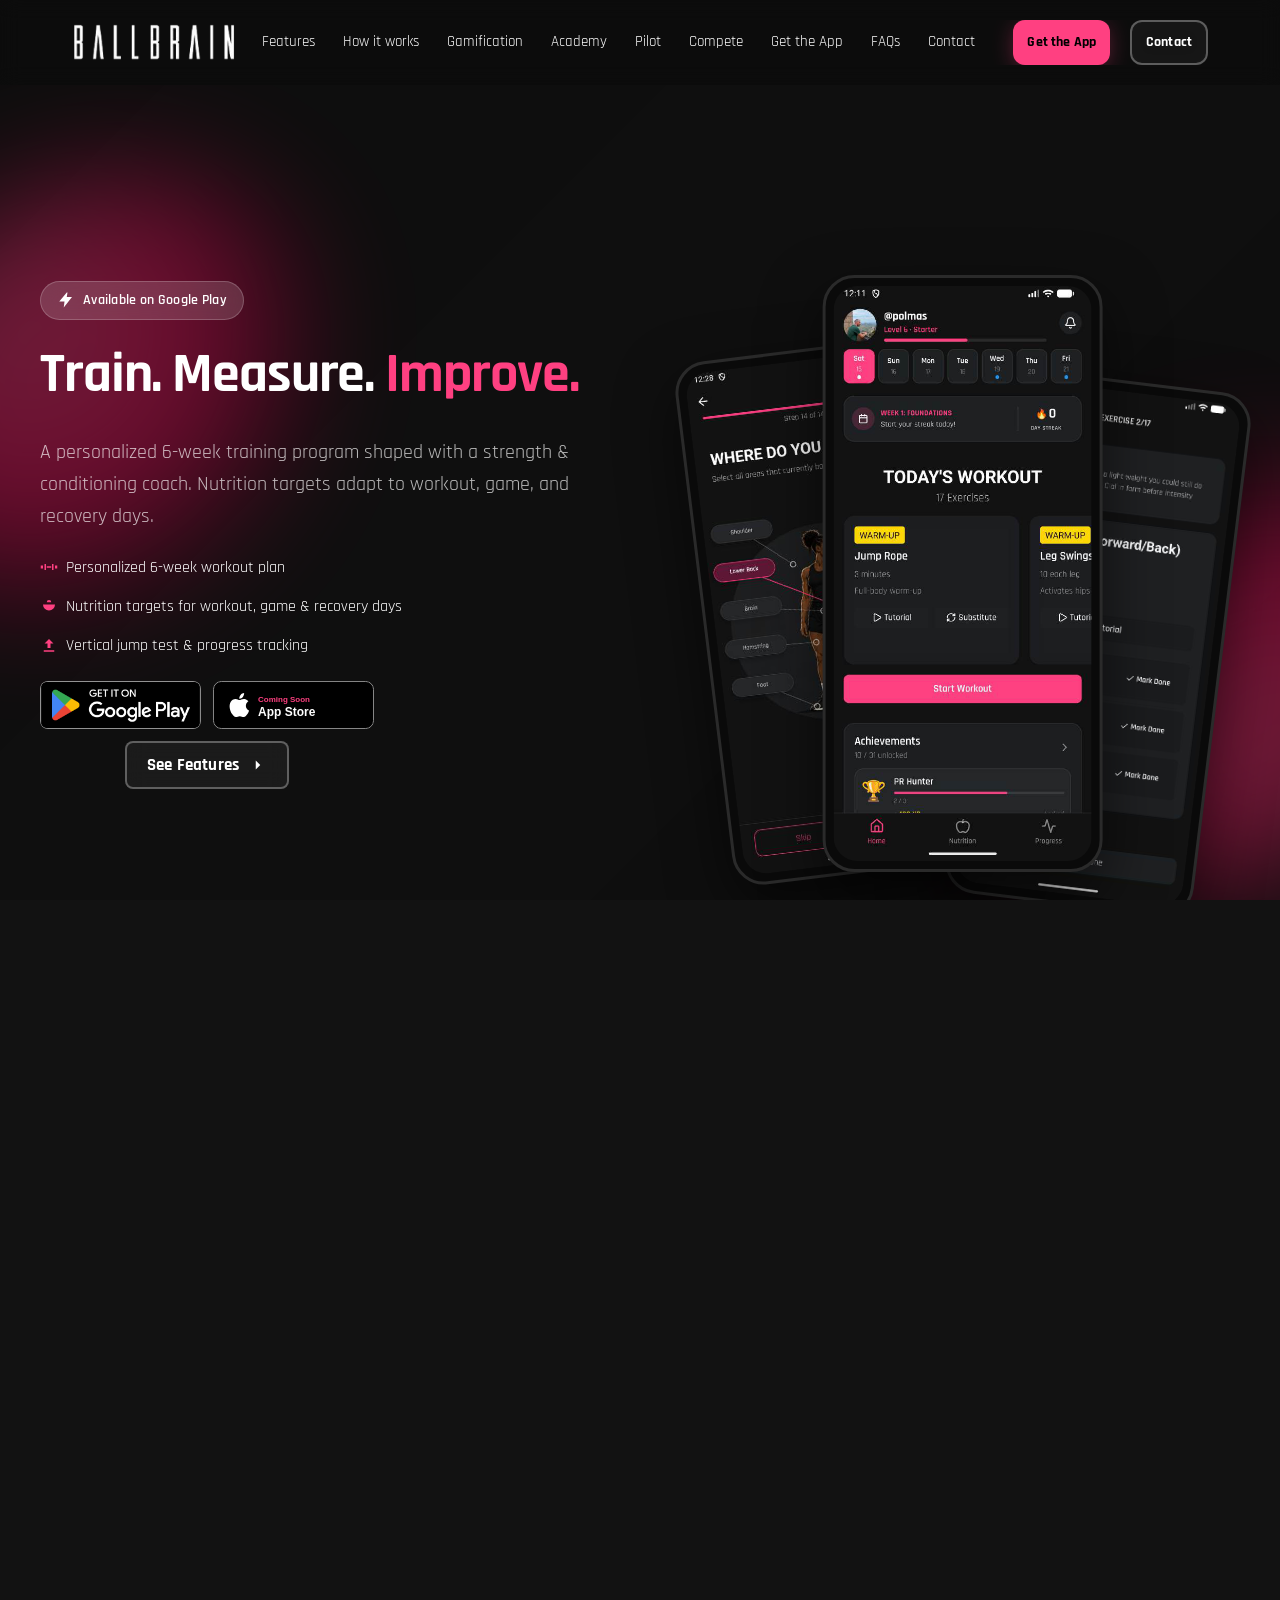
==== commit 4fa154eb: "Replace the waitlist with Google Play download and an iOS coming-soon badge. Co-authored-by: Cursor " ====
--- a/index.html
+++ b/index.html
@@ -23,7 +23,6 @@
   <link rel="icon" type="image/png" href="media/favicon.png" />
   <link rel="apple-touch-icon" href="media/apple-touch-icon.png" />
   <link rel="stylesheet" href="styles.css" />
-  <script src="https://www.google.com/recaptcha/api.js" async defer></script>
   
   <!-- Hotjar Tracking Code for BallBrain Landing -->
   <script>
@@ -99,12 +98,12 @@
         <a href="#academy">Academy</a>
         <a href="#pilot">Pilot</a>
         <a href="#social">Compete</a>
-        <a href="#download">Join Waitlist</a>
+        <a href="#download">Get the App</a>
         <a href="#faqs">FAQs</a>
         <a href="#contact">Contact</a>
       </nav>
       <div class="row gap-8">
-        <a class="btn solid hide-sm" href="#download">Join Waitlist</a>
+        <a class="btn solid hide-sm" href="#download">Get the App</a>
         <a class="btn outline hide-sm" href="#contact">Contact</a>
         <button class="mobile-menu-btn" id="mobileMenuBtn" aria-label="Toggle mobile menu">
           <span class="hamburger"></span>
@@ -130,7 +129,7 @@
         <a href="#academy">ACADEMY</a>
         <a href="#pilot">PILOT</a>
         <a href="#social">COMPETE</a>
-        <a href="#download">JOIN WAITLIST</a>
+        <a href="#download">GET THE APP</a>
         <a href="#faqs">FAQS</a>
         <a href="#contact">CONTACT</a>
       </div>
@@ -153,7 +152,7 @@
       <div class="hero-layout">
         <div class="hero-copy">
           <div class="stack-32">
-            <span class="badge"><span class="icon"><svg><use href="#icon-zap"/></svg></span> Closed Android beta · Nairobi</span>
+            <span class="badge"><span class="icon"><svg><use href="#icon-zap"/></svg></span> Available on Google Play</span>
             <h1>Train. Measure. <span class="pink">Improve.</span></h1>
             <p class="hero-subtitle">A personalized 6-week training program shaped with a strength &amp; conditioning coach. Nutrition targets adapt to workout, game, and recovery days.</p>
 
@@ -172,8 +171,15 @@
               </div>
             </div>
 
-            <div class="row gap-20 wrap">
-              <a class="btn solid" href="#download">Join Waitlist</a>
+            <div class="hero-cta">
+              <div class="store-badges">
+                <a class="store-badge" href="https://play.google.com/store/apps/details?id=com.ballbrain.app" target="_blank" rel="noopener noreferrer" aria-label="Get it on Google Play">
+                  <img src="media/google-play-badge.png" alt="Get it on Google Play" />
+                </a>
+                <span class="store-badge store-badge-soon">
+                  <img src="media/app-store-coming-soon.svg" alt="Coming soon on the App Store" />
+                </span>
+              </div>
               <a class="btn outline" href="#features">See Features <span class="icon"><svg><use href="#icon-chevron"/></svg></span></a>
             </div>
           </div>
@@ -557,65 +563,29 @@
         </div>
       </div>
 
-      <div class="waitlist-counter">
-        <div class="waitlist-stat">
-          <div class="waitlist-number" data-target="247">0</div>
-          <div class="waitlist-label">Athletes on the waitlist</div>
-        </div>
-      </div>
-
       <div class="community-cta">
-        <a class="btn solid community-btn" href="#download">Join the Waitlist</a>
-      </div>
-    </div>
-  </section>
-
-  <!-- WAITING LIST -->
-  <section id="download" class="section waiting-list-section">
+        <a class="btn solid community-btn" href="#download">Get the App</a>
+      </div>
+    </div>
+  </section>
+
+  <!-- DOWNLOAD -->
+  <section id="download" class="section download-section">
     <div class="orb orb-f"></div>
     <div class="container">
       <div class="section-head">
-        <p class="kicker">Join the Waitlist</p>
-        <h2>Be among the first to experience BallBrain</h2>
-        <p class="muted">Get notified when the app launches and secure your spot for personalized basketball training.</p>
-      </div>
-
-      <div class="waiting-list-container">
-        <div class="waiting-list-card">
-          <form id="waitingListForm" class="waiting-list-form" action="https://formspree.io/f/movpqovl" method="POST">
-            <input type="hidden" name="_subject" value="New BallBrain Waitlist Signup" />
-            <input class="input" type="text" name="name" required placeholder="Your name" />
-            <input class="input" type="email" name="email" required placeholder="Your email address" />
-            <input class="input" type="text" name="position" placeholder="Your position (e.g., Point Guard)" />
-            <div class="g-recaptcha" data-sitekey="6Lf4m_crAAAAACti9ItVr4owvM_BcHo3J27A98Qp"></div>
-            <button class="btn solid" type="submit">Join the Waitlist</button>
-            <p class="tiny muted">We'll notify you as soon as BallBrain is ready. No spam, just updates!</p>
-          </form>
-
-          <div class="waiting-list-benefits">
-            <div class="benefit-item">
-              <span class="icon pink"><svg><use href="#icon-zap"/></svg></span>
-              <div>
-                <h4>Early Access</h4>
-                <p>Be among the first to try BallBrain</p>
-              </div>
-            </div>
-            <div class="benefit-item">
-              <span class="icon pink"><svg><use href="#icon-star"/></svg></span>
-              <div>
-                <h4>Exclusive Updates</h4>
-                <p>Get the latest features and training tips</p>
-              </div>
-            </div>
-            <div class="benefit-item">
-              <span class="icon pink"><svg><use href="#icon-crown"/></svg></span>
-              <div>
-                <h4>Special Perks</h4>
-                <p>Receive launch day bonuses and rewards</p>
-              </div>
-            </div>
-          </div>
-        </div>
+        <p class="kicker">Get the App</p>
+        <h2>Download BallBrain</h2>
+        <p class="muted">Available now on Google Play. The iOS app is coming soon.</p>
+      </div>
+
+      <div class="store-badges store-badges-lg">
+        <a class="store-badge" href="https://play.google.com/store/apps/details?id=com.ballbrain.app" target="_blank" rel="noopener noreferrer" aria-label="Get it on Google Play">
+          <img src="media/google-play-badge.png" alt="Get it on Google Play" />
+        </a>
+        <span class="store-badge store-badge-soon">
+          <img src="media/app-store-coming-soon.svg" alt="Coming soon on the App Store" />
+        </span>
       </div>
     </div>
   </section>
@@ -747,8 +717,13 @@
         </div>
 
         <div class="faq-item">
+          <h3>Where can I download BallBrain?</h3>
+          <p>BallBrain is available now on Google Play. The iOS app is coming soon.</p>
+        </div>
+
+        <div class="faq-item">
           <h3>How much does BallBrain cost?</h3>
-          <p>BallBrain is currently in closed Android beta and we are not charging while we focus on product-market fit. Join the waitlist to get access as we open up.</p>
+          <p>BallBrain is free to download on Google Play. You get a 7-day trial and the first 3 workouts. BallBrain Premium is optional and arranged outside the app — currently KES 500 for 30 days.</p>
         </div>
       </div>
     </div>
@@ -768,7 +743,7 @@
           <a href="#academy">Academy</a>
           <a href="#pilot">Pilot</a>
           <a href="#social">Compete</a>
-          <a href="#download">Join Waitlist</a>
+          <a href="#download">Get the App</a>
           <a href="#faqs">FAQs</a>
           <a href="#contact">Contact</a>
         </nav>
--- a/styles.css
+++ b/styles.css
@@ -209,12 +209,6 @@
 .feature-content h4{font-size:1.1rem;font-weight:700;margin:0 0 6px;color:#fff}
 .feature-content p{margin:0;color:var(--muted);font-size:0.9rem;line-height:1.45}
 
-/* Waitlist Counter */
-.waitlist-counter{display:flex;justify-content:center;align-items:center;margin:0 0 28px;padding:28px 0;border-top:1px solid var(--brd);border-bottom:1px solid var(--brd)}
-.waitlist-stat{text-align:center}
-.waitlist-number{font-size:3.25rem;font-weight:800;color:var(--pink);margin:0 0 8px;line-height:1;transition:all 0.3s ease}
-.waitlist-label{font-size:0.95rem;color:var(--muted);text-transform:uppercase;letter-spacing:1px}
-
 .community-cta{margin:0;text-align:center}
 .community-btn{padding:16px 32px;font-size:1.05rem;font-weight:700;background:var(--pink);color:#000;border:none;border-radius:12px;transition:all 0.3s ease;box-shadow:0 8px 20px rgba(255,64,129,0.3)}
 .community-btn:hover{transform:translateY(-3px);box-shadow:0 12px 30px rgba(255,64,129,0.4);background:var(--pinkDeep)}
@@ -229,41 +223,32 @@
 .faq-item h3{font-size:1.2rem;font-weight:700;margin:0 0 12px;color:#fff}
 .faq-item p{font-size:0.95rem;color:var(--muted);line-height:1.6;margin:0}
 
-/* Waiting List Section */
-.waiting-list-container{max-width:800px;margin:0 auto}
-.waiting-list-card{background:var(--card);border:1px solid var(--brd);border-radius:24px;padding:32px;display:grid;grid-template-columns:1fr;gap:32px}
-@media(min-width:768px){.waiting-list-card{grid-template-columns:1.2fr 1fr;padding:40px;gap:40px}}
-
-.waiting-list-form{display:flex;flex-direction:column;gap:16px}
-.waiting-list-form .input{height:52px;padding:14px 18px;border:1px solid var(--brd);border-radius:12px;background:rgba(0,0,0,.4);color:#fff;font-size:1rem;font-family:inherit;transition:all 0.3s ease}
-.waiting-list-form .input:focus{outline:none;border-color:var(--pink);box-shadow:0 0 0 3px rgba(255,64,129,0.1)}
-.waiting-list-form button{text-align:center;justify-content:center}
-.waiting-list-form .g-recaptcha{display:flex;justify-content:center;margin:8px 0}
-.waiting-list-form .g-recaptcha > div{transform:scale(0.9);transform-origin:top left}
-@media(max-width:767px){
-  .waiting-list-form .g-recaptcha > div{transform:scale(0.85)}
-}
-
-.waiting-list-benefits{display:flex;flex-direction:column;gap:24px}
-.benefit-item{display:flex;align-items:flex-start;gap:16px}
-.benefit-item .icon{width:40px;height:40px;flex-shrink:0;display:flex;align-items:center;justify-content:center;background:rgba(255,64,129,0.15);border-radius:12px}
-.benefit-item .icon svg{width:20px;height:20px;fill:var(--pink)}
-.benefit-item h4{font-size:1.1rem;font-weight:700;margin:0 0 4px;color:#fff}
-.benefit-item p{font-size:0.9rem;color:var(--muted);margin:0;line-height:1.5}
-
-@media(max-width:767px){
-  .waiting-list-card{padding:32px;gap:32px}
-  .waiting-list-form .input{height:48px;padding:12px 16px;font-size:0.95rem}
+/* Store badges */
+.hero-cta{display:flex;flex-direction:column;align-items:center;width:fit-content;gap:12px}
+.store-badges{display:flex;flex-wrap:wrap;align-items:center;gap:12px}
+.store-badges-lg{justify-content:center;margin-top:8px}
+.store-badge{display:block;height:40px;line-height:0;transition:transform .25s ease}
+.store-badge img{height:40px;width:auto;max-width:none;border-radius:8px;display:block}
+a.store-badge:hover{transform:translateY(-3px)}
+a.store-badge:focus-visible{outline:2px solid var(--pink);outline-offset:3px;border-radius:8px}
+.store-badge-soon{cursor:default;user-select:none}
+.hero-cta .btn.outline{height:40px;padding:0 16px !important;font-size:.95rem !important;border-radius:8px;box-sizing:border-box}
+@media(min-width:480px){
+  .store-badge,.store-badge img,.hero-cta .btn.outline{height:44px}
+  .hero-cta .btn.outline{padding:0 18px !important;font-size:1rem !important}
+}
+@media(min-width:768px){
+  .store-badge,.store-badge img,.hero-cta .btn.outline{height:48px}
+  .store-badges-lg .store-badge,.store-badges-lg .store-badge img{height:56px}
+  .hero-cta .btn.outline{padding:0 20px !important;font-size:1.05rem !important}
 }
 
 /* Mobile responsive community */
 @media(max-width:767px){
   .community-grid{gap:12px;margin-bottom:24px}
   .community-feature-card{padding:18px;gap:14px}
-  .waitlist-counter{padding:24px 0;margin:0 0 24px}
-  .waitlist-number{font-size:2.75rem}
-  .waitlist-label{font-size:0.85rem}
   .community-cta{margin:0}
+  .store-badge,.store-badge img,.hero-cta .btn.outline{height:40px}
 }
 
 /* Gamification badge showcase */
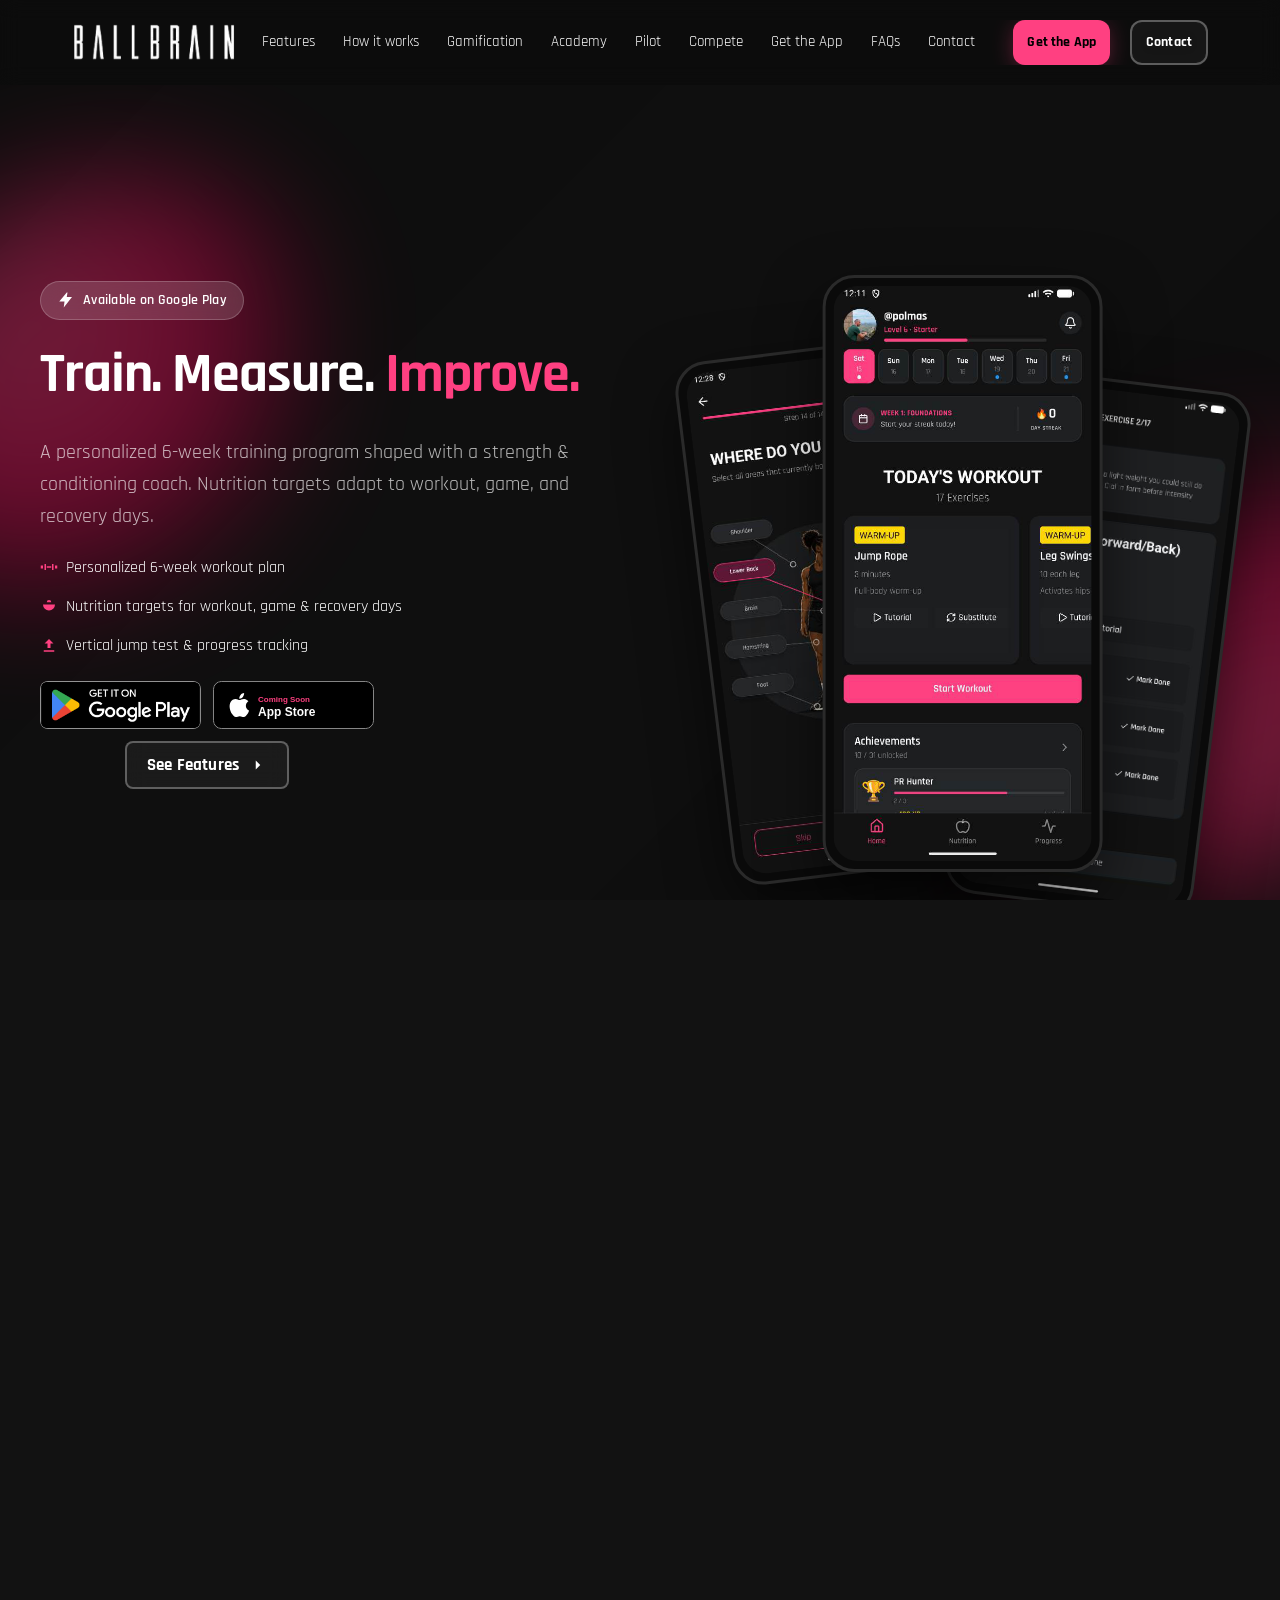
==== commit 34973b03: "Add a /contact support page and publish the November privacy and terms update. Co-authored-by: Curso" ====
--- a/index.html
+++ b/index.html
@@ -100,11 +100,11 @@
         <a href="#social">Compete</a>
         <a href="#download">Get the App</a>
         <a href="#faqs">FAQs</a>
-        <a href="#contact">Contact</a>
+        <a href="/contact">Contact</a>
       </nav>
       <div class="row gap-8">
         <a class="btn solid hide-sm" href="#download">Get the App</a>
-        <a class="btn outline hide-sm" href="#contact">Contact</a>
+        <a class="btn outline hide-sm" href="/contact">Contact</a>
         <button class="mobile-menu-btn" id="mobileMenuBtn" aria-label="Toggle mobile menu">
           <span class="hamburger"></span>
           <span class="hamburger"></span>
@@ -131,7 +131,7 @@
         <a href="#social">COMPETE</a>
         <a href="#download">GET THE APP</a>
         <a href="#faqs">FAQS</a>
-        <a href="#contact">CONTACT</a>
+        <a href="/contact">CONTACT</a>
       </div>
     </div>
   </header>
@@ -594,7 +594,7 @@
   <section id="contact" class="section contact-section">
     <div class="container">
       <div class="section-head">
-        <h2>Get in Touch</h2>
+        <h2>We are on Instagram</h2>
         <p class="muted small">Follow us on Instagram for daily updates, tips, and behind-the-scenes content.</p>
       </div>
       
@@ -723,7 +723,7 @@
 
         <div class="faq-item">
           <h3>How much does BallBrain cost?</h3>
-          <p>BallBrain is free to download on Google Play. You get a 7-day trial and the first 3 workouts. BallBrain Premium is optional and arranged outside the app — currently KES 500 for 30 days.</p>
+          <p>BallBrain is free to download. The app includes Basic access. Full access to the rest of the training plan, exercise swaps, the nutrition plan, and the coach is included for players whose team already has BallBrain access.</p>
         </div>
       </div>
     </div>
@@ -745,7 +745,7 @@
           <a href="#social">Compete</a>
           <a href="#download">Get the App</a>
           <a href="#faqs">FAQs</a>
-          <a href="#contact">Contact</a>
+          <a href="/contact">Contact</a>
         </nav>
       </div>
       <div class="footer-copyright">
--- a/styles.css
+++ b/styles.css
@@ -708,4 +708,25 @@
 }
 @media(min-width:1024px){
   .pilot-content .grid-4{grid-template-columns:repeat(4,1fr);gap:20px}
-}+}
+
+.support-page{padding:56px 0 80px}
+.support-page .section-head{margin-bottom:32px}
+.support-page h1{font-size:clamp(36px,5vw,56px)}
+.support-grid{display:grid;grid-template-columns:1fr;gap:16px}
+.support-card-follow{margin-top:16px}
+@media(min-width:768px){.support-card-follow{margin-top:24px}}
+@media(min-width:768px){.support-grid{grid-template-columns:1.15fr .85fr;gap:24px}}
+.support-card h2{font-size:clamp(22px,3vw,28px);margin-bottom:8px}
+.support-card p,.support-card li{color:var(--muted);line-height:1.65}
+.support-card ul{margin:12px 0 0;padding-left:18px}
+.support-card li+li{margin-top:8px}
+.support-card .btn{margin-top:20px}
+.support-email{display:inline-block;margin-top:12px;color:var(--pink);font-size:clamp(1.25rem,2vw,1.6rem);font-weight:700}
+.support-email:hover{color:var(--pinkDeep)}
+.support-card a:not(.btn):not(.support-email){color:var(--pink);font-weight:600}
+.support-card a:not(.btn):not(.support-email):hover{color:var(--pinkDeep)}
+.support-links{display:flex;flex-wrap:wrap;gap:12px 24px;margin-top:28px}
+.support-links a{color:var(--pink);font-weight:600}
+.support-links a:hover{color:var(--pinkDeep)}
+.support-address{margin-top:28px}
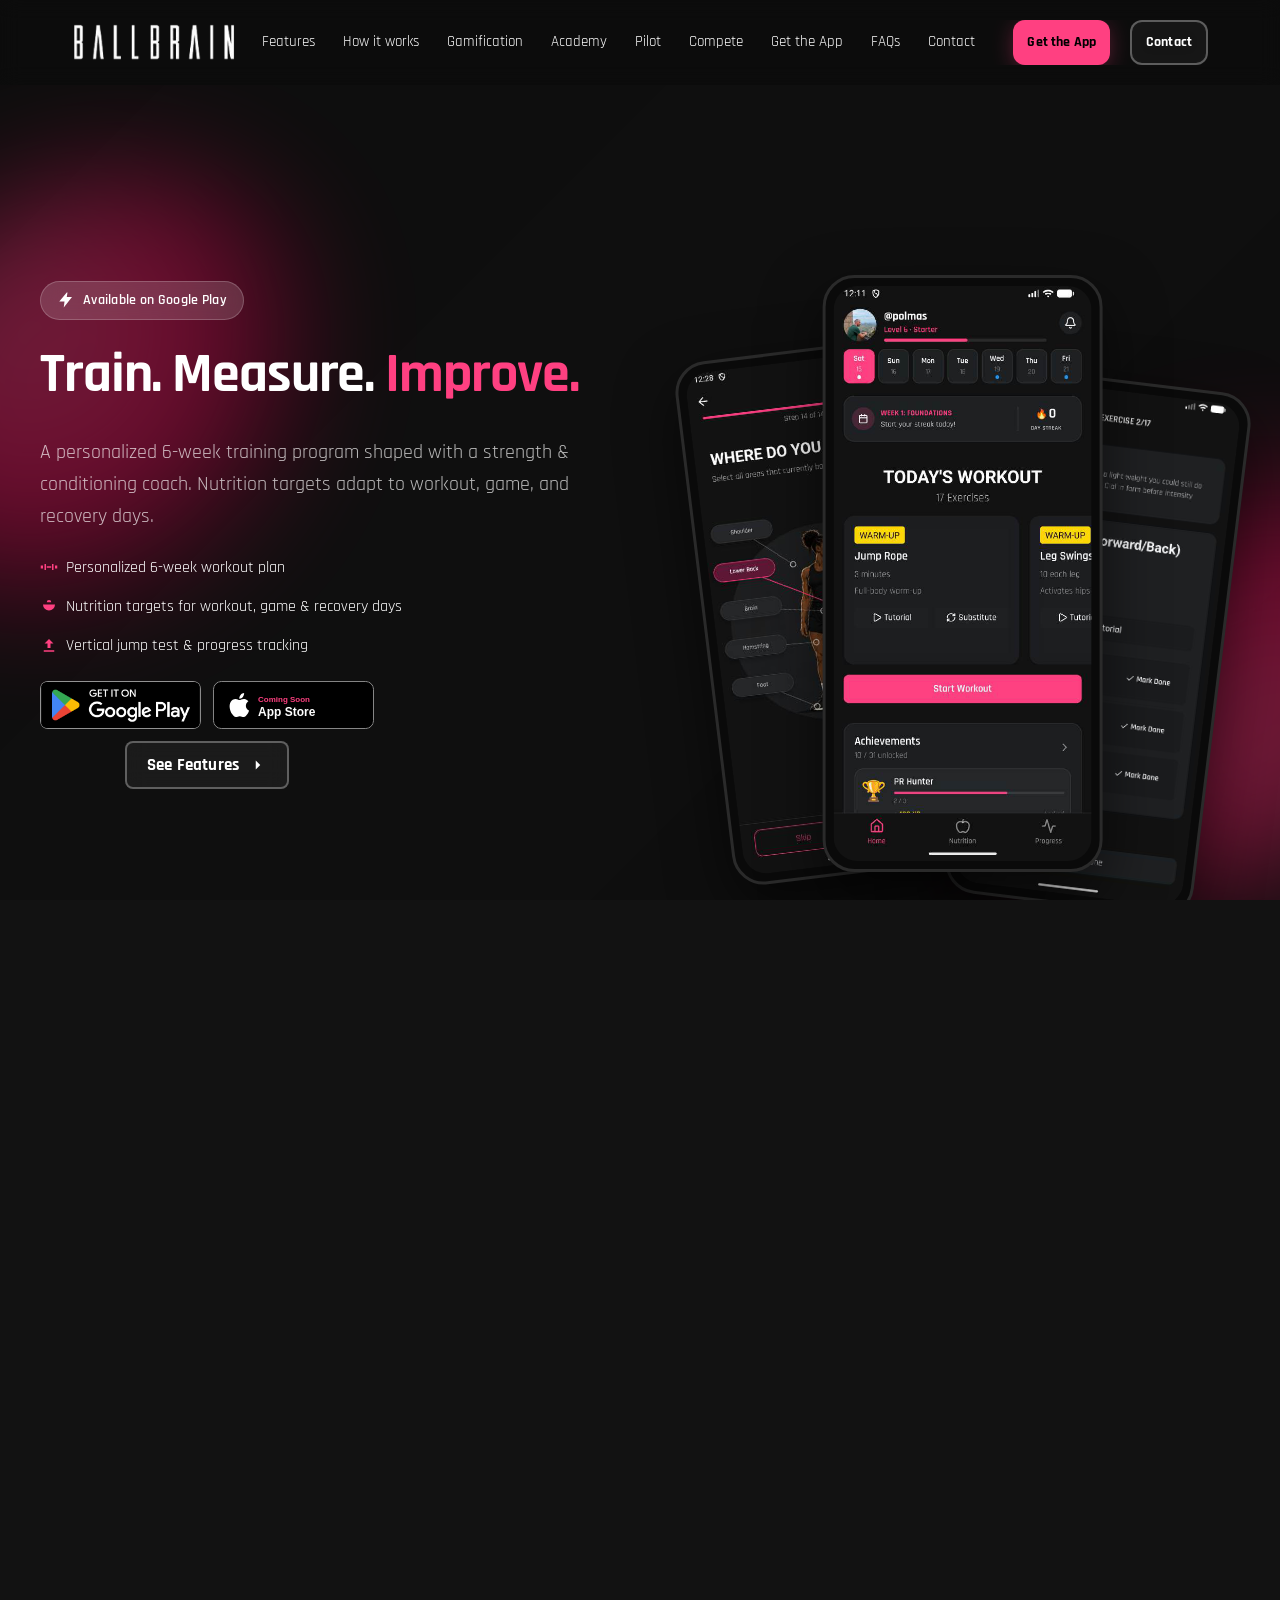
==== commit bab3cd26: "Update the FAQs to match the iOS app. Co-authored-by: Cursor <cursoragent@cursor.com>" ====
--- a/index.html
+++ b/index.html
@@ -678,52 +678,57 @@
       <div class="faqs-grid">
         <div class="faq-item">
           <h3>What is BallBrain?</h3>
-          <p>BallBrain is a personalized athlete development app for basketball. It combines structured 6-week training programs, nutrition targets, vertical jump testing, and progress tracking in one place.</p>
+          <p>BallBrain is a basketball training app. It builds a 6-week gym plan from your position, goals, schedule, equipment, and pain areas, and it includes nutrition targets, a camera jump estimate, and progress tracking.</p>
         </div>
 
         <div class="faq-item">
           <h3>How are the plans personalized?</h3>
-          <p>BallBrain builds a 6-week program around your profile — position, goals, injuries, equipment, and competitive cycle. A strength &amp; conditioning coach refines the methodology behind the plans, so training reflects real athlete-development principles rather than a generic template.</p>
+          <p>The plan uses your position, goals, how often you play and train, the equipment you have, and any areas that hurt. A heavier basketball week is programmed differently from a lighter one. Plans are training guidance, not medical advice.</p>
         </div>
 
         <div class="faq-item">
           <h3>How long are the workouts?</h3>
-          <p>Each session is designed to be 45 minutes, including warm-up and cool-down. Plans also adapt for pre-season, in-season, and off-season.</p>
+          <p>Each gym session is a warm-up, the main work, and a cool-down, and it is designed to take about 45 minutes. Rest days are recovery.</p>
         </div>
 
         <div class="faq-item">
           <h3>Do you provide meal plans?</h3>
-          <p>Not custom meal plans. BallBrain gives nutrition targets based on the type of day you have — workout day, game day, or recovery day — so you know what to aim for without a full menu.</p>
+          <p>BallBrain gives calorie and macro targets for workout, game, and recovery days. Those targets are estimates, not a medical diet.</p>
         </div>
 
         <div class="faq-item">
           <h3>How do XP, levels, and leaderboards work?</h3>
-          <p>You earn XP by completing sessions, tests, and achievements. XP levels you up and ranks you on the training leaderboard. There is a separate vertical jump leaderboard for bounce. Rest days in your plan do not break your streak.</p>
+          <p>You earn XP for finished workouts, recovery days, jump tests, and achievements. XP levels you up from Rookie and ranks you on the leaderboards. Rest days do not break a streak. Missing a scheduled gym day does. Athletes under 18 appear on a leaderboard only if a parent opts in.</p>
         </div>
 
         <div class="faq-item">
           <h3>What is the vertical jump test?</h3>
-          <p>It is an in-app test that measures your bounce and adds it to your athlete profile. You can track improvement over time and compete on the vertical jump leaderboard.</p>
+          <p>It estimates your jump with the phone camera and the height on your profile. Results are estimates, not a certified measurement. You can track them on your profile. Leaderboards rank XP.</p>
         </div>
 
         <div class="faq-item">
           <h3>What equipment do I need?</h3>
-          <p>Most workouts can be done at home or in a gym. During onboarding you tell us what equipment you have, and the plan adapts — including substitutions when something is not available.</p>
-        </div>
-
-        <div class="faq-item">
-          <h3>What is BallBrain Academy?</h3>
-          <p>Academy is coming soon. It will be a learning layer for basketball skills and game situations — shooting and finishing, rebounding, ball handling, and pick situations — so athletes understand the game, not only complete workouts.</p>
+          <p>During signup you choose the equipment you have. The plan is built for that, at home or in a gym.</p>
         </div>
 
         <div class="faq-item">
           <h3>Where can I download BallBrain?</h3>
-          <p>BallBrain is available now on Google Play. The iOS app is coming soon.</p>
+          <p>BallBrain is on the App Store and Google Play.</p>
         </div>
 
         <div class="faq-item">
           <h3>How much does BallBrain cost?</h3>
-          <p>BallBrain is free to download. The app includes Basic access. Full access to the rest of the training plan, exercise swaps, the nutrition plan, and the coach is included for players whose team already has BallBrain access.</p>
+          <p>BallBrain is free to download. It includes your training plan, nutrition targets, exercise tutorials, the jump estimate, and progress tracking.</p>
+        </div>
+
+        <div class="faq-item">
+          <h3>Who can create an account?</h3>
+          <p>You must be at least 13. If you are under 18, a parent or guardian has to accept by email before the account is unlocked.</p>
+        </div>
+
+        <div class="faq-item">
+          <h3>How do I delete my account?</h3>
+          <p>In the app, open Profile, then Settings. Under Account, choose Delete Account. If you cannot sign in, use the <a href="delete-account.html">account deletion page</a> or email <a href="mailto:hello@ballbrain.app">hello@ballbrain.app</a>.</p>
         </div>
       </div>
     </div>
--- a/styles.css
+++ b/styles.css
@@ -222,6 +222,8 @@
 .faq-item:hover{border-color:var(--pink);transform:translateY(-4px);box-shadow:0 10px 30px rgba(255,64,129,0.15)}
 .faq-item h3{font-size:1.2rem;font-weight:700;margin:0 0 12px;color:#fff}
 .faq-item p{font-size:0.95rem;color:var(--muted);line-height:1.6;margin:0}
+.faq-item a{color:var(--pink);font-weight:600}
+.faq-item a:hover{color:var(--pinkDeep)}
 
 /* Store badges */
 .hero-cta{display:flex;flex-direction:column;align-items:center;width:fit-content;gap:12px}
